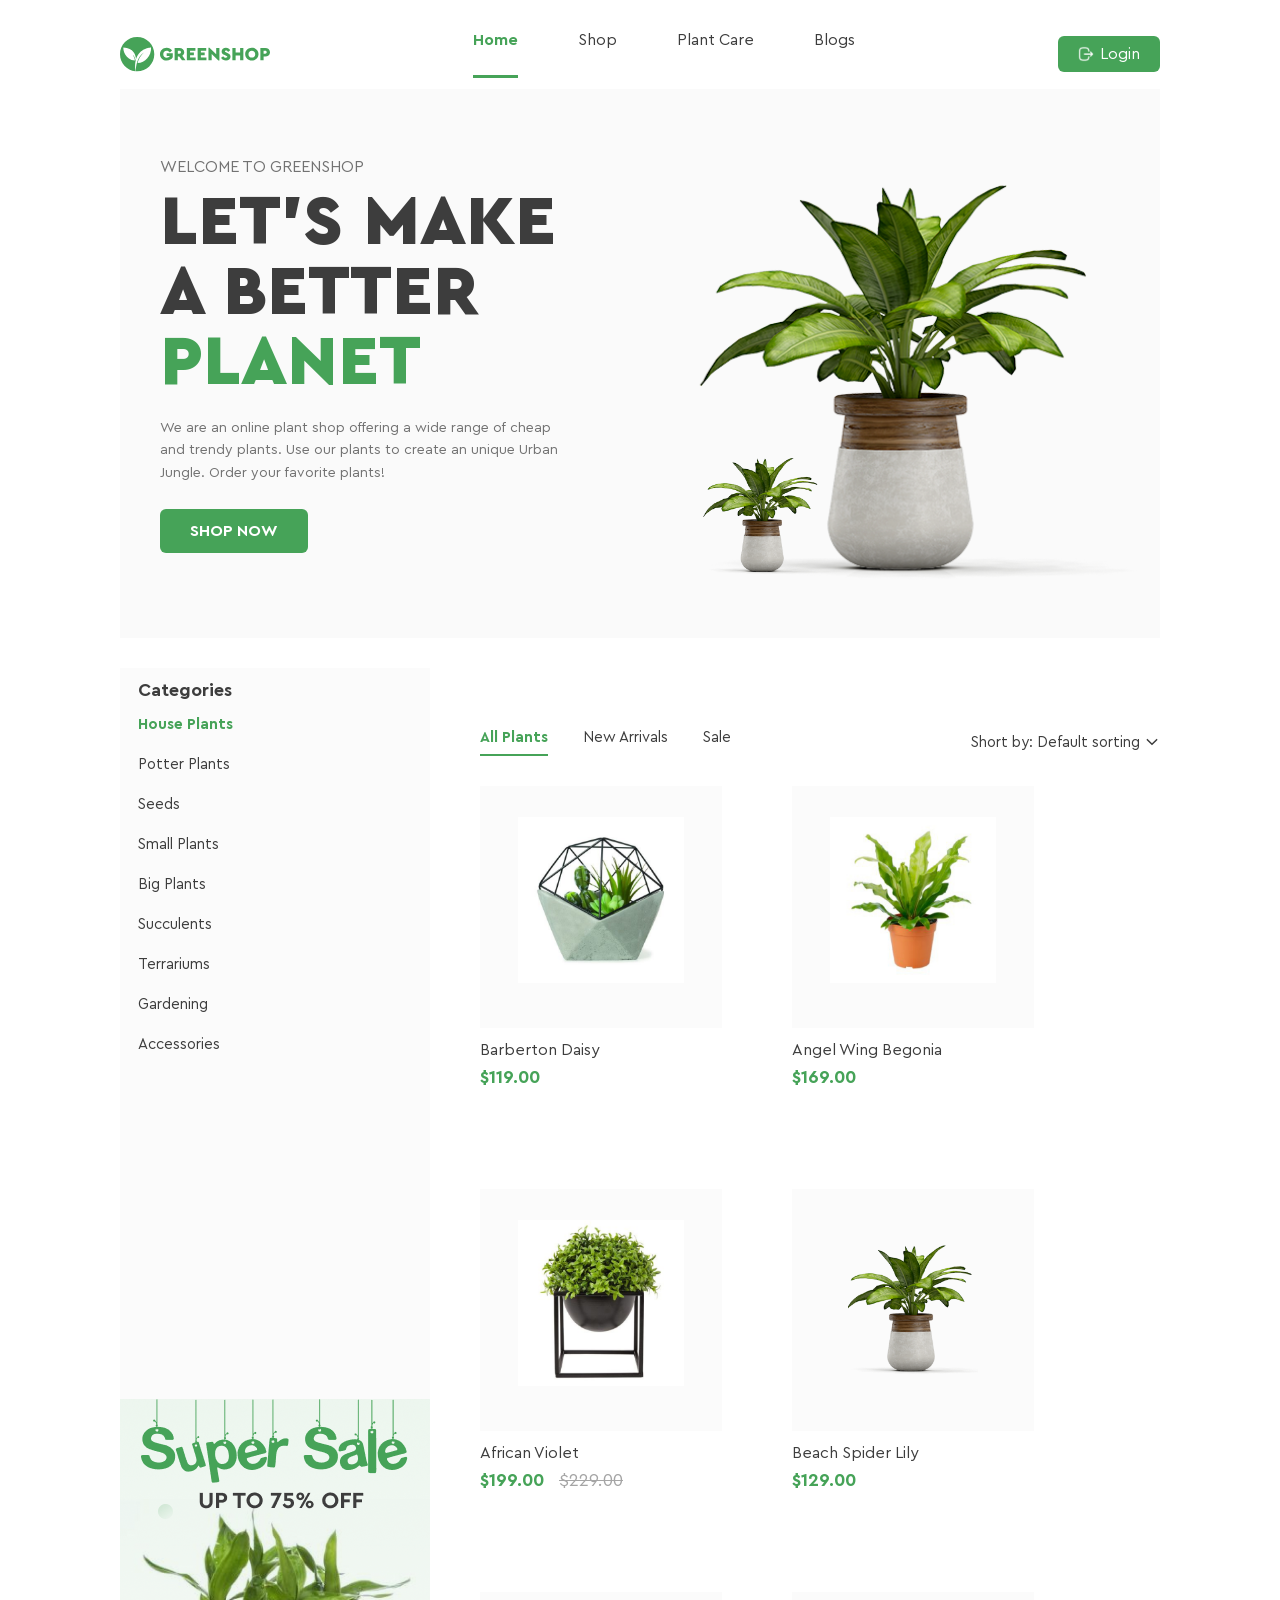
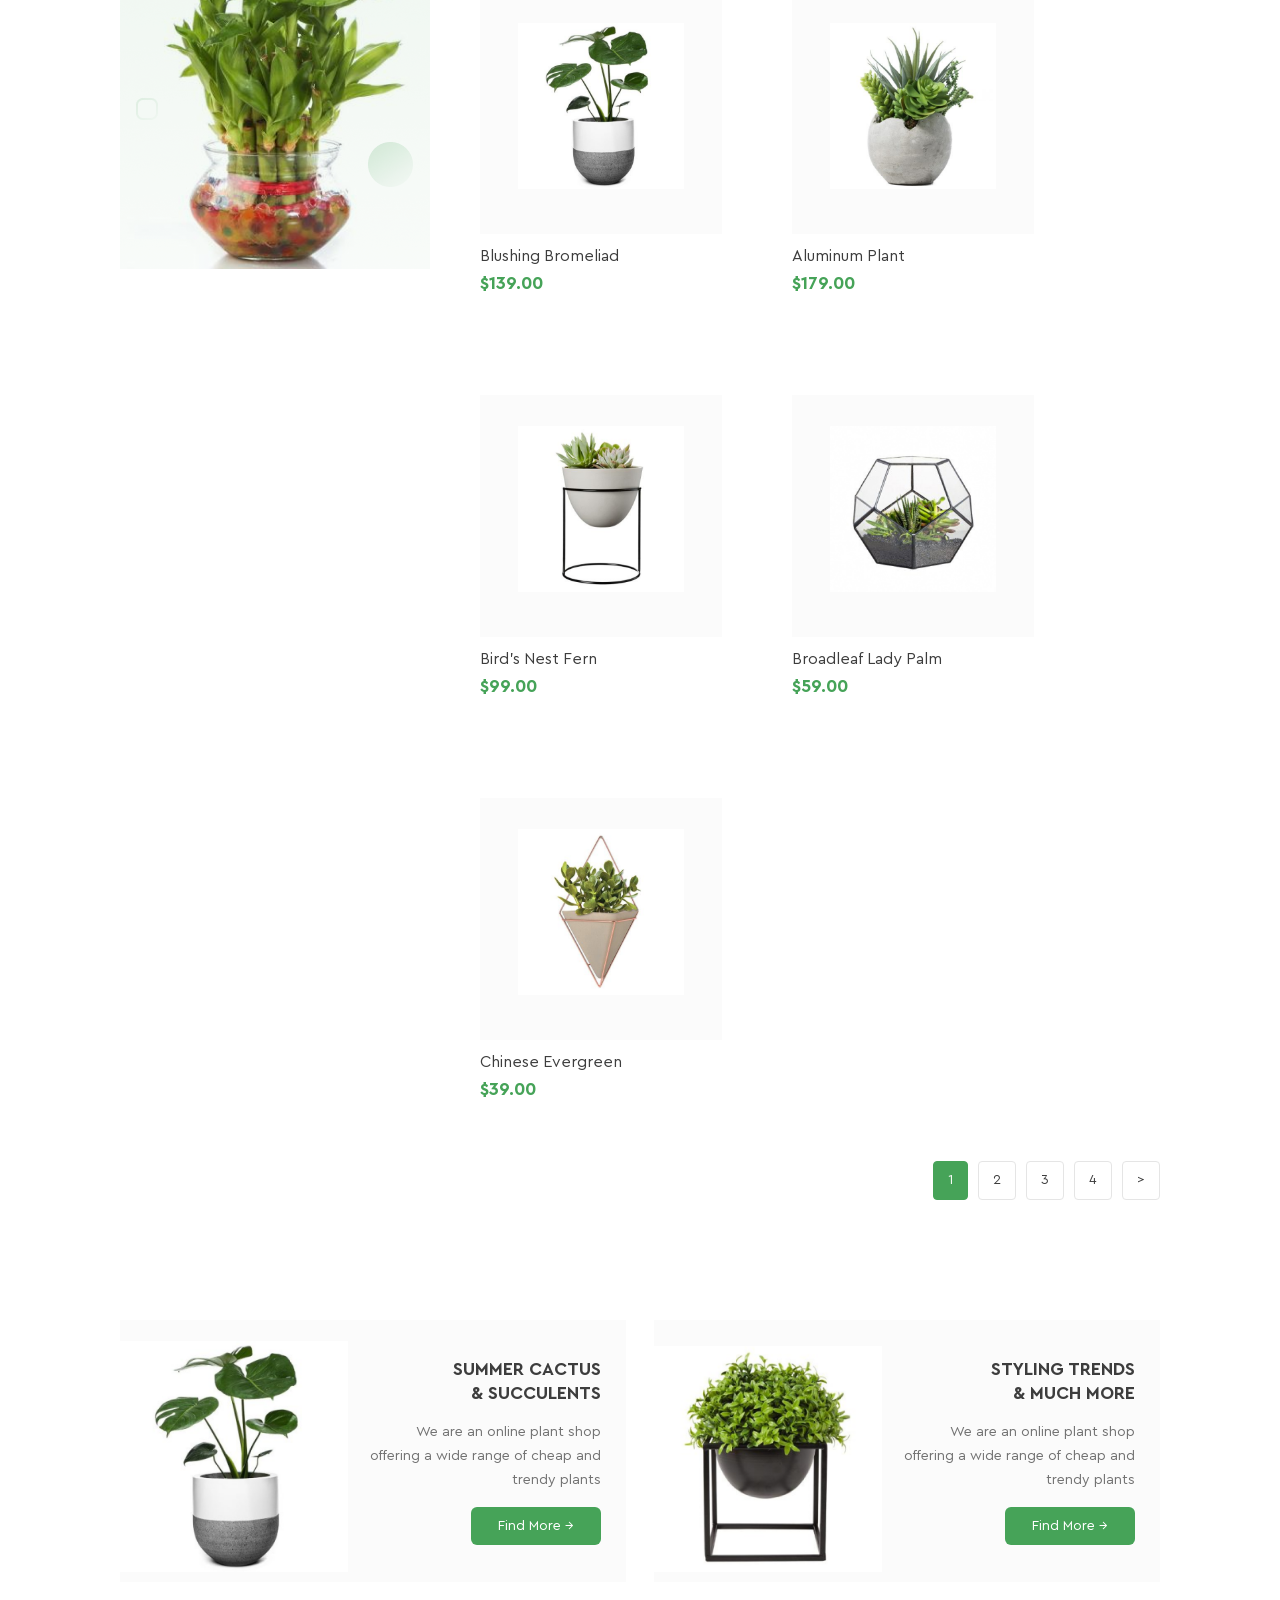
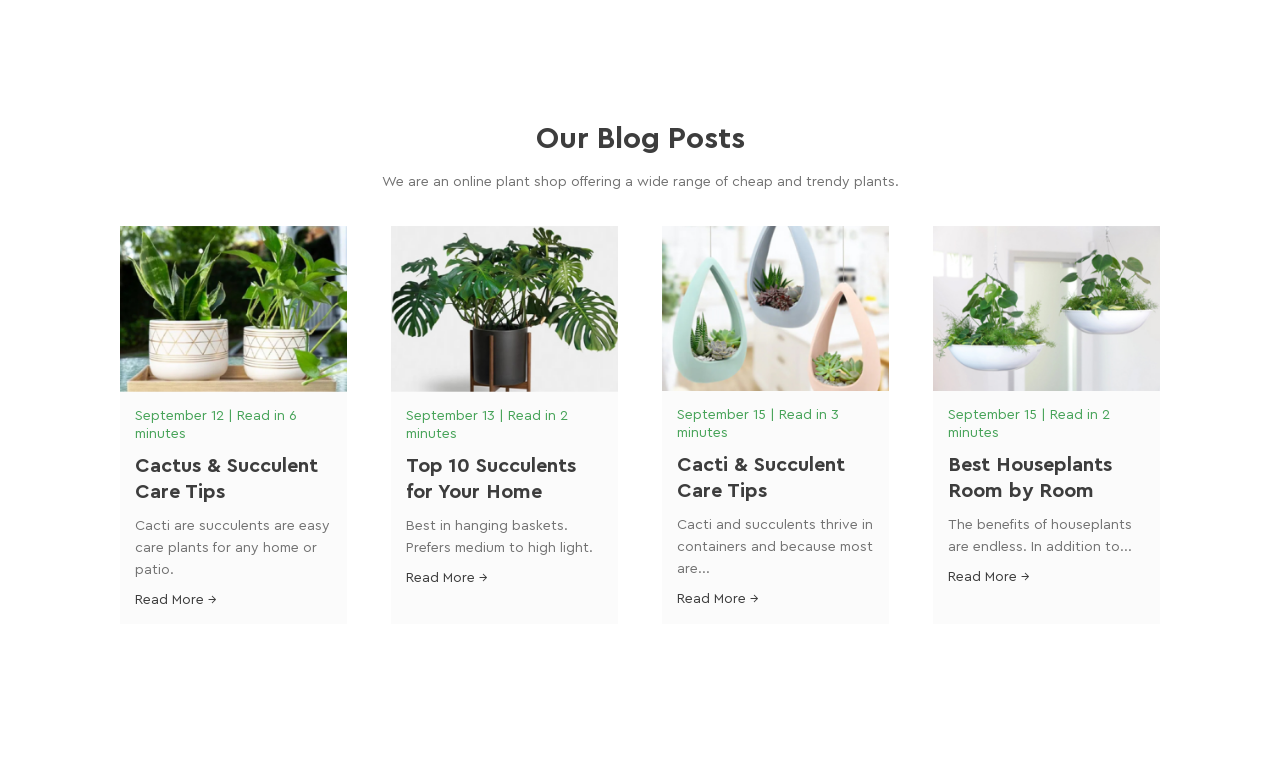
==== index.html @ 7b4923c2 "add dropdown menu homework" ====
<!DOCTYPE html>
<html lang="uk">
<head>
    <meta charset="UTF-8">
    <meta name="viewport" content="width=device-width, initial-scale=1.0">

    <title>GreenShop — Головна</title>


    <link rel="stylesheet" href="styles/style.css">
</head>

<body>

<div class="container">

    <header class="header">
        <div class="header-inner">

            <a href="index.html" class="logo">

    <svg width="150" height="35" viewBox="0 0 150 35" fill="none" xmlns="http://www.w3.org/2000/svg">

<path d="M17.15 0C7.67748 0 0 7.67746 0 17.15C0 26.0201 6.73548 33.3175 15.3711 34.207C14.8496 29.9134 15.0436 26.4001 15.7067 23.5135C15.3347 21.7225 14.4898 19.0703 12.5734 17.1864C12.5734 17.1864 13.8348 19.0784 14.5181 21.6214C14.5181 21.6255 14.5221 21.6295 14.5221 21.6335C14.5949 21.9044 14.6596 22.1793 14.7162 22.4623C14.7283 22.527 14.7404 22.5917 14.7526 22.6604C14.8051 22.9515 14.8536 23.2426 14.886 23.5418C5.19513 22.3532 3.12921 13.6569 3.35561 10.3781C13.665 10.9482 15.7754 17.8292 16.0827 22.0985C19.4585 11.0412 30.1843 10.4024 31.0697 10.3781C31.4538 18.8763 25.1509 25.5026 17.6149 26.0807C17.6635 25.8503 17.7201 25.6198 17.7767 25.3934C17.7928 25.3247 17.813 25.26 17.8333 25.1913C17.8777 25.0296 17.9222 24.8679 17.9748 24.7061C17.995 24.6374 18.0192 24.5646 18.0394 24.4959C18.096 24.318 18.1567 24.1442 18.2173 23.9663C18.2335 23.9259 18.2456 23.8854 18.2618 23.845C18.3386 23.6348 18.4195 23.4326 18.5003 23.2305C18.5084 23.2143 18.5125 23.1941 18.5205 23.1779C18.5205 23.1779 18.5205 23.1779 18.5246 23.1779C20.4571 18.5043 24.0229 15.4439 24.0229 15.4439C17.0247 19.4868 15.8441 29.9983 15.6582 34.2231C16.1514 34.2676 16.6446 34.2999 17.15 34.2999C26.6225 34.2999 34.3 26.6225 34.3 17.15C34.3 7.67746 26.6225 0 17.15 0Z" fill="#46A358"/>
<path d="M46.7037 10.7454C48.9718 10.7454 50.8235 11.7197 52.0242 13.4986L49.7764 15.4109C48.9718 14.287 47.9975 13.7048 46.6471 13.7048C44.5691 13.7048 43.2753 15.0713 43.2753 17.1534C43.2753 19.2719 44.6418 20.695 46.8372 20.695C48.0177 20.695 48.9556 20.2826 49.554 19.5912V19.0091H46.6673V16.2356H52.7762V20.133C52.194 21.1639 51.3693 21.9887 50.3019 22.6234C49.2346 23.242 48.0339 23.5614 46.7037 23.5614C42.9923 23.618 39.9237 20.7313 39.9763 17.1534C39.9197 13.5956 42.9923 10.6888 46.7037 10.7454Z" fill="#46A358"/>
<path d="M61.9576 23.3316L59.168 19.4908H57.8379V23.3316H54.6157V10.9684H59.4672C62.2204 10.9684 64.2459 12.6543 64.2459 15.2215C64.2459 16.7376 63.5141 17.995 62.2972 18.7429L65.5558 23.3316H61.9576ZM57.8338 16.681H59.4833C60.3809 16.681 60.963 16.0988 60.963 15.2215C60.963 14.3442 60.3809 13.7782 59.4833 13.7782H57.8338V16.681Z" fill="#46A358"/>
<path d="M66.8333 10.9684H75.4124V13.8712H70.0555V15.5773H73.876V18.2739H70.0555V20.4288H75.6388V23.3316H66.8333V10.9684Z" fill="#46A358"/>
<path d="M77.6441 10.9684H86.2231V13.8712H80.8663V15.5773H84.6868V18.2739H80.8663V20.4288H86.4495V23.3316H77.6441V10.9684Z" fill="#46A358"/>
<path d="M99.4192 10.9683V23.5579H98.3882L91.681 17.057V23.3315H88.4588V10.7419H89.4897L96.197 17.1499V10.9683H99.4192Z" fill="#46A358"/>
<path d="M103.264 19.135C103.996 20.1094 104.764 20.7279 106.017 20.7279C106.862 20.7279 107.291 20.4288 107.291 19.8264C107.291 19.2846 107.008 19.1148 106.033 18.6822L104.76 18.1203C102.718 17.2187 101.631 16.0584 101.631 14.3927C101.631 12.2014 103.43 10.7379 105.957 10.7379C107.998 10.7379 109.442 11.7123 110.19 13.2283L108.035 14.8778C107.436 13.9803 106.874 13.5679 105.993 13.5679C105.318 13.5679 104.889 13.8307 104.889 14.3563C104.889 14.8051 105.152 15.0517 105.957 15.367L107.38 15.9654C109.535 16.867 110.545 17.9505 110.545 19.6929C110.545 22.0904 108.576 23.5539 106.009 23.5539C103.782 23.5539 101.982 22.4866 101.081 20.7805L103.264 19.135Z" fill="#46A358"/>
<path d="M112.393 10.9684H115.615V15.4843H120.131V10.9684H123.353V23.3316H120.131V18.3871H115.615V23.3316H112.393V10.9684Z" fill="#46A358"/>
<path d="M131.843 10.7419C135.441 10.6651 138.607 13.6084 138.53 17.1499C138.603 20.7279 135.441 23.6145 131.843 23.5579C128.229 23.6145 125.116 20.7279 125.193 17.1499C125.116 13.6084 128.229 10.6692 131.843 10.7419ZM131.859 13.7014C129.874 13.7014 128.488 15.1083 128.488 17.1499C128.488 18.1809 128.807 19.0218 129.426 19.6606C130.044 20.2791 130.869 20.5985 131.859 20.5985C133.772 20.5985 135.231 19.2118 135.231 17.1499C135.235 15.1083 133.772 13.7014 131.859 13.7014Z" fill="#46A358"/>
<path d="M140.374 10.9684H145.226C147.979 10.9684 150.004 12.6543 150.004 15.2215C150.004 17.7524 147.926 19.4908 145.226 19.4908H143.596V23.3316H140.374V10.9684ZM145.242 16.681C146.139 16.681 146.721 16.0988 146.721 15.2215C146.721 14.3442 146.139 13.7782 145.242 13.7782H143.592V16.681H145.242Z" fill="#46A358"/>

    </svg>

</a>

            <nav class="nav">
                <a href="index.html" class="nav-link active">Home</a>
                <a href="#" class="nav-link">Shop</a>
                <div class="nav-item">

    <a href="#" class="nav-link">Plant Care</a>

    <ul class="dropdown-menu">

        <li>
            <a href="#">Drainage</a>
        </li>

        <li>
            <a href="#">Fungicides</a>
        </li>

        <li>
            <a href="#">Fertilizer</a>
        </li>

        <li class="dropdown-item">

            <a href="#">
                Priming
                <span>‹</span>
            </a>

                <ul class="submenu">

                <li><a href="#">Universal</a></li>
                <li><a href="#">For Ficus</a></li>
                <li><a href="#">For Cacti</a></li>
                <li><a href="#">For Citrus</a></li>
                <li><a href="#">For those in bloom</a></li>
                <li><a href="#">For Orchid's</a></li>

            </ul>

        </li>

    </ul>

</div>
                <a href="#" class="nav-link">Blogs</a>
            </nav>

            <div class="header-actions">
                <a href="registration.html" class="login-btn">
                    <img src="images/login-icon.png" class="login-icon" alt="Login">
                    Login
                </a>
            </div>

        </div>
    </header>

    <section class="hero">

            <div class="hero-content">
                <p class="hero-subtitle">Welcome to GreenShop</p>

                <h1 class="hero-title">
                    Let's Make a Better <span class="highlight">Planet</span>
                </h1>

                <p class="hero-description">
                    We are an online plant shop offering a wide range of cheap and trendy plants. Use our plants to create an unique Urban Jungle. Order your favorite plants!
                </p>

                <button class="shop-now-btn">SHOP NOW</button>
            </div>

            <div class="hero-image">
                <img src="images/hero-plant-small.png" class="p-small" alt="Small plant">
                <img src="images/hero-plant-big.png" class="p-big" alt="Big plant">
            </div>
    </section>
<section class="shop-section">

    <aside class="sidebar">

        <div class="categories">

            <div class="categories-inner">

                <h3>Categories</h3>

                <ul class="categories-list">

                    <li>
                        <a href="#" class="active">
                            House Plants
                        </a>
                    </li>

                    <li>
                        <a href="#">
                            Potter Plants
                        </a>
                    </li>

                    <li>
                        <a href="#">
                            Seeds
                        </a>
                    </li>

                    <li>
                        <a href="#">
                            Small Plants
                        </a>
                    </li>

                    <li>
                        <a href="#">
                            Big Plants
                        </a>
                    </li>

                    <li>
                        <a href="#">
                            Succulents
                        </a>
                    </li>

                    <li>
                        <a href="#">
                            Terrariums
                        </a>
                    </li>

                    <li>
                        <a href="#">
                            Gardening
                        </a>
                    </li>

                    <li>
                        <a href="#">
                            Accessories
                        </a>
                    </li>

                </ul>

            </div>

        </div>

        <div class="sale-banner">

            <img
                src="images/sale-banner.png"
                alt="Super Sale"
            >

        </div>

    </aside>

    <div class="shop-content">

            <div class="sort-by">

                <div class="shop-tabs">
                    <a href="#" class="active">All Plants</a>
                    <a href="#">New Arrivals</a>
                    <a href="#">Sale</a>
                </div>

                <div class="sorting">

                    <span>Short by:</span>

                    <span>Default sorting</span>

                <img
                    src="images/arrow-down.svg"
                    alt="arrow"
                    class="sort-arrow"
                >

            </div>

            </div>

        <div class="products">

            <div class="product-card">

                <div class="product-image">

                    <img
                        src="images/product-1.png"
                        alt="Barberton Daisy"
                    >
                    <div class="product-actions">

                        <button>
                            <img src="images/cart.svg" alt="cart">
                            </button>

                            <button>
                                <img src="images/heart.svg" alt="heart">
                            </button>

                            <button>
                                <img src="images/search.svg" alt="search">
                            </button>

                    </div>

                </div>

                <h3>Barberton Daisy</h3>

                <p>$119.00</p>

            </div>

            <div class="product-card">

                <div class="product-image">

                    <img
                        src="images/product-2.png"
                        alt="Angel Wing Begonia"
                    >
                    <div class="product-actions">

                        <button>
                            <img src="images/cart.svg" alt="cart">
                        </button>

                        <button>
                            <img src="images/heart.svg" alt="heart">
                        </button>

                        <button>
                            <img src="images/search.svg" alt="search">
                        </button>

                    </div>

                </div>

                <h3>Angel Wing Begonia</h3>

                <p>$169.00</p>

            </div>

            <div class="product-card">

                <div class="product-image">

                    <img
                        src="images/product-3.png"
                        alt="African Violet"
                    >
                    <div class="product-actions">

                        <button>
                            <img src="images/cart.svg" alt="cart">
                        </button>

                        <button>
                            <img src="images/heart.svg" alt="heart">
                        </button>

                        <button>
                            <img src="images/search.svg" alt="search">
                        </button>

                    </div>

                </div>

                <h3>African Violet</h3>

                <p>
                    $199.00
                    <span>$229.00</span>
                </p>

            </div>
            <div class="product-card">

    <div class="product-image">
        <img
            src="images/product-4.png"
            alt="Beach Spider Lily"
        >
        <div class="product-actions">

                        <button>
                            <img src="images/cart.svg" alt="cart">
                        </button>

                        <button>
                            <img src="images/heart.svg" alt="heart">
                        </button>

                        <button>
                            <img src="images/search.svg" alt="search">
                        </button>

                    </div>
    </div>

    <h3>Beach Spider Lily</h3>

    <p>$129.00</p>

</div>

<div class="product-card">

    <div class="product-image">
        <img
            src="images/product-5.png"
            alt="Blushing Bromeliad"
        >
        <div class="product-actions">

                        <button>
                            <img src="images/cart.svg" alt="cart">
                        </button>

                        <button>
                            <img src="images/heart.svg" alt="heart">
                        </button>

                        <button>
                            <img src="images/search.svg" alt="search">
                        </button>

                    </div>
    </div>

    <h3>Blushing Bromeliad</h3>

    <p>$139.00</p>

</div>

<div class="product-card">

    <div class="product-image">
        <img
            src="images/product-6.png"
            alt="Aluminum Plant"
        >
        <div class="product-actions">

                        <button>
                            <img src="images/cart.svg" alt="cart">
                        </button>

                        <button>
                            <img src="images/heart.svg" alt="heart">
                        </button>

                        <button>
                            <img src="images/search.svg" alt="search">
                        </button>

                    </div>
    </div>

    <h3>Aluminum Plant</h3>

    <p>$179.00</p>

</div>

<div class="product-card">

    <div class="product-image">
        <img
            src="images/product-7.png"
            alt="Bird's Nest Fern"
        >
        <div class="product-actions">

                        <button>
                            <img src="images/cart.svg" alt="cart">
                        </button>

                        <button>
                            <img src="images/heart.svg" alt="heart">
                        </button>

                        <button>
                            <img src="images/search.svg" alt="search">
                        </button>

                    </div>
    </div>

    <h3>Bird's Nest Fern</h3>

    <p>$99.00</p>

</div>

<div class="product-card">

    <div class="product-image">
        <img
            src="images/product-8.png"
            alt="Broadleaf Lady Palm"
        >
        <div class="product-actions">

                        <button>
                            <img src="images/cart.svg" alt="cart">
                        </button>

                        <button>
                            <img src="images/heart.svg" alt="heart">
                        </button>

                        <button>
                            <img src="images/search.svg" alt="search">
                        </button>

                    </div>
    </div>

    <h3>Broadleaf Lady Palm</h3>

    <p>$59.00</p>

</div>

<div class="product-card">

    <div class="product-image">
        <img
            src="images/product-9.png"
            alt="Chinese Evergreen"
        >
        <div class="product-actions">

                        <button>
                            <img src="images/cart.svg" alt="cart">
                        </button>

                        <button>
                            <img src="images/heart.svg" alt="heart">
                        </button>

                        <button>
                            <img src="images/search.svg" alt="search">
                        </button>

                    </div>
    </div>

    <h3>Chinese Evergreen</h3>

    <p>$39.00</p>

</div>

        </div>

        <ul class="pagination">

    <li>
        <button class="active">1</button>
    </li>

    <li>
        <button>2</button>
    </li>

    <li>
        <button>3</button>
    </li>

    <li>
        <button>4</button>
    </li>

    <li>
        <button>&gt;</button>
    </li>

</ul>

    </div>

</section>
<section class="blog-section">

    <div class="container">

        <div class="promo-list">

            <div class="promo-card">

                <img
                    src="images/banner-1.png"
                    alt="Summer cactus"
                >

                <div class="promo-content">

                    <h3>SUMMER CACTUS <br>& SUCCULENTS</h3>

                    <p>
                        We are an online plant shop offering
                        a wide range of cheap and trendy plants
                    </p>

                    <a href="#" class="promo-btn">
                        Find More →
                    </a>

                </div>

            </div>

            <div class="promo-card">

                <img
                    src="images/banner-2.png"
                    alt="Styling trends"
                >

                <div class="promo-content">

                    <h3>STYLING TRENDS <br>& MUCH MORE</h3>

                    <p>
                        We are an online plant shop offering
                        a wide range of cheap and trendy plants
                    </p>

                    <a href="#" class="promo-btn">
                        Find More →
                    </a>

                </div>

            </div>

        </div>

        <div class="blog-wrapper">

    <div class="blog-header">

        <h2>Our Blog Posts</h2>

        <p>
            We are an online plant shop offering a wide range of cheap and trendy plants.
        </p>

    </div>

        <div class="blog-cards">

            <div class="blog-card">

                <img src="images/blog-1.png" alt="Blog 1">

                <div class="blog-content">

                    <span>September 12 | Read in 6 minutes</span>

                    <h3>Cactus & Succulent Care Tips</h3>

                    <p>
                        Cacti are succulents are easy care plants for any home or patio.
                    </p>

                    <a href="#">Read More →</a>

                </div>

            </div>

            <div class="blog-card">

                <img src="images/blog-2.png" alt="Blog 2">

                <div class="blog-content">

                    <span>September 13 | Read in 2 minutes</span>

                    <h3>Top 10 Succulents for Your Home</h3>

                    <p>
                        Best in hanging baskets. Prefers medium to high light.
                    </p>

                    <a href="#">Read More →</a>

                </div>

            </div>

            <div class="blog-card">

                <img src="images/blog-3.png" alt="Blog 3">

                <div class="blog-content">

                    <span>September 15 | Read in 3 minutes</span>

                    <h3>Cacti & Succulent Care Tips</h3>

                    <p>
                        Cacti and succulents thrive in containers and because most are...
                    </p>

                    <a href="#">Read More →</a>

                </div>

            </div>

            <div class="blog-card">

                <img src="images/blog-4.png" alt="Blog 4">

                <div class="blog-content">

                    <span>September 15 | Read in 2 minutes</span>

                    <h3>Best Houseplants Room by Room</h3>

                    <p>
                        The benefits of houseplants are endless. In addition to...
                    </p>

                    <a href="#">Read More →</a>

                </div>

            </div>

        </div>

    </div>
    </div>

</section>
</div>
</body>
</html>
---- styles/style.css ----
@font-face {
    font-family: 'Cera Pro';
    src: url('../fonts/CeraPro-Regular.woff2') format('woff2');
    font-weight: 400;
    font-style: normal;
}

@font-face {
    font-family: 'Cera Pro';
    src: url('../fonts/CeraPro-Medium.woff') format('woff');
    font-weight: 500;
    font-style: normal;
}

@font-face {
    font-family: 'Cera Pro';
    src: url('../fonts/CeraPro-Bold.woff2') format('woff2');
    font-weight: 700;
    font-style: normal;
}

@font-face {
    font-family: 'Cera Pro';
    src: url('../fonts/CeraPro-Black.woff2') format('woff2');
    font-weight: 900;
    font-style: normal;
}
* {
    box-sizing: border-box;
    margin: 0;
    padding: 0;
}

body {
    font-family: 'Cera Pro', sans-serif;
}

button,
input {
    font-family: 'Cera Pro', sans-serif;
}

.container {
    padding: 30px 120px 52px;
}

.header {
     border-bottom: 1px solid #fff;;
}

.header-inner {
    display: flex;
    align-items: center;
    justify-content: space-between;
}

.logo {
    display: flex;
    align-items: center;
}

.nav {
    display: flex;
    gap: 60px;
}

.nav-link {
    text-decoration: none;
    color: #3D3D3D;
    font-size: 16px;
    border-bottom: 3px solid transparent;
    padding-bottom: 25px;
    display: inline-block;
}

.nav-link.active {
    border-bottom-color: #46A358;
    font-weight: 700;
}

.header-actions {
    display: flex;
    gap: 15px;
}

.login-btn {
    display: inline-flex;
    align-items: center;
    gap: 6px;
    background: #46A358;
    color: #fff;
    text-decoration: none;
    padding: 8px 20px;
    border-radius: 6px;
}

.hero {
    display: flex;
    align-items: center;
    justify-content: space-between;
    background: rgba(245, 245, 245, 0.5);
    margin-top: 10px;
}


.hero-content {
    padding: 68px 40px 85px;
}

.hero-subtitle {
    text-transform: uppercase;
    font-size: 16px;
    color: #727272;
    margin-bottom: 10px;
}

.hero-title {
    font-size: 70px;
    font-weight: 900;
    line-height: 70px;
    text-transform: uppercase;
    margin-bottom: 20px;
    color: #3D3D3D;
}

.highlight {
    color: #46A358;
}

.hero-description {
    font-size: 14px;
    color: #727272;
    line-height: 1.6;
    margin-bottom: 25px;
    width: 90%;
}

.shop-now-btn {
    background: #46A358;
    color: #fff;
    border: none;
    padding: 12px 30px;
    border-radius: 6px;
    text-transform: uppercase;
    cursor: pointer;
    font-size: 16px;
    font-weight: 700;
}
.hero-image {
    position: relative;
}

.p-big {
    width: 507px;
    /*height: 450px;*/
}

.p-small {
    position: absolute;
    width: 150px;
    bottom: 35px;
    left: 36px;
}

.modal {
    max-width: 420px;
    width: 100%;
    margin: 60px auto;
    padding: 40px;
    background: #fff;
    border-radius: 10px;
    box-sizing: border-box;
}
.tabs {
    display: flex;
    justify-content: center;
    gap: 15px;
    margin-bottom: 20px;
    font-weight: 400;
}

.tabs .active {
    color: #46A358;
    font-weight: 700;
}

.description {
    font-size: 14px;
    color: #777;
    margin-bottom: 25px;
    text-align: center;
}

.register-form input {
    width: 100%;
    box-sizing: border-box;
    height: 40px;
    margin-bottom: 15px;
    padding: 0 15px;
    border: 1px solid #ddd;
    border-radius: 5px;
}

.register-btn {
    width: 100%;
    height: 45px;
    background: #46A358;
    color: #fff;
    border: none;
    border-radius: 5px;
    font-weight: 700;
    text-transform: uppercase;
    cursor: pointer;
}

.divider {
    margin: 25px 0;
    border-top: 1px solid #eee;
    position: relative;
}

.divider span {
    position: absolute;
    top: -10px;
    left: 50%;
    transform: translateX(-50%);
    background: #fff;
    padding: 0 10px;
    font-size: 12px;
    color: #999;
}

.social-btn {
    width: 100%;
    height: 40px;
    display: flex;
    align-items: center;
    justify-content: center;
    gap: 10px;
    border: 1px solid #ddd;
    background: #fff;
    border-radius: 5px;
    font-size: 14px;
    box-sizing: border-box;
}
.social-btn span {
    display: inline-block;
}
.social-btn img {
    width: 18px;
    height: 18px;
    object-fit: contain;
}
.social-buttons {
    width: 100%;
    display: flex;
    flex-direction: column;
    gap: 10px;
}

.login-icon {
    width: 16px;
    height: 16px;
    object-fit: contain;
}

.sidebar {
    vertical-align: top;
}

.categories {
    background: #FBFBFB;
}

.categories-inner {
    padding: 14px 18px;
}

.categories h3 {
    font-size: 18px;
    font-weight: 700;
    line-height: 16px;
    color: #3D3D3D;
    margin-bottom: 7px;
}

.categories-list {
    list-style: none;
    padding-left: 0 12px;
    margin-bottom: 320px;
}


.categories-list a {
    display: inline-block;
    text-decoration: none;
    font-size: 15px;
    font-weight: 400;
    line-height: 40px;
    color: #3D3D3D;
}

.categories-list a.active {
    color: #46A358;
    font-weight: 700;
}

.sale-banner {
    width: 310px;
}

.sale-banner img {
    width: 310px;
    display: block;
}

.shop-content {
    vertical-align: top;
    margin-top: 60px;
}

.shop-header {
    display: flex;
    justify-content: space-between;
}

.shop-tabs {
    display: flex;
    gap: 35px;
}

.shop-tabs a {
    font-size: 15px;
    color: #3D3D3D;
    text-decoration: none;
}

.shop-tabs a.active {
    color: #46A358;
    font-weight: 700;
    border-bottom: 2px solid #46A358;
    padding-bottom: 7px;
}

.sorting {
    float: right;
    font-size: 15px;
    color: #3D3D3D;
}

.products {
    display: flex;
    flex-wrap: wrap;
    gap: 100px 70px;
}

.product-card {
    font-size: 14px;
}

.product-card:nth-child(3n) {
    margin-right: 0;
}

.product-image {
    background: #FBFBFB;
}

.product-image img {
    Width: 242px;
    object-fit: contain;
    display: block;
    padding: 31px 4px 19px;
    max-height: 242px;
    max-width: 280px;
}
.product-card h3 {
    font-size: 16px;
    font-weight: 400;
    color: #3D3D3D;
    margin-top: 12px;
}

.product-card p {
    font-size: 18px;
    font-weight: 700;
    color: #46A358;
    margin-top: 6px;
}

.pagination {
    display: flex;
    justify-content: end;
    gap: 10px;
    list-style: none;
    margin-top: 60px;
}
.pagination button {
    border: 1px solid #E5E5E5;
    background: #fff;
    border-radius: 4px;
    padding: 10px 14px;
    cursor: pointer;
    color: #3D3D3D;
}
.pagination .active {
    background: #46A358;
    color: #fff;
    border-color: #46A358;
}


.shop-section {
    display: flex;
    margin-top: 30px;
    gap: 50px;
}
.sort-by {
    display : flex;
    justify-content: space-between;
    margin-bottom: 30px;
}

.active {
    color: #46A358;

}
.sort-arrow {
    width: 16px;
    height: 16px;
}
.sorting {
    display: flex;
    align-items: center;
    gap: 4px;
}
.blog-section {
    padding: 120px 0 100px;
}

.blog-section .container {
    display: flex;
    flex-direction: column;
    gap: 138px;
    padding: 0;
}

.promo-list {
    display: flex;
    gap: 28px;
}
.promo-card {
    flex: 1;
    position: relative;
    display: flex;
    justify-content: flex-end;
    align-items: center;
    padding: 37px 25px 37px 250px;
    background: #FBFBFB;
}

.promo-card img {
    position: absolute;
    left: 0;
    bottom: 10px;
    max-width: 45%;
}

.promo-content {
    display: flex;
    flex-direction: column;
    align-items: flex-end;
    gap: 15px;
    text-align: right;
}

.promo-content h3 {
    font-size: 18px;
    line-height: 24px;
    color: #3D3D3D;
}

.promo-content p {
    font-size: 14px;
    line-height: 24px;
    color: #727272;
}

.promo-btn {
    padding: 10px 27px;

    background: #46A358;
    border-radius: 6px;

    color: #fff;
    text-decoration: none;
    font-size: 14px;
}

.blog-header {
    display: flex;
    flex-direction: column;
    align-items: center;
    gap: 15px;
    text-align: center;
}

.blog-header h2 {
    font-size: 30px;
    color: #3D3D3D;
}

.blog-header p {
    font-size: 14px;
    color: #727272;
}

.blog-cards {
    display: flex;
    gap: 44px;
}

.blog-card {
    flex: 1;

    display: flex;
    flex-direction: column;

    background: #FBFBFB;
}

.blog-card img {
    width: 100%;
}

.blog-content {
    display: flex;
    flex-direction: column;

    gap: 10px;

    padding: 15px;
}

.blog-content span {
    font-size: 14px;
    color: #46A358;
}

.blog-content h3 {
    font-size: 20px;
    line-height: 26px;
    color: #3D3D3D;
}

.blog-content p {
    font-size: 14px;
    line-height: 22px;
    color: #727272;
}

.blog-content a {
    color: #3D3D3D;
    text-decoration: none;
    font-size: 14px;
}
.blog-wrapper {
    display: flex;
    flex-direction: column;
    align-items: center;
    gap: 35px;
}

.product-actions {
    position: absolute;
    left: 50%;
    bottom: 12px;
    transform: translateX(-50%);
    display: flex;
    align-items: center;
    gap: 10px;
    opacity: 0;
}

.product-card:hover .product-actions {
    opacity: 1;
}

.product-actions button {
    border: none;
    background: #fff;
    border-radius: 4px;
    padding: 8px;
    display: flex;
    align-items: center;
    justify-content: center;
    cursor: pointer;
}

.product-actions button img {
    width: 16px;
    height: 16px;
    padding: 0;
    object-fit: contain;
    display: block;
}

.product-image {
    position: relative;
    background: #FBFBFB;
}
.product-image > img {
    width: 242px;
    object-fit: contain;
    display: block;
    padding: 31px 4px 45px;
    max-height: 242px;
    max-width: 280px;
}
.product-card p span {
    color: #A5A5A5;
    text-decoration: line-through;
    font-weight: 400;
    margin-left: 10px;
}
.nav-item {
    position: relative;
}

.dropdown-menu {
    position: absolute;
    top: 100%;
    left: 0;
    display: none;
    background: #EDF6EE;
    list-style: none;
    z-index: 20;
}

.nav-item:hover .dropdown-menu {
    display: block;
}

.dropdown-menu a {
    display: flex;
    justify-content: space-between;
    align-items: center;
    padding: 10px 14px;
    text-decoration: none;
    color: #3D3D3D;
    font-size: 16px;
    white-space: nowrap;
}

.dropdown-item {
    position: relative;
}

.dropdown-item:hover > a {
    background: #1A712A;
    color: #fff;
    font-weight: 700;
}

.submenu {
    position: absolute;
    top: -118px;
    left: 100%;
    display: none;
    background: #EDF6EE;
    list-style: none;
}
.dropdown-item:hover .submenu {
    display: block;
}
.nav-item:hover .nav-link {
    border-bottom-color: #46A358;
    font-weight: 700;
}
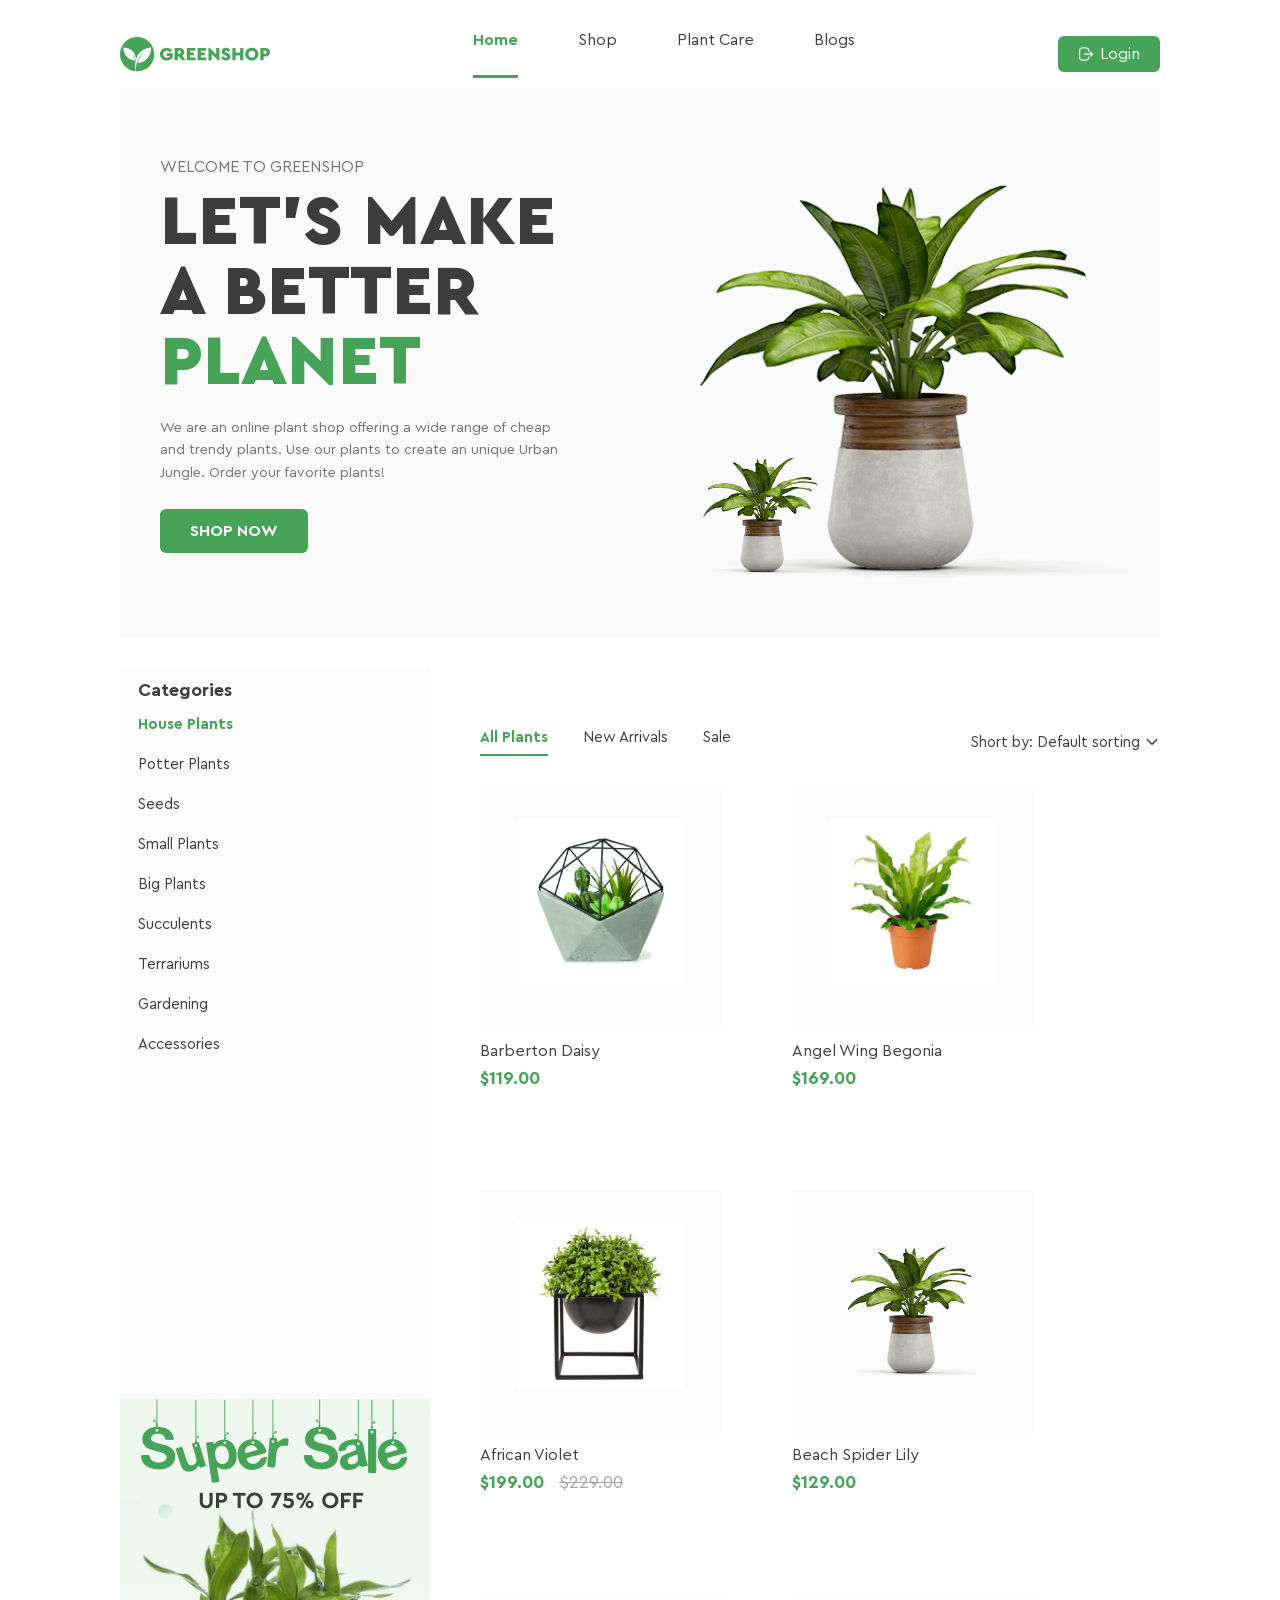
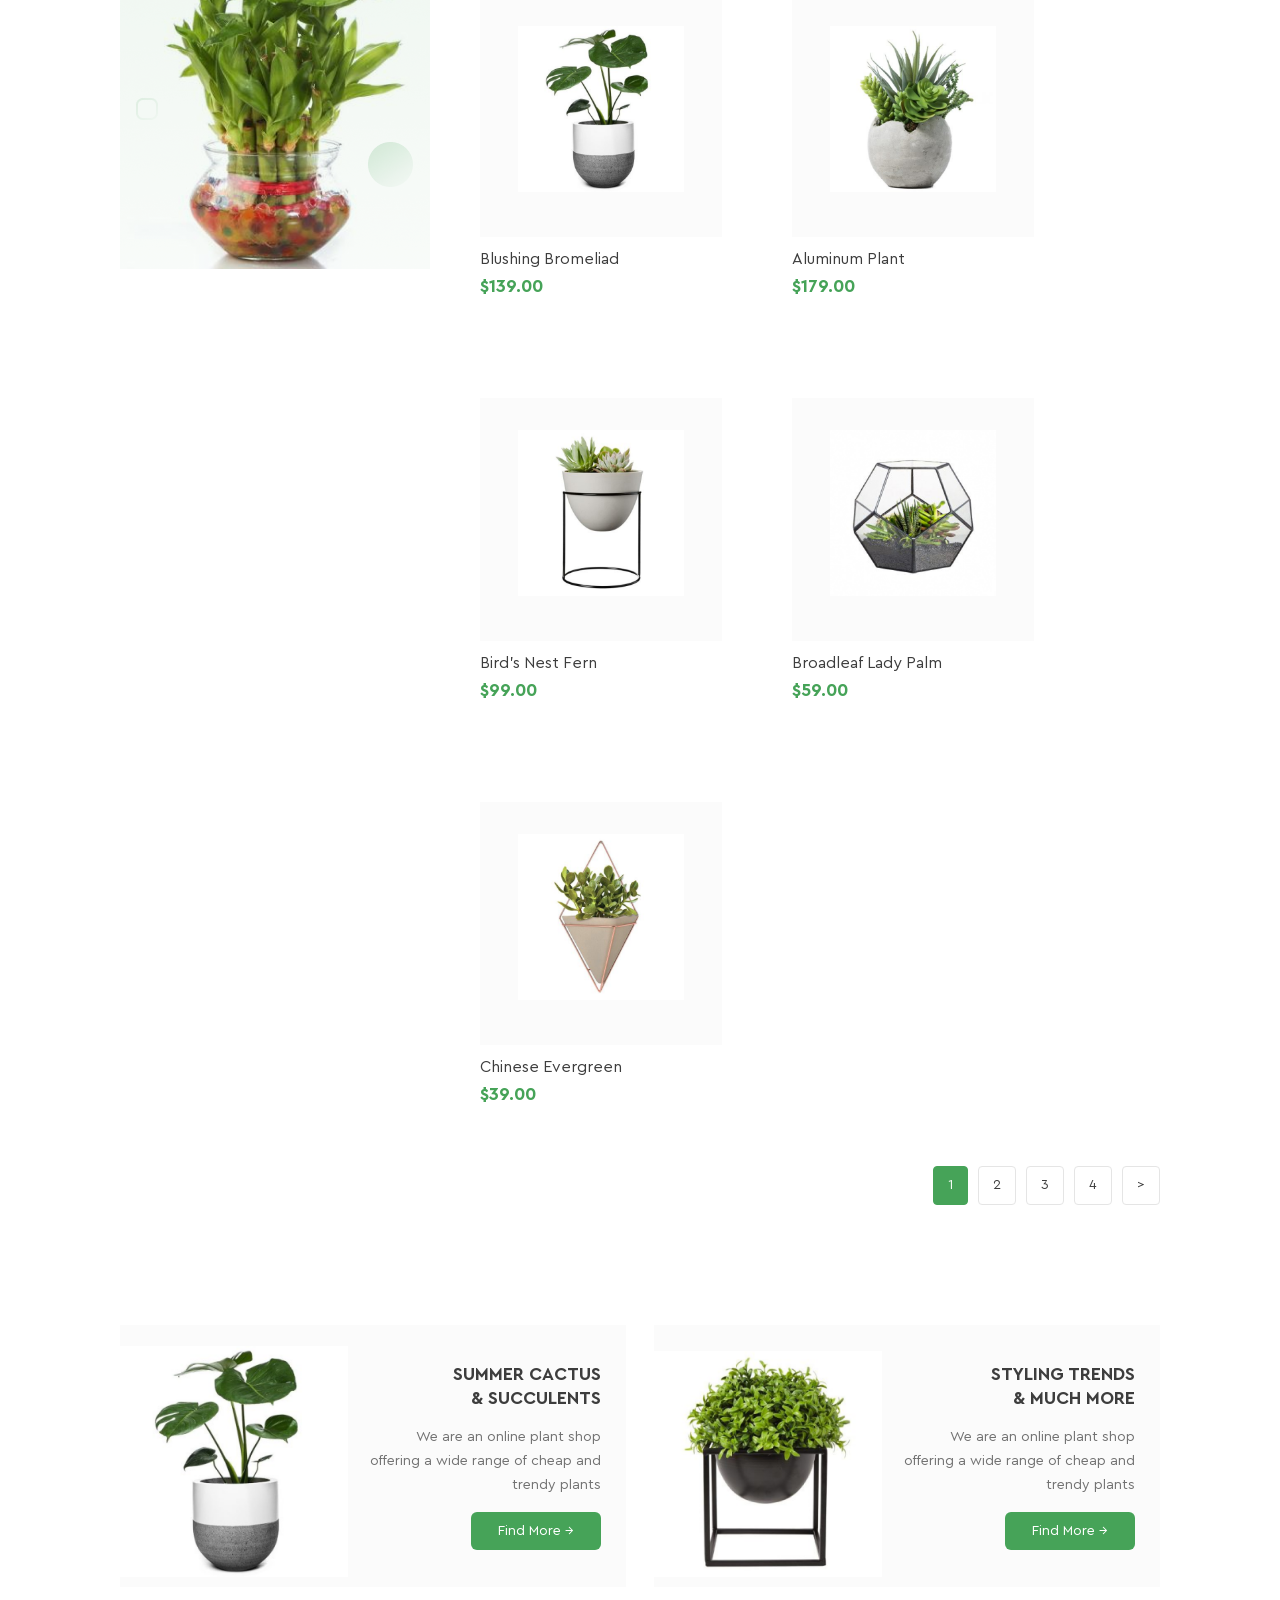
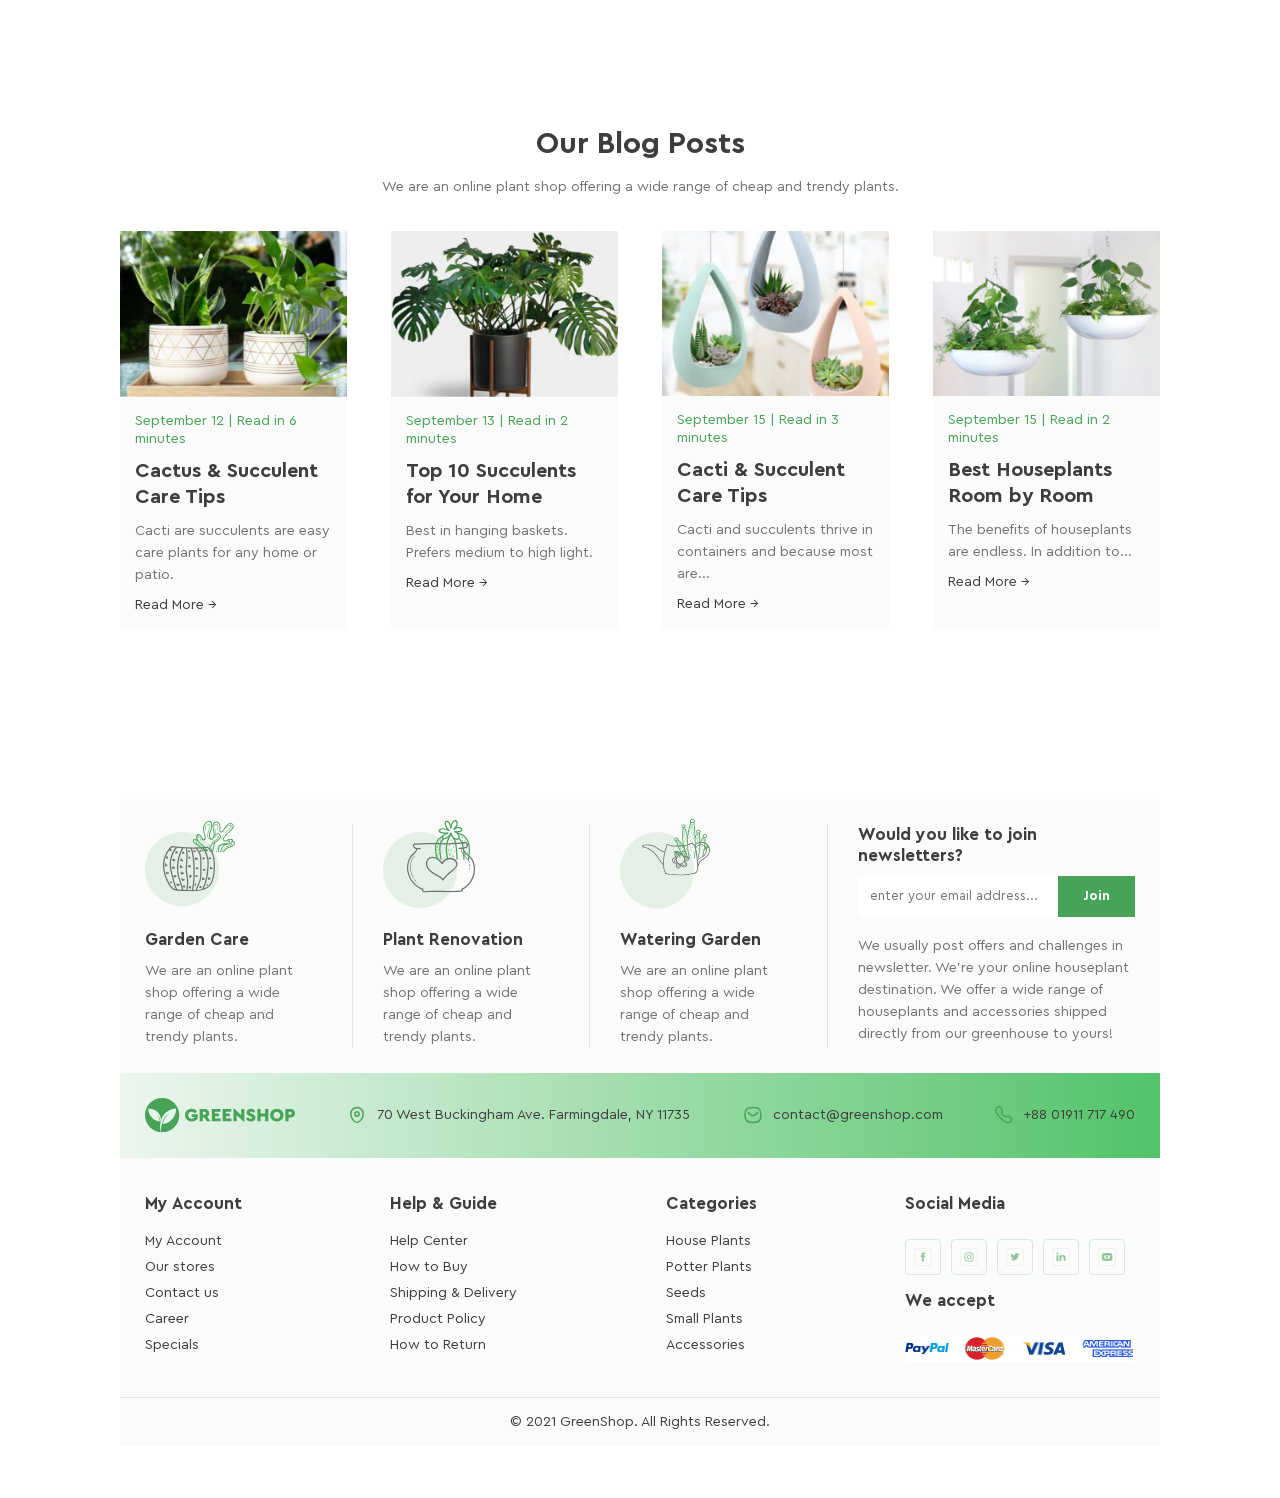
==== commit 0b17fd34: "WIP HW9" ====
--- a/index.html
+++ b/index.html
@@ -61,7 +61,7 @@
 
             <a href="#">
                 Priming
-                <span>‹</span>
+                <span class="submenu-arrow">‹</span>
             </a>
 
                 <ul class="submenu">
@@ -688,6 +688,136 @@
     </div>
 
 </section>
+<section class="footer-top">
+    <div class="footer-features">
+
+        <div class="feature-card">
+            <div class="feature-icon">
+                <img src="images/garden-circle.svg" class="garden-circle" alt="Garden Circle">
+                <img src="images/garden-pot.svg" class="garden-pot" alt="Garden Pot">
+                <img src="images/garden-plant.svg" class="garden-plant" alt="Garden Plant">
+            </div>
+
+            <h3>Garden Care</h3>
+
+            <p>
+                We are an online plant shop offering a wide range of cheap and trendy plants.
+            </p>
+        </div>
+
+        <div class="feature-card">
+            <div class="feature-icon">
+                <img src="images/renovation-circle.svg" class="renovation-circle" alt="Renovation Circle">
+                <img src="images/renovation-pot.svg" class="renovation-pot" alt="Renovation Pot">
+                <img src="images/renovation-cactus.svg" class="renovation-cactus" alt="Plant Renovation">
+            </div>
+
+            <h3>Plant Renovation</h3>
+
+            <p>
+                We are an online plant shop offering a wide range of cheap and trendy plants.
+            </p>
+        </div>
+
+        <div class="feature-card">
+            <div class="feature-icon">
+                <img src="images/watering-circle.svg" class="watering-circle" alt="Watering Circle">
+                <img src="images/watering-cup.svg" class="watering-cup" alt="Watering Cup">
+                <img src="images/watering-plant.svg" class="watering-plant" alt="Watering Garden">
+            </div>
+
+            <h3>Watering Garden</h3>
+
+            <p>
+                We are an online plant shop offering a wide range of cheap and trendy plants.
+            </p>
+        </div>
+
+        <div class="newsletter">
+            <h3>Would you like to join newsletters?</h3>
+
+            <form class="newsletter-form">
+                <input type="email" placeholder="enter your email address...">
+                <button type="submit">Join</button>
+            </form>
+
+            <p>
+                We usually post offers and challenges in newsletter. We’re your online houseplant destination. We offer a wide range of houseplants and accessories shipped directly from our greenhouse to yours!
+            </p>
+        </div>
+
+    </div>
+
+    <div class="footer-contacts">
+        <img src="images/greenshop-logo.svg" alt="GreenShop" class="footer-logo">
+
+        <div class="footer-contact">
+            <img src="images/location.svg" alt="">
+            <p>70 West Buckingham Ave. Farmingdale, NY 11735</p>
+        </div>
+
+        <div class="footer-contact">
+            <img src="images/email.svg" alt="">
+            <p>contact@greenshop.com</p>
+        </div>
+
+        <div class="footer-contact">
+            <img src="images/phone.svg" alt="">
+            <p>+88 01911 717 490</p>
+        </div>
+    </div>
+
+    <div class="footer-main">
+
+        <div class="footer-column">
+            <h3>My Account</h3>
+            <a href="#">My Account</a>
+            <a href="#">Our stores</a>
+            <a href="#">Contact us</a>
+            <a href="#">Career</a>
+            <a href="#">Specials</a>
+        </div>
+
+        <div class="footer-column">
+            <h3>Help & Guide</h3>
+            <a href="#">Help Center</a>
+            <a href="#">How to Buy</a>
+            <a href="#">Shipping & Delivery</a>
+            <a href="#">Product Policy</a>
+            <a href="#">How to Return</a>
+        </div>
+
+        <div class="footer-column">
+            <h3>Categories</h3>
+            <a href="#">House Plants</a>
+            <a href="#">Potter Plants</a>
+            <a href="#">Seeds</a>
+            <a href="#">Small Plants</a>
+            <a href="#">Accessories</a>
+        </div>
+
+        <div class="footer-social">
+            <h3>Social Media</h3>
+
+            <div class="social-list">
+                <a href="#"><img src="images/facebook-footer.svg" alt=""></a>
+                <a href="#"><img src="images/instagram.svg" alt=""></a>
+                <a href="#"><img src="images/twitter.svg" alt=""></a>
+                <a href="#"><img src="images/linkedin.svg" alt=""></a>
+                <a href="#"><img src="images/youtube.svg" alt=""></a>
+            </div>
+
+            <h3>We accept</h3>
+
+            <img src="images/payment-methods.png" alt="Payment Methods" class="payment-img">
+        </div>
+
+    </div>
+
+    <p class="copyright">
+        © 2021 GreenShop. All Rights Reserved.
+    </p>
+</section>
 </div>
 </body>
 </html>
--- a/styles/style.css
+++ b/styles/style.css
@@ -603,11 +603,16 @@
     padding: 0;
     object-fit: contain;
     display: block;
+    filter: brightness(0);
+}
+.product-actions button:hover img {
+    filter: brightness(0) saturate(100%) invert(45%) sepia(70%) saturate(500%) hue-rotate(80deg);
 }
 
 .product-image {
     position: relative;
     background: #FBFBFB;
+    border-top: 1px solid transparent;
 }
 .product-image > img {
     width: 242px;
@@ -617,6 +622,9 @@
     max-height: 242px;
     max-width: 280px;
 }
+.product-card:hover .product-image {
+    border-top-color: #46A358;
+}
 .product-card p span {
     color: #A5A5A5;
     text-decoration: line-through;
@@ -627,53 +635,295 @@
     position: relative;
 }
 
+.dropdown-menu,
+.submenu {
+    position: absolute;
+    display: none;
+    list-style: none;
+    background: #EDF6EE;
+    z-index: 20;
+}
+
 .dropdown-menu {
-    position: absolute;
     top: 100%;
-    left: 0;
-    display: none;
-    background: #EDF6EE;
-    list-style: none;
-    z-index: 20;
+    left: 50%;
+    transform: translateX(-50%);
+    width: 188px;
+}
+
+.submenu {
+    top: 0;
+    left: 100%;
+    width: 178px;
 }
 
 .nav-item:hover .dropdown-menu {
     display: block;
 }
 
-.dropdown-menu a {
-    display: flex;
+.dropdown-item:hover .submenu {
+    display: block;
+}
+
+.dropdown-menu a,
+.submenu a {
+    display: flex;
+    align-items: center;
     justify-content: space-between;
-    align-items: center;
     padding: 10px 14px;
+    color: #3D3D3D;
     text-decoration: none;
-    color: #3D3D3D;
     font-size: 16px;
     white-space: nowrap;
 }
 
-.dropdown-item {
-    position: relative;
-}
-
-.dropdown-item:hover > a {
+.dropdown-menu li:hover > a,
+.submenu li:hover > a {
     background: #1A712A;
     color: #fff;
     font-weight: 700;
 }
 
-.submenu {
+.nav-item:hover > .nav-link {
+    border-bottom-color: #46A358;
+    font-weight: 700;
+}
+.footer-top {
+    background: #FBFBFB;
+    margin-top: 70px;
+}
+
+.footer-features {
+    display: flex;
+    padding: 25px;
+}
+
+.feature-card {
+    flex: 1;
+    padding-right: 30px;
+    border-right: 1px solid #E5E5E5;
+}
+
+.feature-card + .feature-card {
+    padding-left: 30px;
+}
+
+.feature-icon {
+    position: relative;
+    margin-bottom: 15px;
+}
+
+.feature-icon img {
+    max-width: 74px;
+}
+
+.feature-card h3,
+.newsletter h3,
+.footer-column h3,
+.footer-social h3 {
+    font-size: 17px;
+    color: #3D3D3D;
+    margin-bottom: 10px;
+}
+
+.feature-card p,
+.newsletter p {
+    font-size: 14px;
+    line-height: 22px;
+    color: #727272;
+}
+
+.newsletter {
+    flex: 1.4;
+    padding-left: 30px;
+}
+
+.newsletter-form {
+    display: flex;
+    margin-bottom: 18px;
+}
+
+.newsletter-form input {
+    flex: 1;
+    border: none;
+    padding: 12px;
+    background: #fff;
+}
+
+.newsletter-form button {
+    border: none;
+    background: #46A358;
+    color: #fff;
+    padding: 12px 25px;
+    font-weight: 700;
+    cursor: pointer;
+}
+
+.footer-contacts {
+    display: flex;
+    align-items: center;
+    justify-content: space-between;
+    padding: 25px;
+
+    background: linear-gradient(90deg, #EDF6EF 0%, #52C368 100%);
+}
+
+.footer-logo {
+    max-width: 150px;
+}
+
+.footer-contact {
+    display: flex;
+    align-items: center;
+    gap: 10px;
+}
+
+.footer-contact img {
+    max-width: 20px;
+}
+
+.footer-contact p {
+    font-size: 14px;
+    color: #3D3D3D;
+}
+
+.footer-main {
+    display: flex;
+    justify-content: space-between;
+    padding: 35px 25px;
+}
+
+.footer-column {
+    display: flex;
+    flex-direction: column;
+    gap: 8px;
+}
+
+.footer-column a {
+    color: #3D3D3D;
+    text-decoration: none;
+    font-size: 14px;
+}
+
+.footer-social {
+    display: flex;
+    flex-direction: column;
+    gap: 15px;
+}
+
+.social-list {
+    display: flex;
+    gap: 10px;
+}
+
+.social-list a {
+    display: flex;
+    align-items: center;
+    justify-content: center;
+    padding: 8px;
+    border: 1px solid #46A35833;
+    border-radius: 4px;
+}
+
+.social-list img {
+    max-width: 18px;
+}
+
+.payment-img {
+    max-width: 230px;
+}
+
+.copyright {
+    text-align: center;
+    padding: 15px 0;
+    border-top: 1px solid #E5E5E5;
+    font-size: 14px;
+    color: #3D3D3D;
+}
+.feature-icon {
+    position: relative;
+    min-height: 75px;
+    margin-bottom: 15px;
+}
+
+.feature-icon img {
     position: absolute;
-    top: -118px;
-    left: 100%;
-    display: none;
-    background: #EDF6EE;
-    list-style: none;
-}
-.dropdown-item:hover .submenu {
-    display: block;
-}
-.nav-item:hover .nav-link {
-    border-bottom-color: #46A358;
-    font-weight: 700;
-}
+    max-width: 74px;
+}
+
+.feature-icon {
+    position: relative;
+    min-height: 90px;
+    margin-bottom: 15px;
+}
+
+.feature-icon img {
+    position: absolute;
+}
+
+
+.garden-circle {
+    width: 74px;
+    left: 0;
+    top: 8px;
+}
+
+.garden-pot {
+    width: 52px;
+    left: 18px;
+    top: 22px;
+}
+
+.garden-plant {
+    width: 42px;
+    left: 48px;
+    top: -3px;
+}
+
+
+.renovation-circle {
+    width: 74px;
+    left: 0;
+    top: 8px;
+}
+
+.renovation-pot {
+    width: 68px;
+    left: 24px;
+    top: 18px;
+}
+
+.renovation-cactus {
+    width: 35px;
+    left: 52px;
+    top: -4px;
+}
+
+/* Watering Garden */
+
+.watering-circle {
+    width: 74px;
+    left: 0;
+    top: 8px;
+}
+
+.watering-cup {
+    width: 68px;
+    left: 22px;
+    top: 18px;
+}
+
+.watering-plant {
+    width: 35px;
+    left: 54px;
+    top: -5px;
+}
+
+.submenu-arrow {
+    display: inline-block;
+    transition: transform 0.3s;
+}
+
+.dropdown-item:hover .submenu-arrow {
+    transform: rotate(180deg);
+}
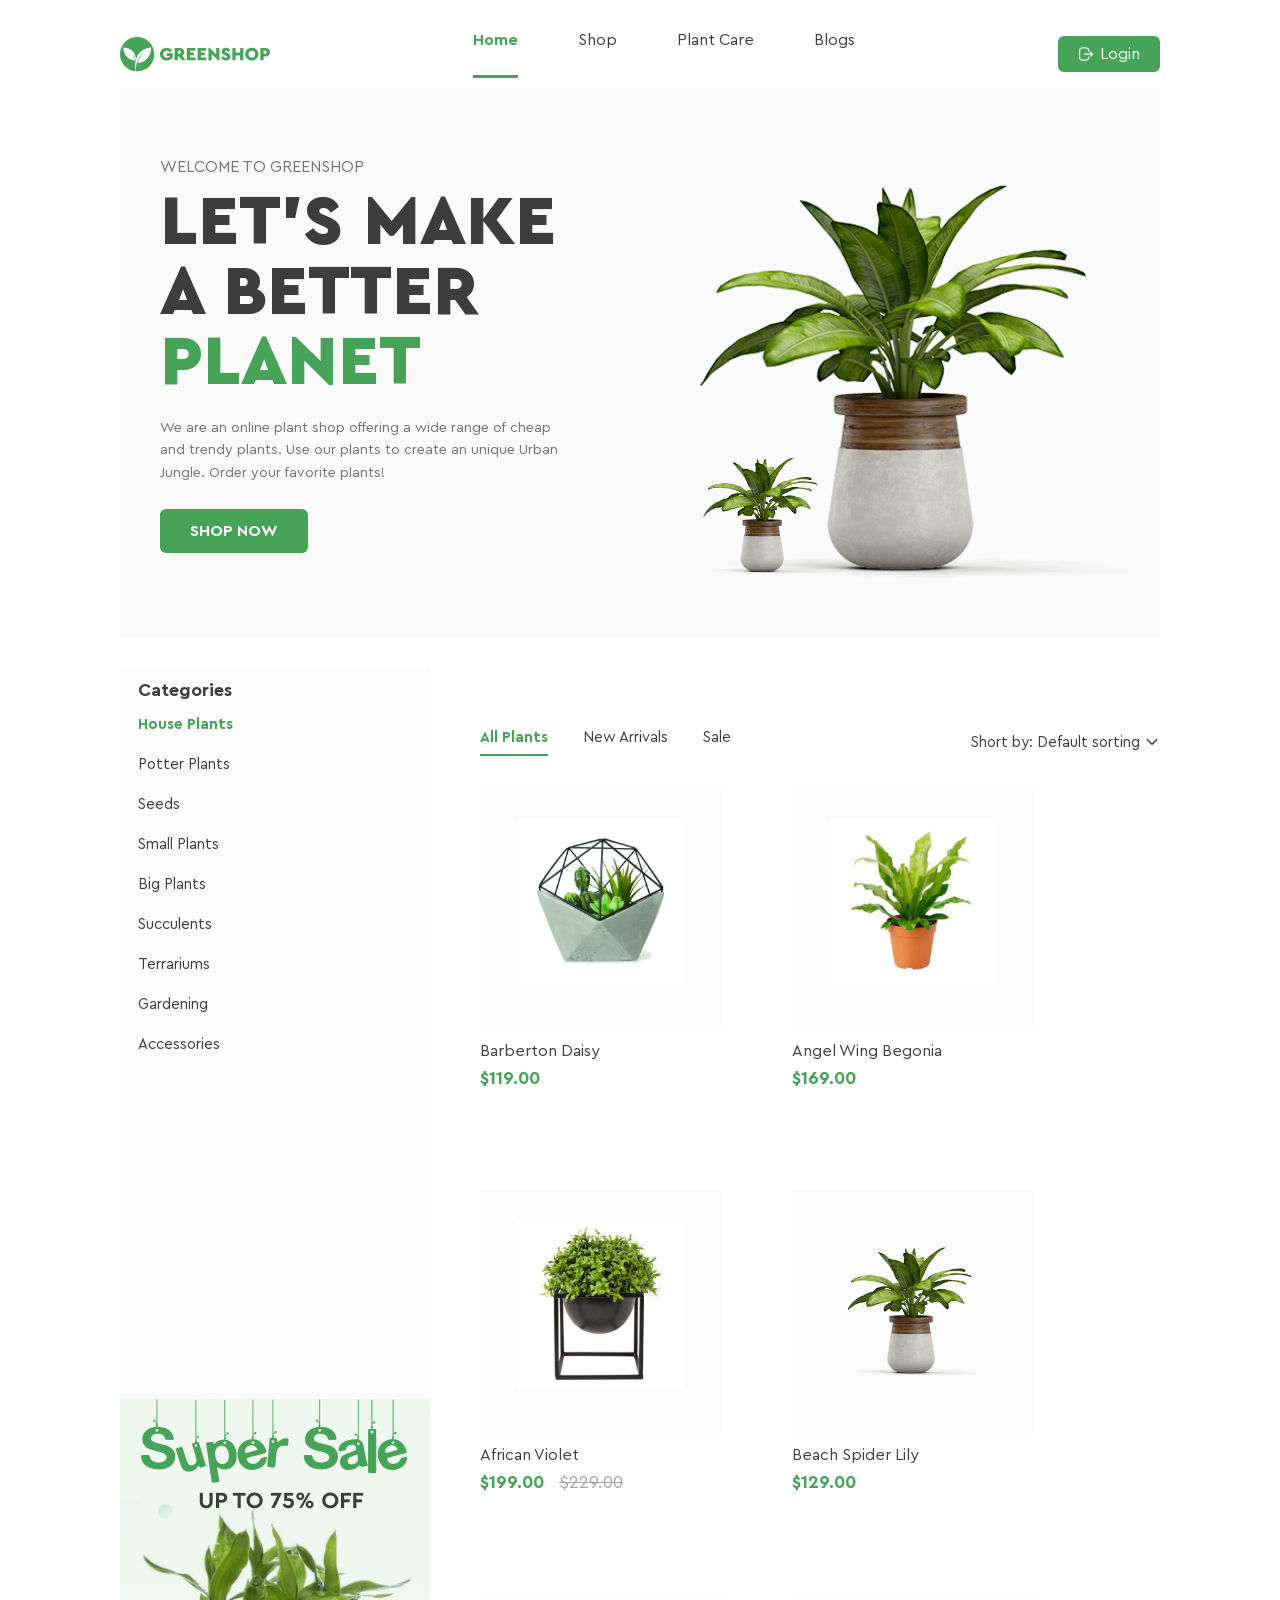
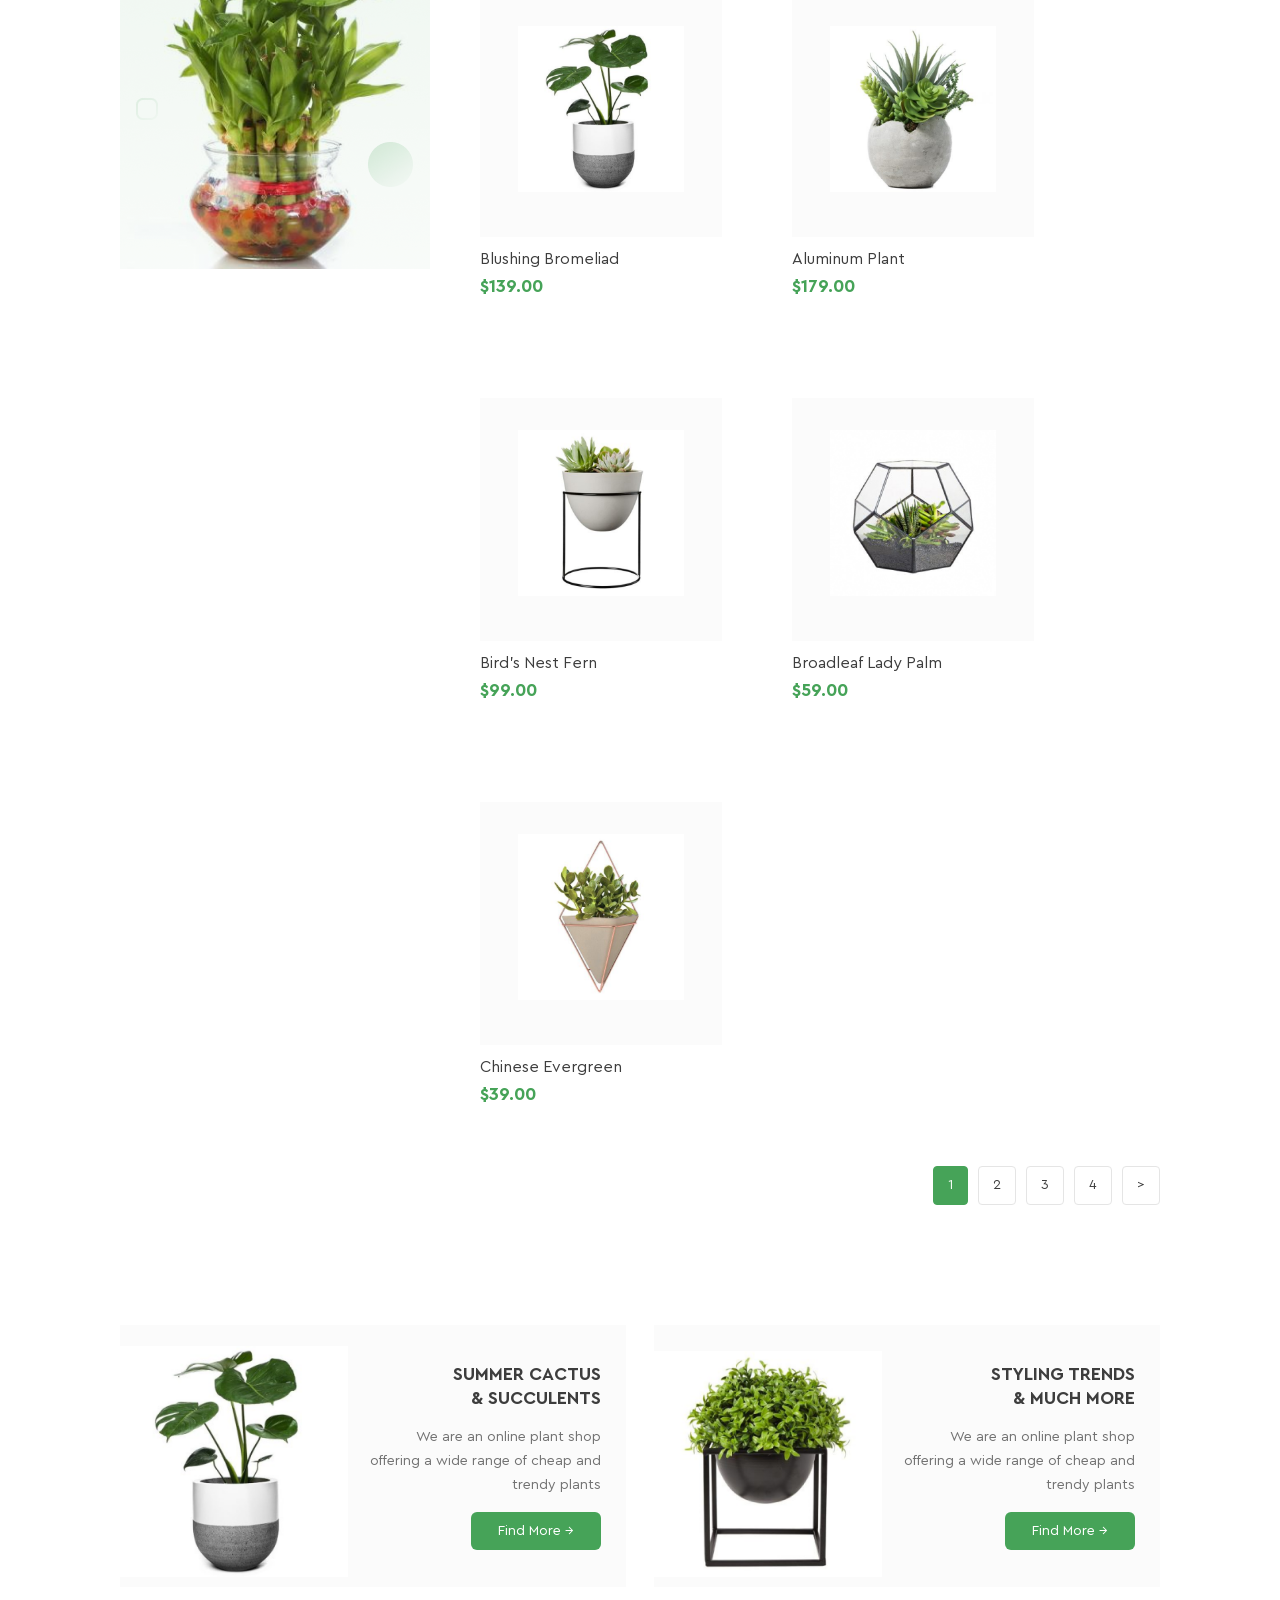
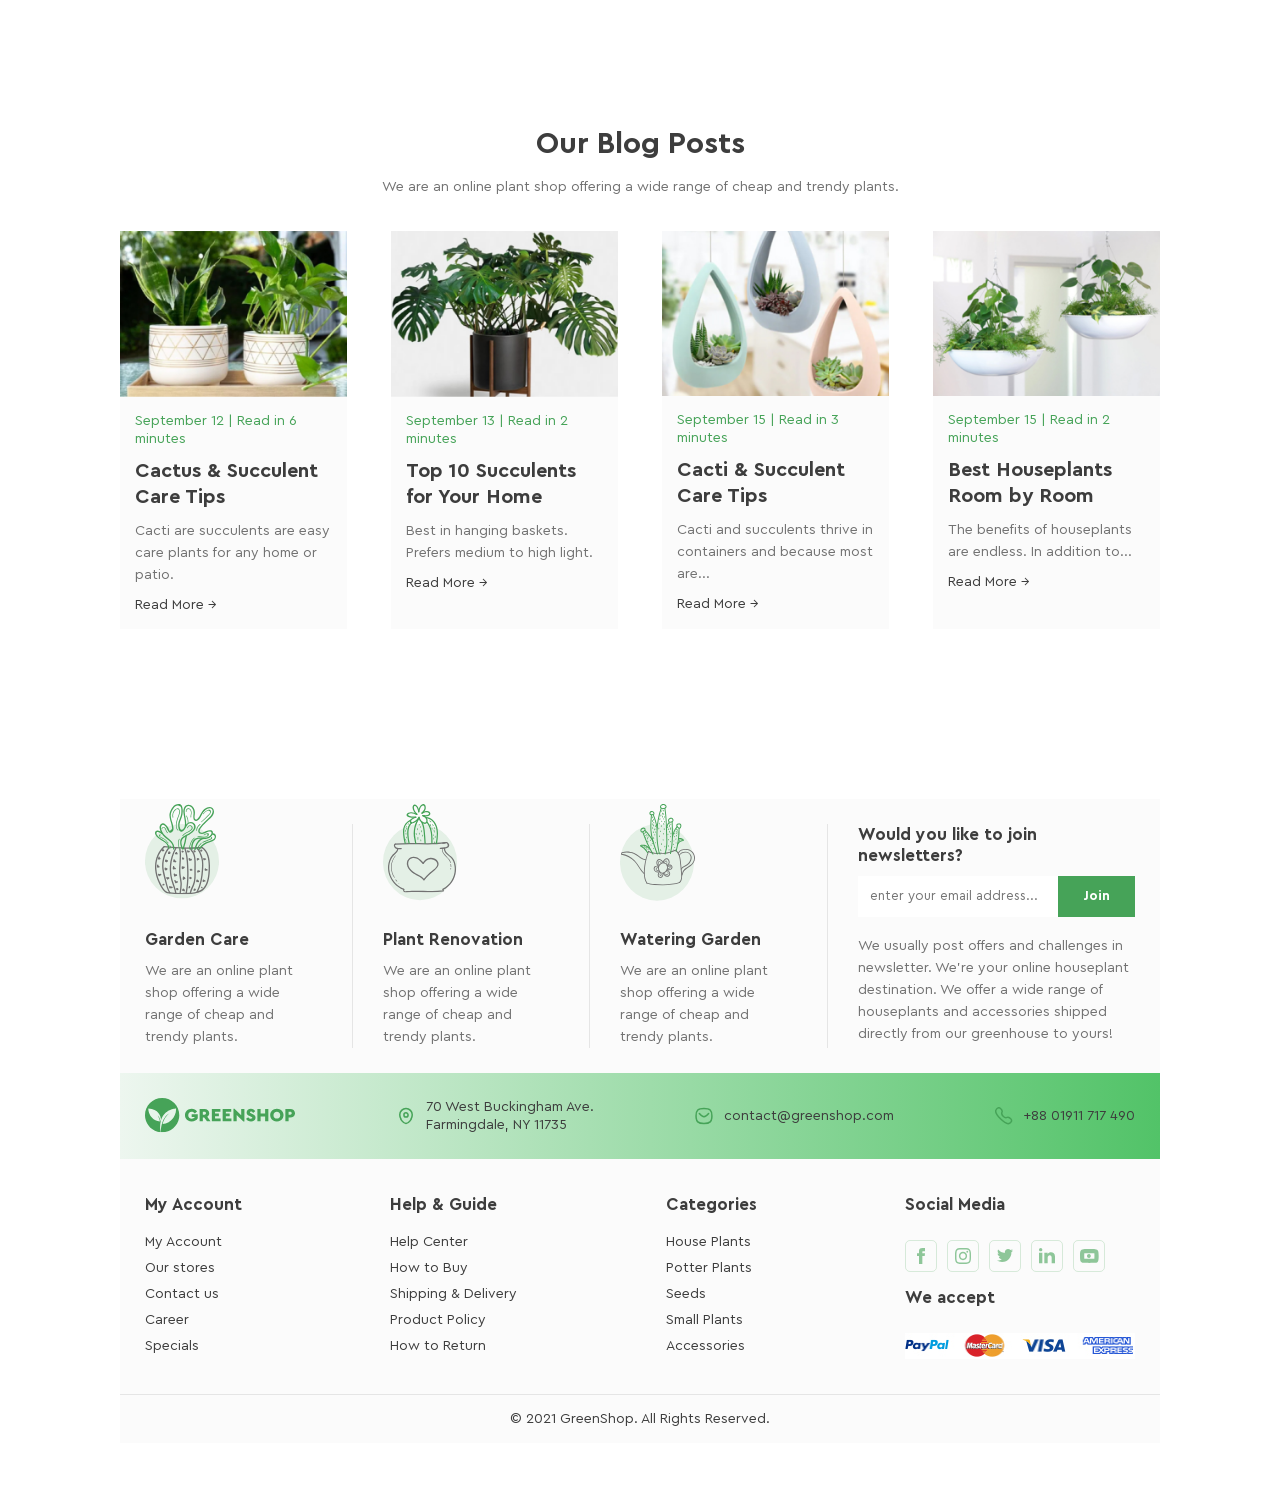
==== commit 98b6a9cc: "Complete HW9" ====
--- a/index.html
+++ b/index.html
@@ -753,7 +753,10 @@
 
         <div class="footer-contact">
             <img src="images/location.svg" alt="">
-            <p>70 West Buckingham Ave. Farmingdale, NY 11735</p>
+            <p>
+                70 West Buckingham Ave.
+                <span>Farmingdale, NY 11735</span>
+            </p>
         </div>
 
         <div class="footer-contact">
--- a/styles/style.css
+++ b/styles/style.css
@@ -820,13 +820,12 @@
     display: flex;
     align-items: center;
     justify-content: center;
-    padding: 8px;
-    border: 1px solid #46A35833;
-    border-radius: 4px;
+    text-decoration: none;
 }
 
 .social-list img {
-    max-width: 18px;
+    display: block;
+    max-width: 100%;
 }
 
 .payment-img {
@@ -861,62 +860,51 @@
     position: absolute;
 }
 
-
-.garden-circle {
-    width: 74px;
+.feature-icon {
+    position: relative;
+    min-height: 90px;
+    margin-bottom: 15px;
+}
+
+.feature-icon img {
+    position: absolute;
     left: 0;
-    top: 8px;
+    top: 0;
+    display: block;
+}
+
+.feature-icon img:first-child {
+    z-index: 1;
 }
 
 .garden-pot {
-    width: 52px;
-    left: 18px;
-    top: 22px;
+    z-index: 2;
+    transform: translate(10px, 22px);
 }
 
 .garden-plant {
-    width: 42px;
-    left: 48px;
-    top: -3px;
-}
-
-
-.renovation-circle {
-    width: 74px;
-    left: 0;
-    top: 8px;
+    z-index: 3;
+    transform: translate(10px, -20px);
 }
 
 .renovation-pot {
-    width: 68px;
-    left: 24px;
-    top: 18px;
+    z-index: 2;
+    transform: translate(5px, 18px);
 }
 
 .renovation-cactus {
-    width: 35px;
-    left: 52px;
-    top: -4px;
-}
-
-/* Watering Garden */
-
-.watering-circle {
-    width: 74px;
-    left: 0;
-    top: 8px;
+    z-index: 3;
+    transform: translate(20px, -20px);
 }
 
 .watering-cup {
-    width: 68px;
-    left: 22px;
-    top: 18px;
+    z-index: 2;
+    transform: translate(1px, 25px);
 }
 
 .watering-plant {
-    width: 35px;
-    left: 54px;
-    top: -5px;
+    z-index: 3;
+    transform: translate(20px, -20px);
 }
 
 .submenu-arrow {
@@ -926,4 +914,7 @@
 
 .dropdown-item:hover .submenu-arrow {
     transform: rotate(180deg);
+}
+.footer-contact p span {
+    display: block;
 }
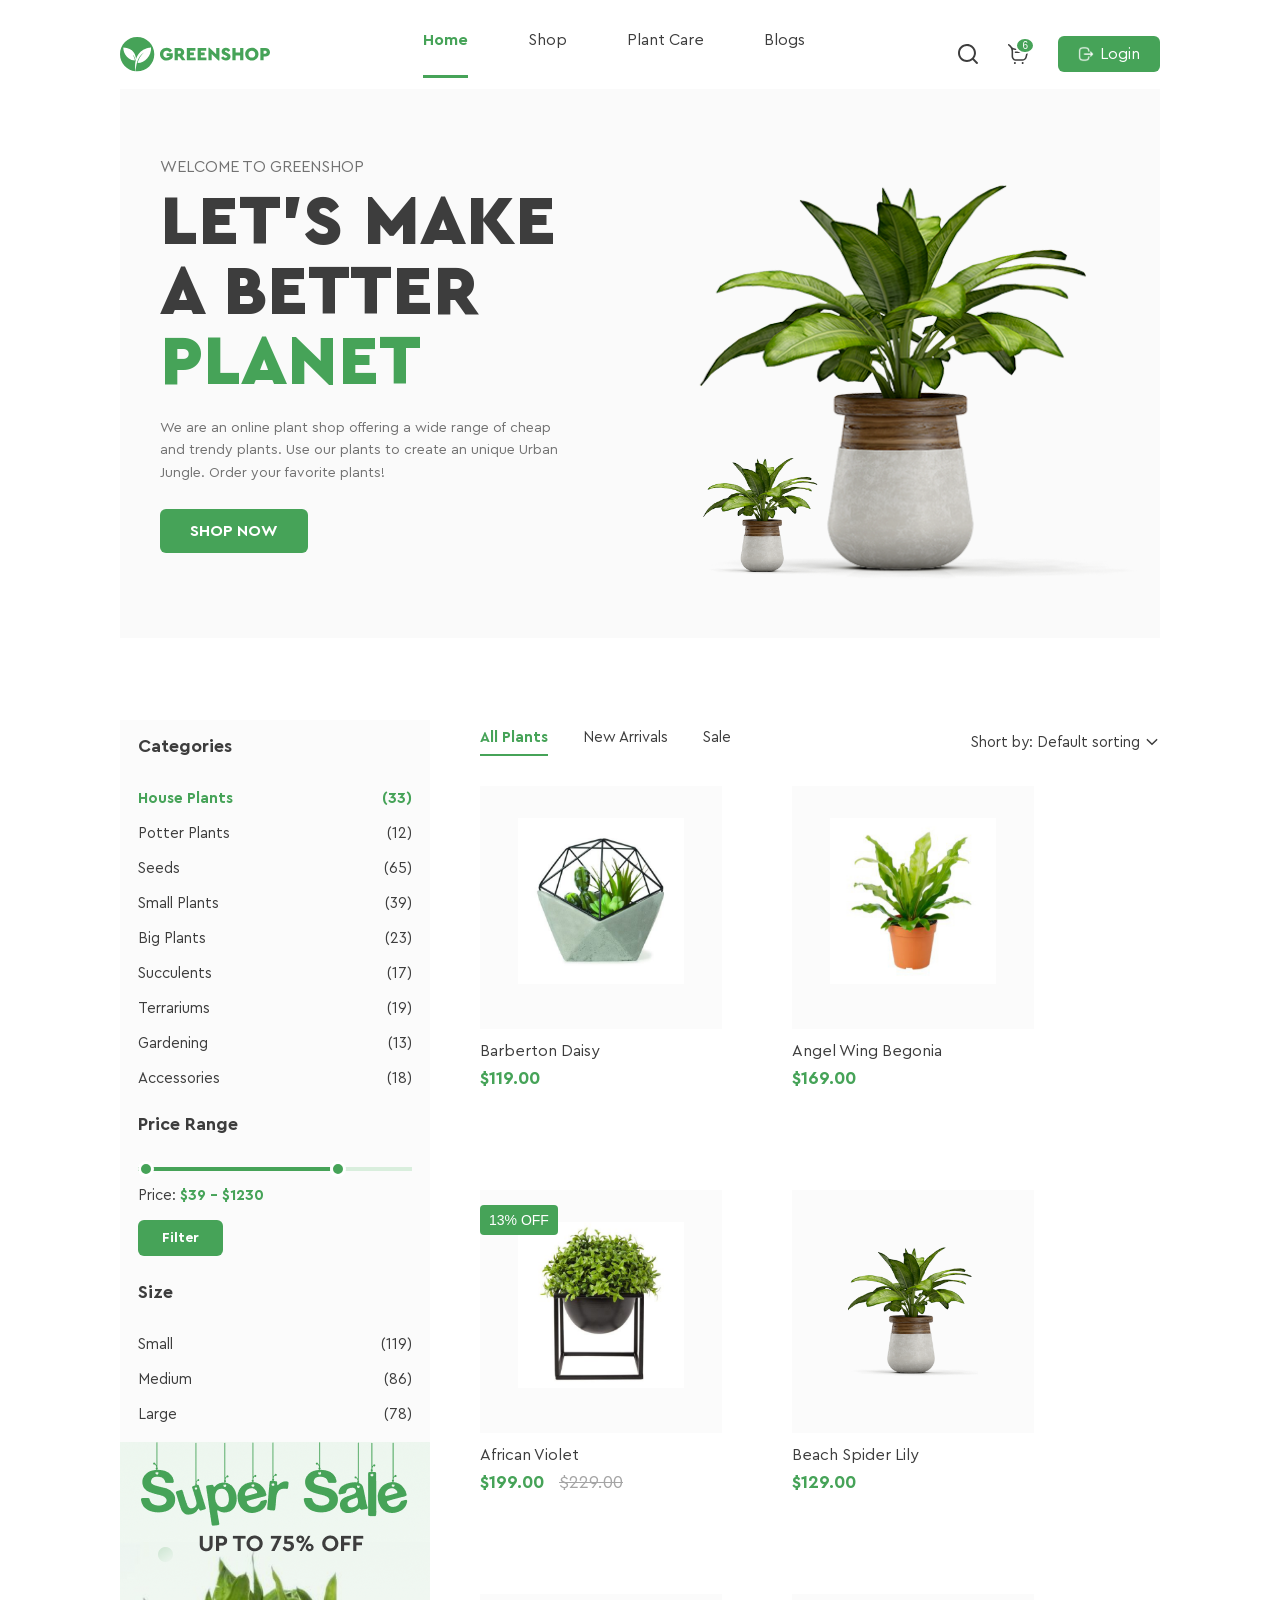
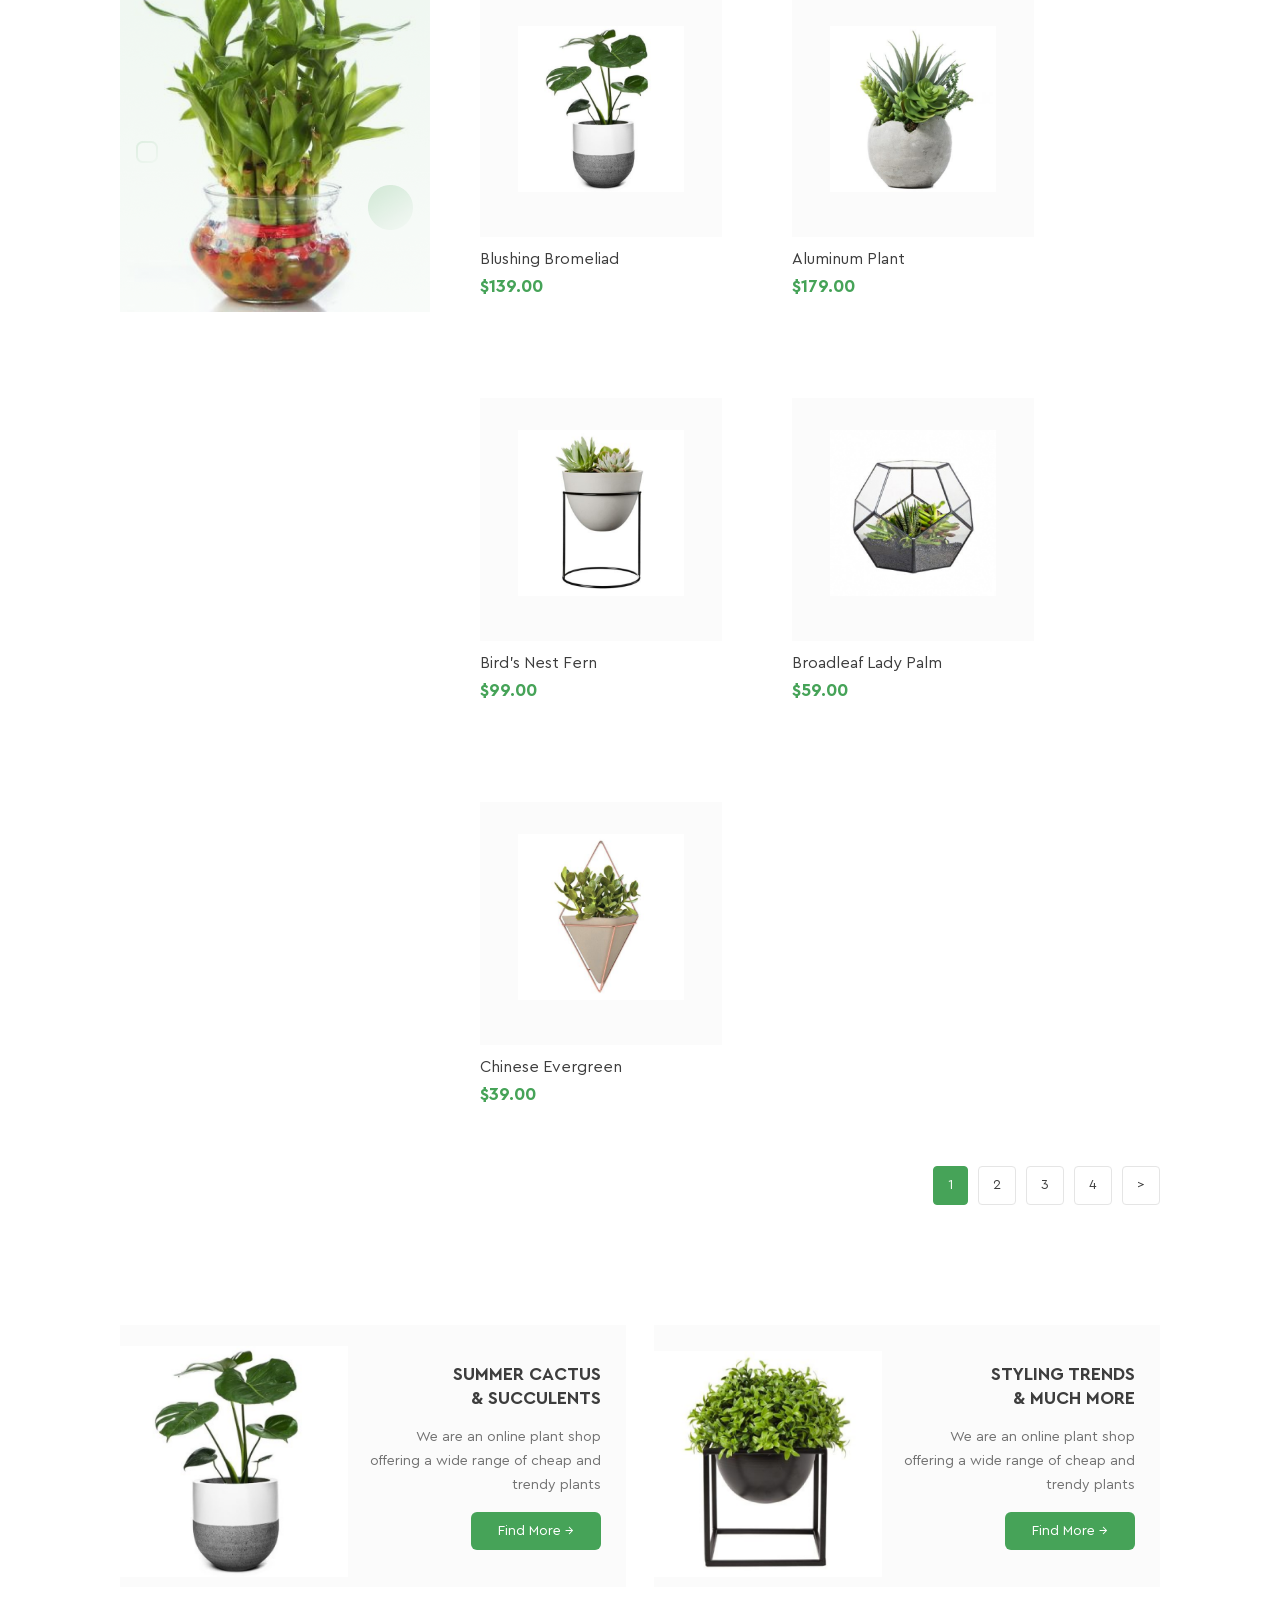
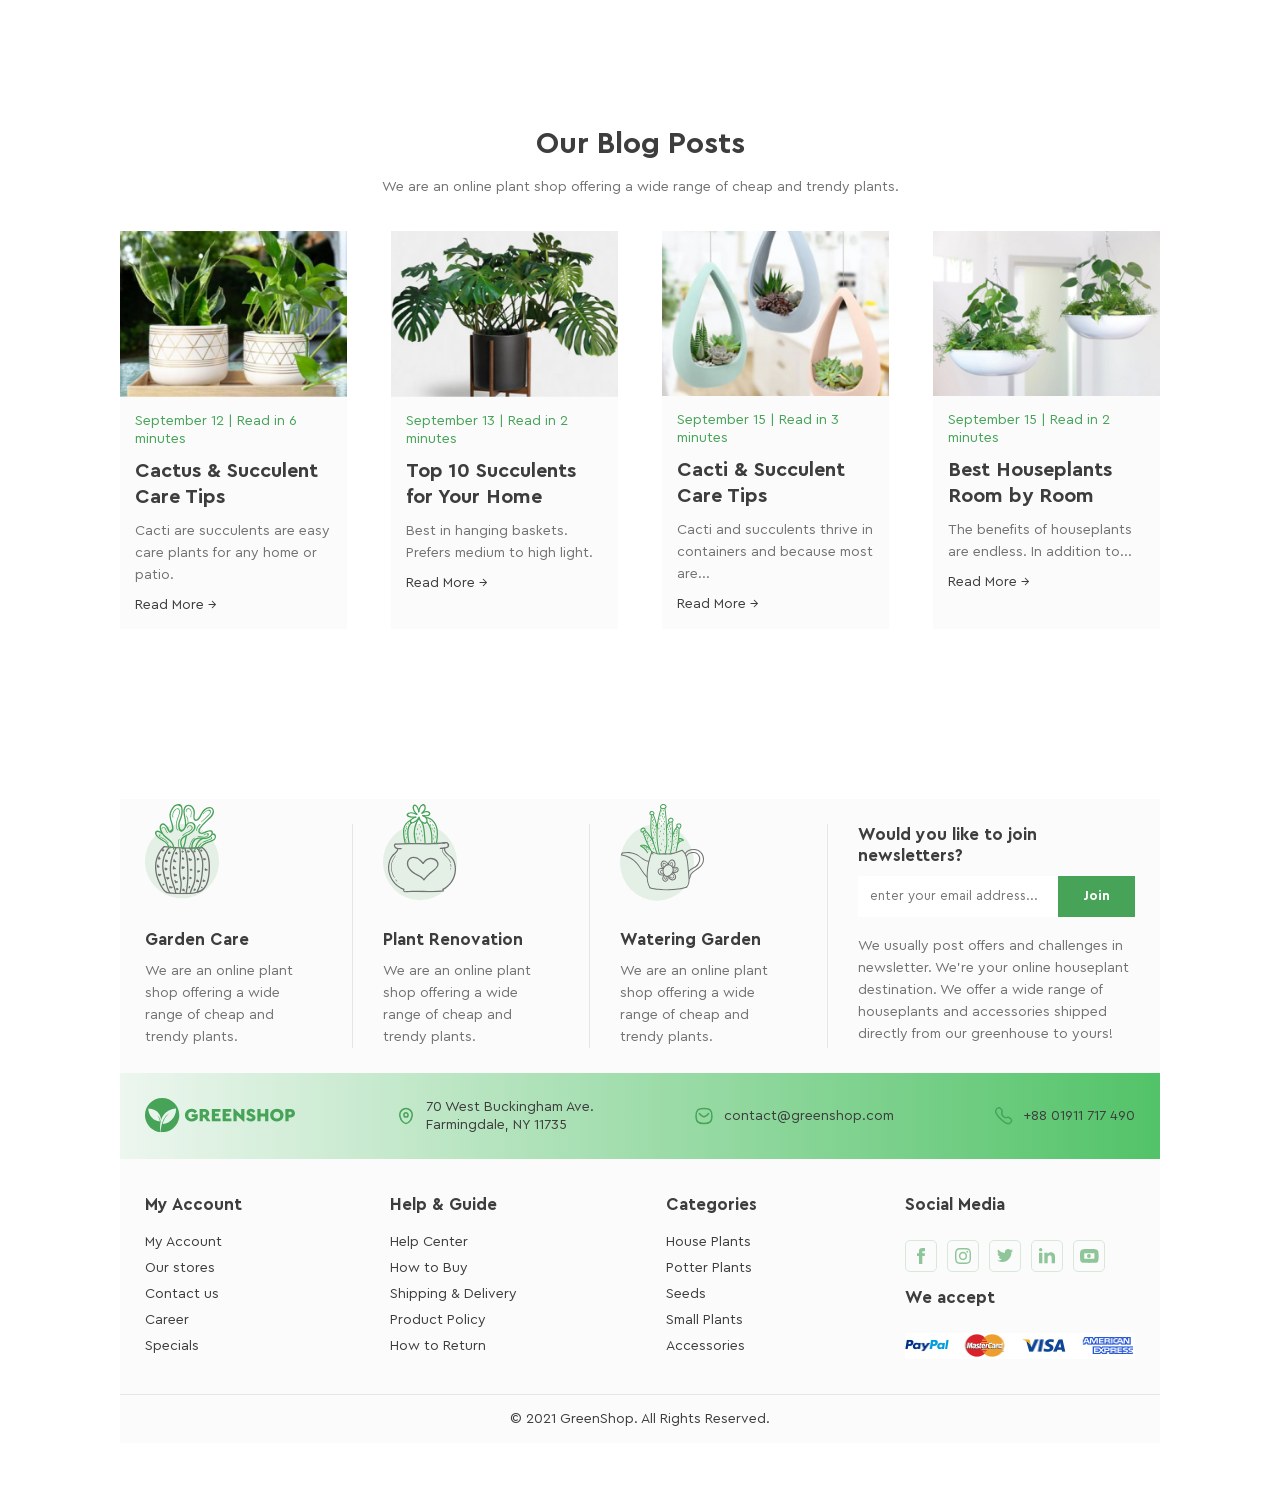
==== commit 4db0c2f9: "Finish hw9" ====
--- a/index.html
+++ b/index.html
@@ -84,6 +84,18 @@
             </nav>
 
             <div class="header-actions">
+                <div class="header-icons">
+
+                    <button class="header-icon-btn">
+                        <img src="images/search.svg" alt="Search">
+                    </button>
+
+                    <button class="header-icon-btn cart-header-btn">
+                        <img src="images/cart.svg" alt="Cart">
+                        <span>6</span>
+                    </button>
+
+                </div>
                 <a href="registration.html" class="login-btn">
                     <img src="images/login-icon.png" class="login-icon" alt="Login">
                     Login
@@ -126,61 +138,110 @@
 
                 <ul class="categories-list">
 
-                    <li>
-                        <a href="#" class="active">
-                            House Plants
-                        </a>
-                    </li>
-
-                    <li>
-                        <a href="#">
-                            Potter Plants
-                        </a>
-                    </li>
-
-                    <li>
-                        <a href="#">
-                            Seeds
-                        </a>
-                    </li>
-
-                    <li>
-                        <a href="#">
-                            Small Plants
-                        </a>
-                    </li>
-
-                    <li>
-                        <a href="#">
-                            Big Plants
-                        </a>
-                    </li>
-
-                    <li>
-                        <a href="#">
-                            Succulents
-                        </a>
-                    </li>
-
-                    <li>
-                        <a href="#">
-                            Terrariums
-                        </a>
-                    </li>
-
-                    <li>
-                        <a href="#">
-                            Gardening
-                        </a>
-                    </li>
-
-                    <li>
-                        <a href="#">
-                            Accessories
-                        </a>
-                    </li>
-
-                </ul>
+    <li>
+        <a href="#" class="active">
+            <span>House Plants</span>
+            <span>(33)</span>
+        </a>
+    </li>
+
+    <li>
+        <a href="#">
+            <span>Potter Plants</span>
+            <span>(12)</span>
+        </a>
+    </li>
+
+    <li>
+        <a href="#">
+            <span>Seeds</span>
+            <span>(65)</span>
+        </a>
+    </li>
+
+    <li>
+        <a href="#">
+            <span>Small Plants</span>
+            <span>(39)</span>
+        </a>
+    </li>
+
+    <li>
+        <a href="#">
+            <span>Big Plants</span>
+            <span>(23)</span>
+        </a>
+    </li>
+
+    <li>
+        <a href="#">
+            <span>Succulents</span>
+            <span>(17)</span>
+        </a>
+    </li>
+
+    <li>
+        <a href="#">
+            <span>Terrariums</span>
+            <span>(19)</span>
+        </a>
+    </li>
+
+    <li>
+        <a href="#">
+            <span>Gardening</span>
+            <span>(13)</span>
+        </a>
+    </li>
+
+    <li>
+        <a href="#">
+            <span>Accessories</span>
+            <span>(18)</span>
+        </a>
+    </li>
+
+</ul>
+        <div class="price-range">
+
+    <h3>Price Range</h3>
+
+    <div class="range-line">
+        <span></span>
+        <span></span>
+    </div>
+
+    <p>
+        Price:
+        <strong>$39 - $1230</strong>
+    </p>
+
+    <button class="filter-btn">Filter</button>
+
+</div>
+
+<div class="size-filter">
+
+    <h3>Size</h3>
+
+    <ul>
+        <li>
+            <span>Small</span>
+            <span>(119)</span>
+        </li>
+
+        <li>
+            <span>Medium</span>
+            <span>(86)</span>
+        </li>
+
+        <li>
+            <span>Large</span>
+            <span>(78)</span>
+        </li>
+    </ul>
+
+        </div>
 
             </div>
 
@@ -297,6 +358,8 @@
                         src="images/product-3.png"
                         alt="African Violet"
                     >
+                    <span class="sale-label">13% OFF</span>
+                    
                     <div class="product-actions">
 
                         <button>
@@ -330,6 +393,7 @@
             src="images/product-4.png"
             alt="Beach Spider Lily"
         >
+
         <div class="product-actions">
 
                         <button>
--- a/styles/style.css
+++ b/styles/style.css
@@ -71,16 +71,15 @@
     border-bottom: 3px solid transparent;
     padding-bottom: 25px;
     display: inline-block;
+    transition: 0.3s;
+}
+.nav-link:hover {
+    color: #46A358;
 }
 
 .nav-link.active {
     border-bottom-color: #46A358;
     font-weight: 700;
-}
-
-.header-actions {
-    display: flex;
-    gap: 15px;
 }
 
 .login-btn {
@@ -92,6 +91,10 @@
     text-decoration: none;
     padding: 8px 20px;
     border-radius: 6px;
+    transition: 0.3s;
+}
+.login-btn:hover {
+    opacity: 0.8;
 }
 
 .hero {
@@ -145,14 +148,18 @@
     cursor: pointer;
     font-size: 16px;
     font-weight: 700;
-}
+    transition: 0.3s;
+}
+.shop-now-btn:hover {
+    opacity: 0.8;
+}
+
 .hero-image {
     position: relative;
 }
 
 .p-big {
     width: 507px;
-    /*height: 450px;*/
 }
 
 .p-small {
@@ -270,10 +277,14 @@
 
 .categories {
     background: #FBFBFB;
+    margin-top: 52px;
 }
 
 .categories-inner {
-    padding: 14px 18px;
+    display: flex;
+    flex-direction: column;
+    gap: 28px;
+    padding: 18px;
 }
 
 .categories h3 {
@@ -285,18 +296,19 @@
 }
 
 .categories-list {
+    display: flex;
+    flex-direction: column;
+    gap: 16px;
     list-style: none;
-    padding-left: 0 12px;
-    margin-bottom: 320px;
-}
-
+}
 
 .categories-list a {
-    display: inline-block;
+    display: flex;
+    justify-content: space-between;
+    align-items: center;
     text-decoration: none;
     font-size: 15px;
     font-weight: 400;
-    line-height: 40px;
     color: #3D3D3D;
 }
 
@@ -333,6 +345,11 @@
     font-size: 15px;
     color: #3D3D3D;
     text-decoration: none;
+    transition: transform 0.3s ease;
+    display: inline-block;
+}
+.shop-tabs a:hover {
+    transform: scale(1.03);
 }
 
 .shop-tabs a.active {
@@ -367,7 +384,7 @@
 }
 
 .product-image img {
-    Width: 242px;
+    width: 242px;
     object-fit: contain;
     display: block;
     padding: 31px 4px 19px;
@@ -488,13 +505,15 @@
 
 .promo-btn {
     padding: 10px 27px;
-
     background: #46A358;
     border-radius: 6px;
-
     color: #fff;
     text-decoration: none;
     font-size: 14px;
+    transition: 0.3s;
+}
+.promo-btn:hover {
+    opacity: 0.8;
 }
 
 .blog-header {
@@ -595,6 +614,10 @@
     align-items: center;
     justify-content: center;
     cursor: pointer;
+    transition: 0.3s;
+}
+.product-actions button:hover {
+    transform: scale(1.1);
 }
 
 .product-actions button img {
@@ -708,14 +731,6 @@
     padding-left: 30px;
 }
 
-.feature-icon {
-    position: relative;
-    margin-bottom: 15px;
-}
-
-.feature-icon img {
-    max-width: 74px;
-}
 
 .feature-card h3,
 .newsletter h3,
@@ -757,6 +772,10 @@
     padding: 12px 25px;
     font-weight: 700;
     cursor: pointer;
+    transition: transform 0.3s ease;
+}
+.newsletter-form button:hover {
+    transform: scale(1.05);
 }
 
 .footer-contacts {
@@ -839,26 +858,7 @@
     font-size: 14px;
     color: #3D3D3D;
 }
-.feature-icon {
-    position: relative;
-    min-height: 75px;
-    margin-bottom: 15px;
-}
-
-.feature-icon img {
-    position: absolute;
-    max-width: 74px;
-}
-
-.feature-icon {
-    position: relative;
-    min-height: 90px;
-    margin-bottom: 15px;
-}
-
-.feature-icon img {
-    position: absolute;
-}
+
 
 .feature-icon {
     position: relative;
@@ -917,4 +917,210 @@
 }
 .footer-contact p span {
     display: block;
+}
+.header-icons {
+    display: flex;
+    align-items: center;
+    gap: 30px;
+}
+
+.header-icon-btn {
+    position: relative;
+    border: none;
+    background: transparent;
+    cursor: pointer;
+}
+
+.header-icon-btn img {
+    display: block;
+}
+
+.cart-header-btn span {
+    position: absolute;
+    right: -7px;
+    top: -7px;
+    background: #46A358;
+    color: #fff;
+    border: 2px solid #fff;
+    border-radius: 50%;
+    padding: 1px 5px;
+    font-size: 10px;
+    font-weight: 500;
+}
+.header-actions {
+    display: flex;
+    align-items: center;
+    gap: 30px;
+}
+
+
+.price-range h3,
+.size-filter h3 {
+    font-size: 18px;
+    color: #3D3D3D;
+    margin-bottom: 20px;
+}
+
+.categories-list a.active {
+    color: #46A358;
+    font-weight: 700;
+}
+
+.price-range {
+    display: flex;
+    flex-direction: column;
+    gap: 15px;
+}
+
+.range-line {
+    position: relative;
+    height: 4px;
+    background: #D9EEDD;
+}
+
+.range-line::before {
+    content: "";
+    position: absolute;
+    left: 0;
+    top: 0;
+    width: 70%;
+    height: 4px;
+    background: #46A358;
+}
+
+.range-line span {
+    position: absolute;
+    top: -6px;
+    background: #46A358;
+    border: 3px solid #fff;
+    border-radius: 50%;
+    padding: 5px;
+}
+.range-line span:first-child {
+    left: 0;
+}
+
+.range-line span:last-child {
+    left: 70%;
+}
+
+.price-range p {
+    font-size: 15px;
+    color: #3D3D3D;
+}
+
+.price-range strong {
+    color: #46A358;
+}
+
+.filter-btn {
+    align-self: flex-start;
+    border: none;
+    background: #46A358;
+    color: #fff;
+    border-radius: 6px;
+    padding: 9px 24px;
+    font-weight: 700;
+    cursor: pointer;
+    font-size: 14px;
+    transition: 0.3s;
+}
+.filter-btn:hover {
+    opacity: 0.8;
+}
+
+.size-filter {
+    display: flex;
+    flex-direction: column;
+    gap: 15px;
+}
+
+.size-filter ul {
+    display: flex;
+    flex-direction: column;
+    gap: 16px;
+    list-style: none;
+}
+
+.size-filter li {
+    display: flex;
+    justify-content: space-between;
+    font-size: 15px;
+    color: #3D3D3D;
+}
+.categories h3,
+.price-range h3,
+.size-filter h3 {
+    font-size: 18px;
+    font-weight: 700;
+    color: #3D3D3D;
+}
+
+.sale-label {
+    position: absolute;
+    left: 0;
+    top: 14px;
+    background: #46A358;
+    color: #fff;
+    font-size: 14px;
+    font-weight: 500;
+    padding: 7px 9px;
+    border-radius: 4px 4px 4px 4px;
+}
+
+.shop-tabs a,
+.categories-list a,
+.size-filter li {
+    transition: 0.3s;
+}
+
+.shop-tabs a:hover,
+.categories-list a:hover,
+.size-filter li:hover {
+    color: #46A358;
+}
+.shop-tabs a,
+.categories-list a {
+    transition: color 0.3s;
+}
+
+.header-icon-btn {
+    position: relative;
+    border: none;
+    background: transparent;
+    cursor: pointer;
+    transition: 0.3s;
+}
+.header-icon-btn img {
+    transition: 0.3s;
+}
+.header-icon-btn:hover img {
+    transform: scale(1.1);
+}
+.login-btn,
+.shop-now-btn,
+.filter-btn,
+.promo-btn {
+    transition: transform 0.3s ease;
+}
+
+.login-btn:hover,
+.shop-now-btn:hover,
+.filter-btn:hover,
+.promo-btn:hover {
+    transform: scale(1.05);
+}
+.nav-link {
+    transition: transform 0.3s ease;
+}
+
+.nav-link:hover {
+    transform: scale(1.05);
+}
+.categories-list a {
+    transition: transform 0.3s ease;
+}
+
+.categories-list a:hover {
+    transform: scale(1.03);
 }
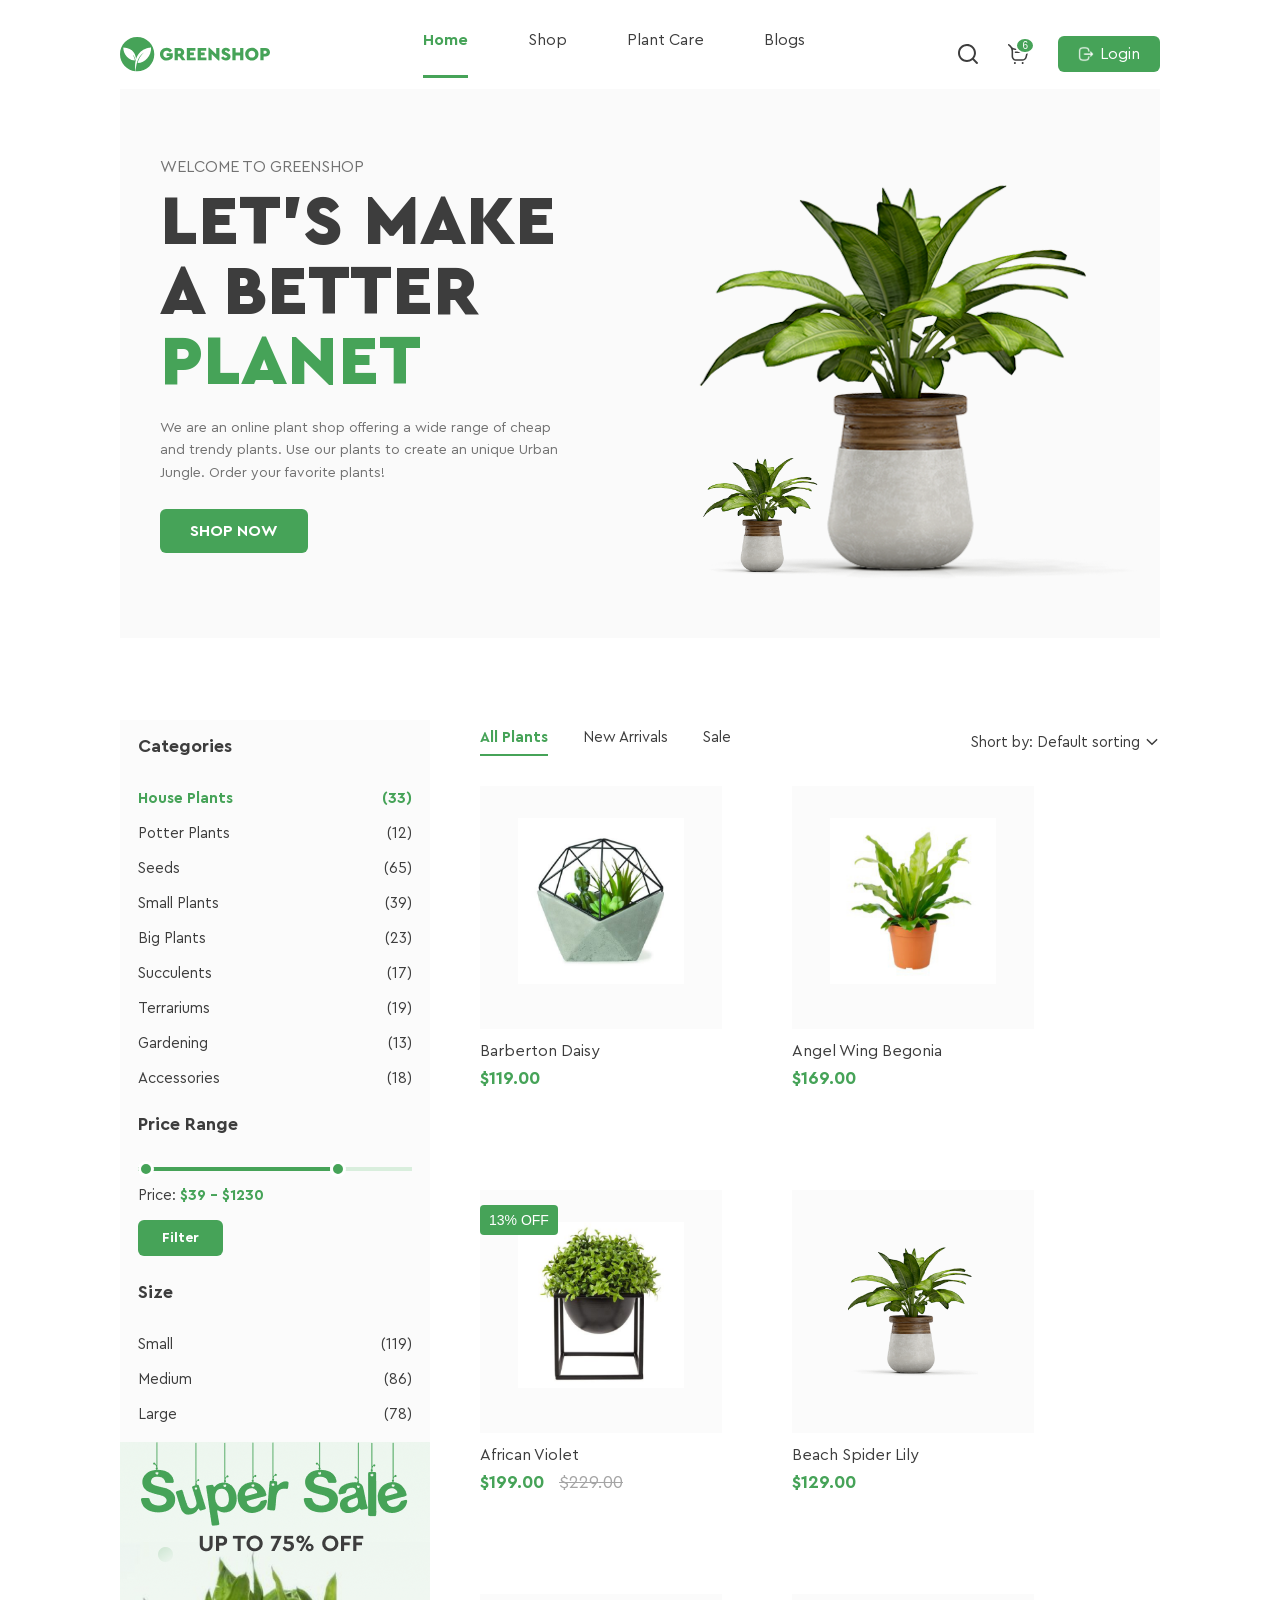
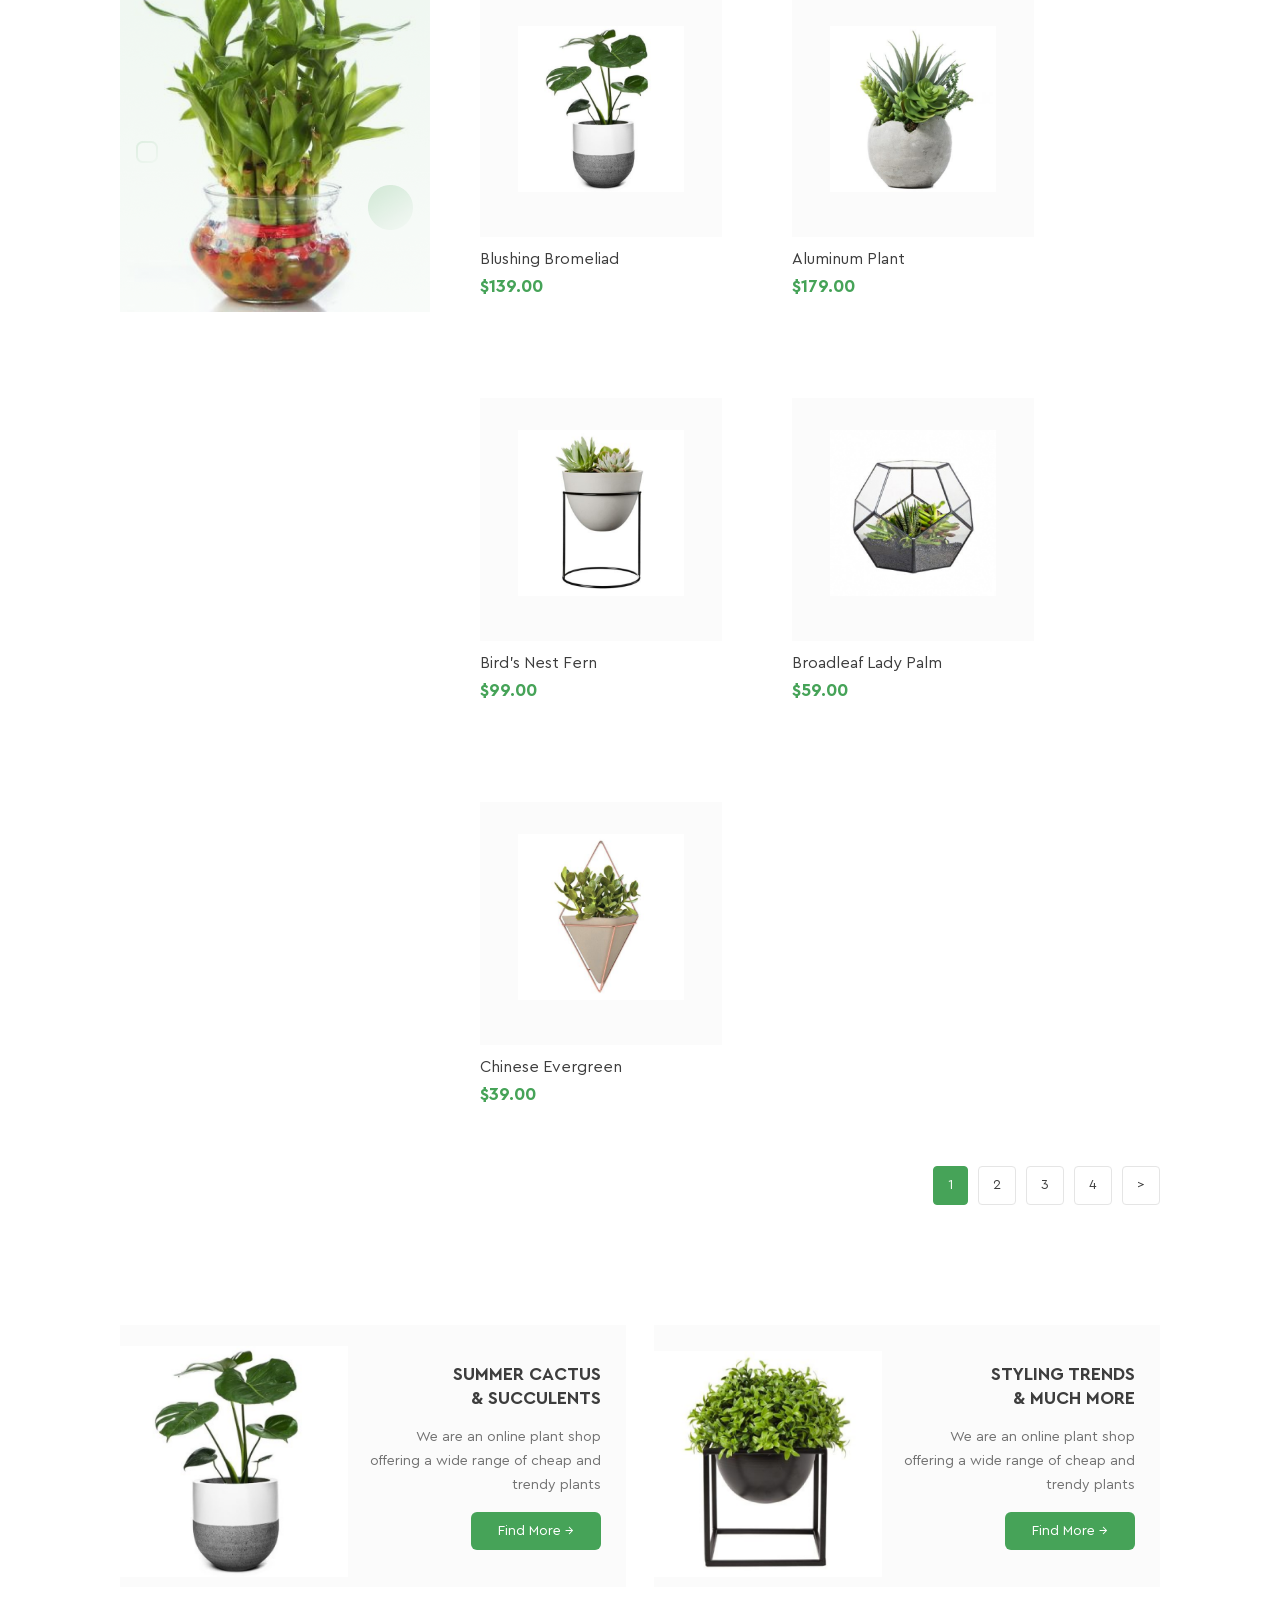
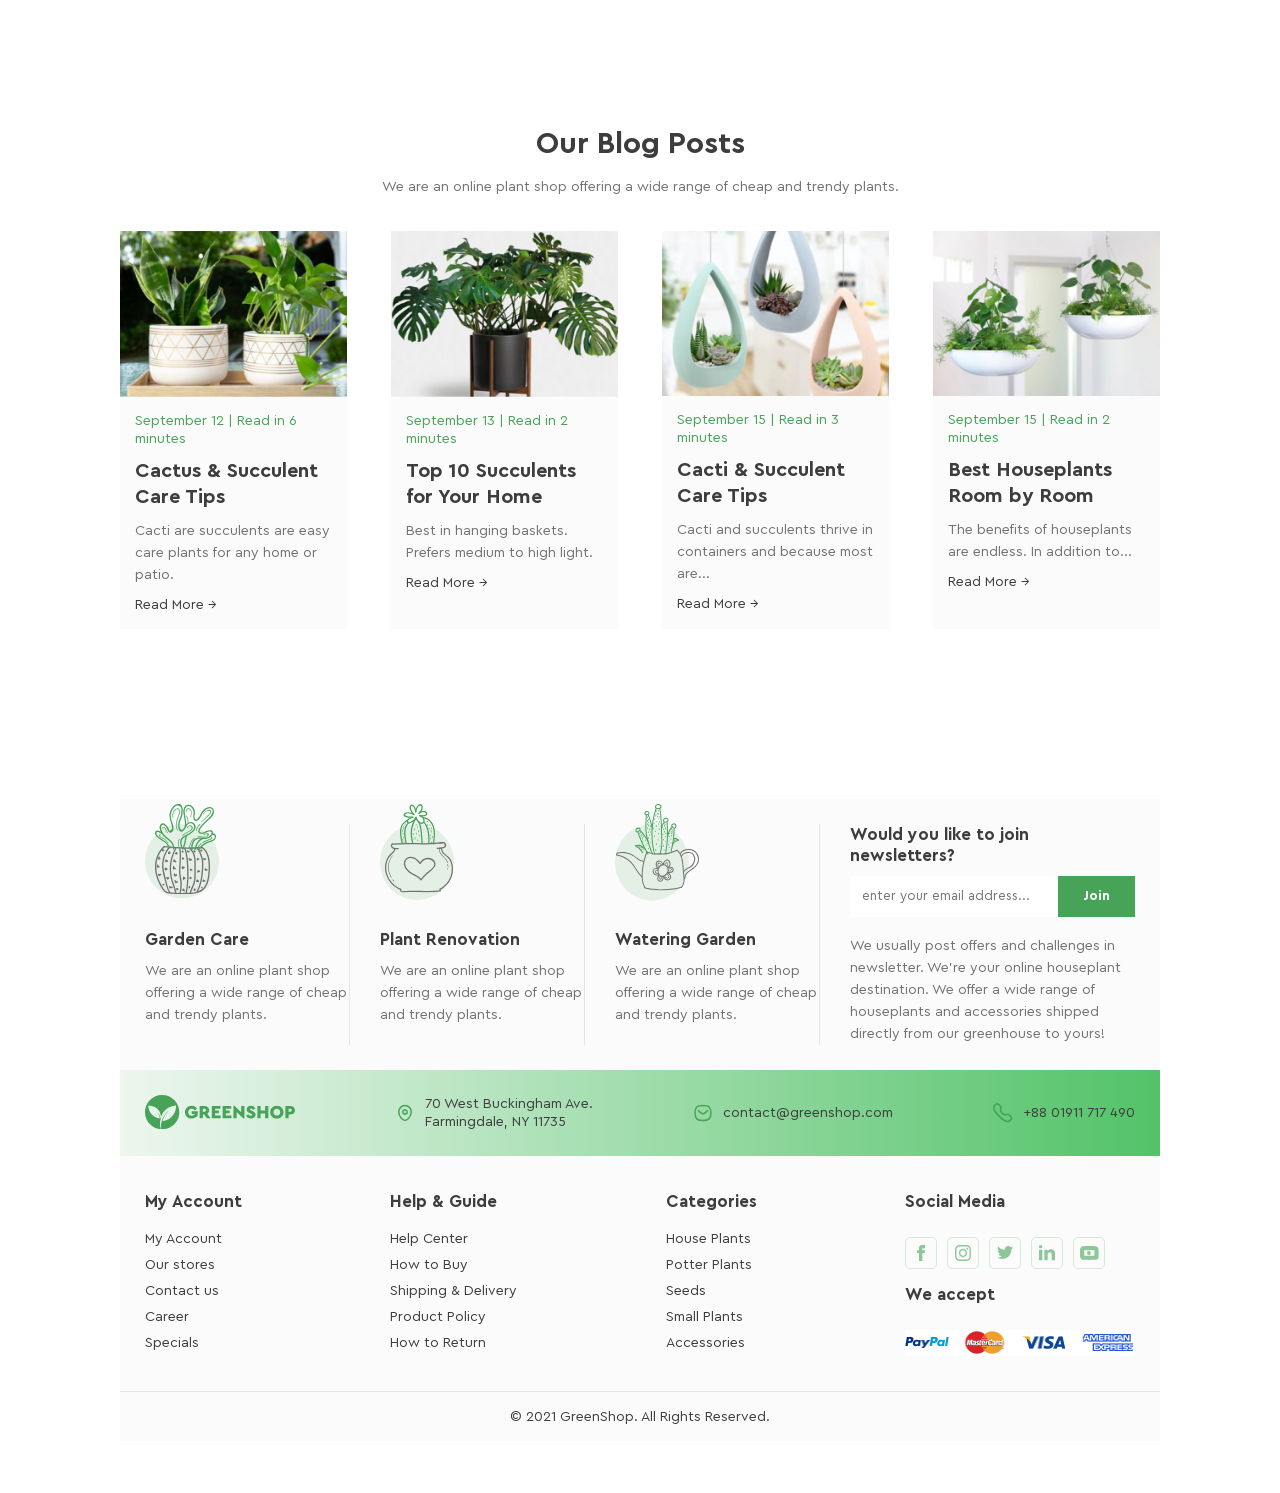
==== commit aeaea229: "Finish HW10" ====
--- a/index.html
+++ b/index.html
@@ -11,6 +11,79 @@
 </head>
 
 <body>
+
+<svg class="svg-sprite" xmlns="http://www.w3.org/2000/svg" aria-hidden="true">
+
+<symbol id="arrow-down" viewBox="0 0 16 16">
+<path d="M12.6667 5.66669L8.00004 10.3334L3.33337 5.66669" stroke="#3D3D3D" stroke-width="1.5" stroke-linecap="round" stroke-linejoin="round"/>
+</symbol>
+
+<symbol id="cart" viewBox="0 0 20 20">
+<g clip-path="url(#cart-clip0_2_1949)">
+<path d="M14.294 16.8745H8.24077C5.65655 16.8745 3.55412 14.7721 3.55412 12.1879V7.38405C3.55412 4.98175 2.35676 2.75813 0.351225 1.4358C-0.00894369 1.19834 -0.108379 0.713895 0.129078 0.353726C0.366535 -0.00648163 0.850939 -0.105956 1.21119 0.131579C2.35606 0.886442 3.28487 1.88204 3.94905 3.02832C4.09258 3.18911 5.24995 4.41584 7.14726 4.41584H16.142C18.596 4.36995 20.5168 6.83267 19.8752 9.20138L18.8397 13.3284C18.3159 15.4163 16.4466 16.8745 14.294 16.8745ZM4.91926 5.53677C5.04912 6.1367 5.11634 6.7553 5.11634 7.38405V12.1879C5.11634 13.9107 6.51796 15.3123 8.24077 15.3123H14.294C15.7291 15.3123 16.9752 14.3401 17.3245 12.9482L18.3599 8.82121C18.7412 7.41373 17.5997 5.95084 16.142 5.97806H7.14722C6.28913 5.97806 5.54224 5.79305 4.91926 5.53677ZM7.85021 19.0226C7.85021 18.4833 7.41307 18.0462 6.87383 18.0462C5.57828 18.0978 5.57942 19.9479 6.87383 19.999C7.41307 19.999 7.85021 19.5618 7.85021 19.0226ZM15.6222 19.0226C15.6222 18.4833 15.1851 18.0462 14.6459 18.0462C13.3503 18.0978 13.3514 19.9479 14.6459 19.999C15.1851 19.999 15.6222 19.5618 15.6222 19.0226ZM16.9231 8.32138C16.9231 7.88998 16.5734 7.54027 16.142 7.54027H7.45966C6.42329 7.58152 6.42407 9.0616 7.45966 9.10249H16.142C16.5734 9.10249 16.9231 8.75279 16.9231 8.32138Z" fill="#3D3D3D"/>
+</g>
+<defs>
+<clipPath id="cart-clip0_2_1949">
+<rect width="20" height="20" fill="white"/>
+</clipPath>
+</defs>
+</symbol>
+
+<symbol id="email" viewBox="0 0 20 20">
+<path d="M14.6208 7.51582C14.6208 7.51582 11.9457 10.7263 9.98917 10.7263C8.03345 10.7263 5.32835 7.51582 5.32835 7.51582" stroke="#46A358" stroke-width="1.5" stroke-linecap="round" stroke-linejoin="round"/>
+  <path fill-rule="evenodd" clip-rule="evenodd" d="M2.0434 9.97397C2.0434 4.27556 4.02752 2.37665 9.9799 2.37665C15.9323 2.37665 17.9164 4.27556 17.9164 9.97397C17.9164 15.6716 15.9323 17.5713 9.9799 17.5713C4.02752 17.5713 2.0434 15.6716 2.0434 9.97397Z" stroke="#46A358" stroke-width="1.5" stroke-linecap="round" stroke-linejoin="round"/>
+</symbol>
+
+<symbol id="facebook-footer" viewBox="0 0 32 32">
+<rect x="0.5" y="0.5" width="31" height="31" rx="4.5" stroke="#46A358" stroke-opacity="0.2"/>
+  <path d="M14 13.3333H12V16H14V24H17.3333V16H19.7333L20 13.3333H17.3333V12.2C17.3333 11.6 17.4667 11.3333 18.0667 11.3333H20V8H17.4667C15.0667 8 14 9.06667 14 11.0667V13.3333Z" fill="#46A358" fill-opacity="0.6"/>
+</symbol>
+
+<symbol id="heart" viewBox="0 0 20 20">
+<path d="M10 18.8873C9.71527 18.8873 9.44077 18.7842 9.22684 18.5968C8.41888 17.8903 7.63992 17.2264 6.95267 16.6408L6.94916 16.6377C4.93423 14.9207 3.19427 13.4378 1.98364 11.9771C0.630341 10.3441 0 8.79578 0 7.10434C0 5.46097 0.563507 3.94485 1.58661 2.83508C2.62192 1.71219 4.04251 1.09375 5.58716 1.09375C6.74164 1.09375 7.79892 1.45874 8.72955 2.1785C9.19922 2.54181 9.62494 2.98645 10 3.5051C10.3752 2.98645 10.8008 2.54181 11.2706 2.1785C12.2012 1.45874 13.2585 1.09375 14.413 1.09375C15.9575 1.09375 17.3782 1.71219 18.4135 2.83508C19.4366 3.94485 20 5.46097 20 7.10434C20 8.79578 19.3698 10.3441 18.0165 11.9769C16.8059 13.4378 15.0661 14.9205 13.0515 16.6374C12.363 17.224 11.5828 17.8889 10.773 18.5971C10.5592 18.7842 10.2846 18.8873 10 18.8873ZM5.58716 2.26532C4.37363 2.26532 3.25882 2.74963 2.44781 3.62915C1.62476 4.52194 1.17142 5.75607 1.17142 7.10434C1.17142 8.52692 1.70013 9.79919 2.88559 11.2296C4.03137 12.6122 5.73563 14.0645 7.70889 15.7462L7.71255 15.7492C8.4024 16.3371 9.18442 17.0036 9.99832 17.7153C10.8171 17.0023 11.6003 16.3347 12.2916 15.7458C14.2647 14.0642 15.9688 12.6122 17.1146 11.2296C18.2999 9.79919 18.8286 8.52692 18.8286 7.10434C18.8286 5.75607 18.3752 4.52194 17.5522 3.62915C16.7413 2.74963 15.6264 2.26532 14.413 2.26532C13.524 2.26532 12.7078 2.54791 11.9872 3.10516C11.3449 3.60199 10.8975 4.23004 10.6352 4.66949C10.5003 4.89548 10.2629 5.03036 10 5.03036C9.73709 5.03036 9.49966 4.89548 9.36478 4.66949C9.10263 4.23004 8.65524 3.60199 8.01285 3.10516C7.29218 2.54791 6.47598 2.26532 5.58716 2.26532Z" fill="#3D3D3D"/>
+</symbol>
+
+<symbol id="instagram" viewBox="0 0 32 32">
+<rect x="0.5" y="0.5" width="31" height="31" rx="4.5" stroke="#46A358" stroke-opacity="0.2"/>
+  <path d="M16 9.46667C18.1333 9.46667 18.4 9.46667 19.2667 9.53333C21.4667 9.6 22.4667 10.6667 22.5333 12.8C22.6 13.6667 22.6 13.8667 22.6 16C22.6 18.1333 22.6 18.4 22.5333 19.2C22.4667 21.3333 21.4 22.4 19.2667 22.4667C18.4 22.5333 18.2 22.5333 16 22.5333C13.8667 22.5333 13.6 22.5333 12.8 22.4667C10.6 22.4 9.6 21.3333 9.53333 19.2C9.46667 18.3333 9.46667 18.1333 9.46667 16C9.46667 13.8667 9.46667 13.6 9.53333 12.8C9.6 10.6667 10.6667 9.6 12.8 9.53333C13.6 9.46667 13.8667 9.46667 16 9.46667ZM16 8C13.8 8 13.5333 8 12.7333 8.06667C9.8 8.2 8.2 9.8 8.06667 12.7333C8 13.5333 8 13.8 8 16C8 18.2 8 18.4667 8.06667 19.2667C8.2 22.2 9.8 23.8 12.7333 23.9333C13.5333 24 13.8 24 16 24C18.2 24 18.4667 24 19.2667 23.9333C22.2 23.8 23.8 22.2 23.9333 19.2667C24 18.4667 24 18.2 24 16C24 13.8 24 13.5333 23.9333 12.7333C23.8 9.8 22.2 8.2 19.2667 8.06667C18.4667 8 18.2 8 16 8ZM16 11.8667C13.7333 11.8667 11.8667 13.7333 11.8667 16C11.8667 18.2667 13.7333 20.1333 16 20.1333C18.2667 20.1333 20.1333 18.2667 20.1333 16C20.1333 13.7333 18.2667 11.8667 16 11.8667ZM16 18.6667C14.5333 18.6667 13.3333 17.4667 13.3333 16C13.3333 14.5333 14.5333 13.3333 16 13.3333C17.4667 13.3333 18.6667 14.5333 18.6667 16C18.6667 17.4667 17.4667 18.6667 16 18.6667ZM20.2667 10.8C19.7333 10.8 19.3333 11.2 19.3333 11.7333C19.3333 12.2667 19.7333 12.6667 20.2667 12.6667C20.8 12.6667 21.2 12.2667 21.2 11.7333C21.2 11.2 20.8 10.8 20.2667 10.8Z" fill="#46A358" fill-opacity="0.6"/>
+</symbol>
+
+<symbol id="linkedin" viewBox="0 0 32 32">
+<rect x="0.5" y="0.5" width="31" height="31" rx="4.5" stroke="#46A358" stroke-opacity="0.2"/>
+  <path d="M11.3333 9.66667C11.3333 10.6 10.6 11.3333 9.66667 11.3333C8.73333 11.3333 8 10.6 8 9.66667C8 8.73333 8.73333 8 9.66667 8C10.6 8 11.3333 8.73333 11.3333 9.66667ZM11.3333 12.6667H8V23.3333H11.3333V12.6667ZM16.6667 12.6667H13.3333V23.3333H16.6667V17.7333C16.6667 14.6 20.6667 14.3333 20.6667 17.7333V23.3333H24V16.6C24 11.3333 18.0667 11.5333 16.6667 14.1333V12.6667Z" fill="#46A358" fill-opacity="0.6"/>
+</symbol>
+
+<symbol id="location" viewBox="0 0 20 20">
+<path fill-rule="evenodd" clip-rule="evenodd" d="M12.0918 8.92542C12.0918 7.77436 11.1591 6.84166 10.0081 6.84166C8.85787 6.84166 7.92517 7.77436 7.92517 8.92542C7.92517 10.0756 8.85787 11.0083 10.0081 11.0083C11.1591 11.0083 12.0918 10.0756 12.0918 8.92542Z" stroke="#46A358" stroke-width="1.5" stroke-linecap="round" stroke-linejoin="round"/>
+  <path fill-rule="evenodd" clip-rule="evenodd" d="M9.99959 17.5C7.58457 17.5 3.75 13.2989 3.75 8.8322C3.75 5.33539 6.54758 2.5 9.99959 2.5C13.4516 2.5 16.25 5.33539 16.25 8.8322C16.25 13.2989 12.4154 17.5 9.99959 17.5Z" stroke="#46A358" stroke-width="1.5" stroke-linecap="round" stroke-linejoin="round"/>
+</symbol>
+
+<symbol id="phone" viewBox="0 0 18 18">
+<path fill-rule="evenodd" clip-rule="evenodd" d="M5.50028 11.8325C-0.248036 6.08353 0.569362 3.45097 1.17533 2.60265C1.25318 2.46553 3.17194 -0.406752 5.2287 1.27841C10.3339 5.48289 3.8708 4.88844 8.15771 9.17608C12.4455 13.4628 11.8501 6.99998 16.0548 12.1041C17.74 14.1617 14.8676 16.0804 14.7314 16.1573C13.883 16.7642 11.2495 17.5815 5.50028 11.8325Z" stroke="#46A358" stroke-width="1.5" stroke-linecap="round" stroke-linejoin="round"/>
+</symbol>
+
+<symbol id="search" viewBox="0 0 20 20">
+<g clip-path="url(#search-clip0_2_1953)">
+<path d="M14.5656 16.0023C10.5704 19.1859 4.98549 18.3049 2.02729 14.6536C-0.827886 11.1285 -0.64932 6.04314 2.44811 2.82458C5.64856 -0.50074 10.6802 -0.944658 14.3277 1.78316C15.6345 2.76027 16.6104 4.00337 17.246 5.50807C17.8853 7.02151 18.0795 8.59614 17.8578 10.2201C17.6368 11.8365 16.9918 13.2769 15.9423 14.6212C16.0272 14.6767 16.1178 14.7167 16.1827 14.7816C17.3365 15.9305 18.4859 17.0836 19.6397 18.2325C19.9132 18.5047 20.0493 18.8218 19.9682 19.204C19.8071 19.9644 18.9018 20.2579 18.3211 19.7359C18.0489 19.4918 17.7985 19.2227 17.54 18.9642C16.5923 18.0171 15.6451 17.0693 14.6973 16.1221C14.658 16.0847 14.6168 16.0497 14.5656 16.0023ZM15.9529 8.98636C15.9629 5.12659 12.8468 2.00605 8.97825 2.00043C5.12035 1.99481 2.00669 5.09037 1.98983 8.94765C1.97297 12.8168 5.08289 15.9461 8.96326 15.9642C12.8055 15.9823 15.9429 12.8499 15.9529 8.98636Z" fill="#3D3D3D"/>
+</g>
+<defs>
+<clipPath id="search-clip0_2_1953">
+<rect width="19.9913" height="20" fill="white"/>
+</clipPath>
+</defs>
+</symbol>
+
+<symbol id="twitter" viewBox="0 0 32 32">
+<rect x="0.5" y="0.5" width="31" height="31" rx="4.5" stroke="#46A358" stroke-opacity="0.2"/>
+  <path d="M13.0319 22.0036C19.0699 22.0036 22.3718 17.0012 22.3718 12.6636C22.3718 12.5214 22.3689 12.38 22.3624 12.2392C23.0033 11.7759 23.5605 11.1976 24 10.5395C23.4118 10.8008 22.7789 10.9768 22.1149 11.0562C22.7926 10.6498 23.313 10.0067 23.5585 9.24021C22.9241 9.61636 22.2217 9.88969 21.4742 10.0371C20.8749 9.39908 20.0218 9 19.0779 9C17.2648 9 15.7946 10.4702 15.7946 12.2823C15.7946 12.54 15.8236 12.7904 15.8796 13.0308C13.1516 12.8938 10.7324 11.5874 9.11352 9.60125C8.83127 10.0862 8.66877 10.65 8.66877 11.2511C8.66877 12.3899 9.24837 13.3953 10.1297 13.9836C9.59121 13.9671 9.08531 13.8189 8.64293 13.5729C8.6422 13.5866 8.6422 13.6004 8.6422 13.6148C8.6422 15.2047 9.77392 16.532 11.2758 16.8329C11.0001 16.908 10.71 16.9484 10.4105 16.9484C10.199 16.9484 9.99338 16.9273 9.79339 16.8893C10.2112 18.1933 11.4232 19.1425 12.8601 19.1693C11.7364 20.0499 10.3209 20.5745 8.78305 20.5745C8.51827 20.5745 8.25695 20.5594 8 20.529C9.45273 21.46 11.1777 22.0036 13.0319 22.0036Z" fill="#46A358" fill-opacity="0.6"/>
+</symbol>
+
+<symbol id="youtube" viewBox="0 0 32 32">
+<rect x="0.5" y="0.5" width="31" height="31" rx="4.5" stroke="#46A358" stroke-opacity="0.2"/>
+  <path fill-rule="evenodd" clip-rule="evenodd" d="M22.1653 13.4299L22.168 13.4306C22.168 13.4306 22.1676 13.4305 22.1667 13.4303C22.1663 13.4302 22.1658 13.4301 22.1653 13.4299ZM11.3244 13.3569C13.9176 13.1957 18.7483 13.1957 21.3415 13.3569L21.3422 13.3644C21.4047 13.9972 21.4299 14.8414 21.4299 16.0192C21.4299 17.1824 21.4053 18.0269 21.3441 18.665C18.6962 18.7703 13.9713 18.7703 11.3228 18.665C11.261 18.0332 11.236 17.1914 11.236 16.0192C11.236 14.8414 11.2612 13.9972 11.3237 13.3644L11.3244 13.3569ZM22.2422 18.6111C22.2422 18.6111 22.2405 18.6115 22.237 18.6122L22.2422 18.6111ZM10.4979 18.6077L10.5006 18.6084C10.4988 18.6079 10.4979 18.6077 10.4979 18.6077ZM7 16.0192C7 20.8412 7.38887 22.63 10.4221 22.8633C13.222 23.0189 19.4439 23.0189 22.2438 22.8633C25.277 22.7078 25.6659 20.8412 25.6659 16.0192C25.6659 11.1971 25.277 9.40832 22.2438 9.17499C19.4439 8.94167 13.222 8.94167 10.4221 9.17499C7.38887 9.40832 7 11.1971 7 16.0192ZM10.4979 13.4306C10.4979 13.4306 10.4988 13.4304 10.5007 13.4299L10.4979 13.4306ZM16.7823 17.7389C15.5039 18.3781 13.9997 17.4484 13.9997 16.0192C13.9997 14.5899 15.5039 13.6602 16.7823 14.2994C18.1994 15.008 18.1994 17.0303 16.7823 17.7389Z" fill="#46A358" fill-opacity="0.6"/>
+</symbol>
+
+</svg>
 
 <div class="container">
 
@@ -87,11 +160,15 @@
                 <div class="header-icons">
 
                     <button class="header-icon-btn">
-                        <img src="images/search.svg" alt="Search">
+                        <svg class="icon header-icon" aria-label="Search">
+                            <use href="#search"></use>
+                        </svg>
                     </button>
 
                     <button class="header-icon-btn cart-header-btn">
-                        <img src="images/cart.svg" alt="Cart">
+                        <svg class="icon header-icon" aria-label="Cart">
+                            <use href="#cart"></use>
+                        </svg>
                         <span>6</span>
                     </button>
 
@@ -274,11 +351,9 @@
 
                     <span>Default sorting</span>
 
-                <img
-                    src="images/arrow-down.svg"
-                    alt="arrow"
-                    class="sort-arrow"
-                >
+                <svg class="icon sort-arrow" aria-label="arrow">
+                    <use href="#arrow-down"></use>
+                </svg>
 
             </div>
 
@@ -297,15 +372,15 @@
                     <div class="product-actions">
 
                         <button>
-                            <img src="images/cart.svg" alt="cart">
+                            <svg class="icon product-action-icon" aria-label="cart"><use href="#cart"></use></svg>
                             </button>
 
                             <button>
-                                <img src="images/heart.svg" alt="heart">
+                                <svg class="icon product-action-icon" aria-label="heart"><use href="#heart"></use></svg>
                             </button>
 
                             <button>
-                                <img src="images/search.svg" alt="search">
+                                <svg class="icon product-action-icon" aria-label="search"><use href="#search"></use></svg>
                             </button>
 
                     </div>
@@ -329,15 +404,15 @@
                     <div class="product-actions">
 
                         <button>
-                            <img src="images/cart.svg" alt="cart">
-                        </button>
-
-                        <button>
-                            <img src="images/heart.svg" alt="heart">
-                        </button>
-
-                        <button>
-                            <img src="images/search.svg" alt="search">
+                            <svg class="icon product-action-icon" aria-label="cart"><use href="#cart"></use></svg>
+                        </button>
+
+                        <button>
+                            <svg class="icon product-action-icon" aria-label="heart"><use href="#heart"></use></svg>
+                        </button>
+
+                        <button>
+                            <svg class="icon product-action-icon" aria-label="search"><use href="#search"></use></svg>
                         </button>
 
                     </div>
@@ -363,15 +438,15 @@
                     <div class="product-actions">
 
                         <button>
-                            <img src="images/cart.svg" alt="cart">
-                        </button>
-
-                        <button>
-                            <img src="images/heart.svg" alt="heart">
-                        </button>
-
-                        <button>
-                            <img src="images/search.svg" alt="search">
+                            <svg class="icon product-action-icon" aria-label="cart"><use href="#cart"></use></svg>
+                        </button>
+
+                        <button>
+                            <svg class="icon product-action-icon" aria-label="heart"><use href="#heart"></use></svg>
+                        </button>
+
+                        <button>
+                            <svg class="icon product-action-icon" aria-label="search"><use href="#search"></use></svg>
                         </button>
 
                     </div>
@@ -397,15 +472,15 @@
         <div class="product-actions">
 
                         <button>
-                            <img src="images/cart.svg" alt="cart">
-                        </button>
-
-                        <button>
-                            <img src="images/heart.svg" alt="heart">
-                        </button>
-
-                        <button>
-                            <img src="images/search.svg" alt="search">
+                            <svg class="icon product-action-icon" aria-label="cart"><use href="#cart"></use></svg>
+                        </button>
+
+                        <button>
+                            <svg class="icon product-action-icon" aria-label="heart"><use href="#heart"></use></svg>
+                        </button>
+
+                        <button>
+                            <svg class="icon product-action-icon" aria-label="search"><use href="#search"></use></svg>
                         </button>
 
                     </div>
@@ -427,15 +502,15 @@
         <div class="product-actions">
 
                         <button>
-                            <img src="images/cart.svg" alt="cart">
-                        </button>
-
-                        <button>
-                            <img src="images/heart.svg" alt="heart">
-                        </button>
-
-                        <button>
-                            <img src="images/search.svg" alt="search">
+                            <svg class="icon product-action-icon" aria-label="cart"><use href="#cart"></use></svg>
+                        </button>
+
+                        <button>
+                            <svg class="icon product-action-icon" aria-label="heart"><use href="#heart"></use></svg>
+                        </button>
+
+                        <button>
+                            <svg class="icon product-action-icon" aria-label="search"><use href="#search"></use></svg>
                         </button>
 
                     </div>
@@ -457,15 +532,15 @@
         <div class="product-actions">
 
                         <button>
-                            <img src="images/cart.svg" alt="cart">
-                        </button>
-
-                        <button>
-                            <img src="images/heart.svg" alt="heart">
-                        </button>
-
-                        <button>
-                            <img src="images/search.svg" alt="search">
+                            <svg class="icon product-action-icon" aria-label="cart"><use href="#cart"></use></svg>
+                        </button>
+
+                        <button>
+                            <svg class="icon product-action-icon" aria-label="heart"><use href="#heart"></use></svg>
+                        </button>
+
+                        <button>
+                            <svg class="icon product-action-icon" aria-label="search"><use href="#search"></use></svg>
                         </button>
 
                     </div>
@@ -487,15 +562,15 @@
         <div class="product-actions">
 
                         <button>
-                            <img src="images/cart.svg" alt="cart">
-                        </button>
-
-                        <button>
-                            <img src="images/heart.svg" alt="heart">
-                        </button>
-
-                        <button>
-                            <img src="images/search.svg" alt="search">
+                            <svg class="icon product-action-icon" aria-label="cart"><use href="#cart"></use></svg>
+                        </button>
+
+                        <button>
+                            <svg class="icon product-action-icon" aria-label="heart"><use href="#heart"></use></svg>
+                        </button>
+
+                        <button>
+                            <svg class="icon product-action-icon" aria-label="search"><use href="#search"></use></svg>
                         </button>
 
                     </div>
@@ -517,15 +592,15 @@
         <div class="product-actions">
 
                         <button>
-                            <img src="images/cart.svg" alt="cart">
-                        </button>
-
-                        <button>
-                            <img src="images/heart.svg" alt="heart">
-                        </button>
-
-                        <button>
-                            <img src="images/search.svg" alt="search">
+                            <svg class="icon product-action-icon" aria-label="cart"><use href="#cart"></use></svg>
+                        </button>
+
+                        <button>
+                            <svg class="icon product-action-icon" aria-label="heart"><use href="#heart"></use></svg>
+                        </button>
+
+                        <button>
+                            <svg class="icon product-action-icon" aria-label="search"><use href="#search"></use></svg>
                         </button>
 
                     </div>
@@ -547,15 +622,15 @@
         <div class="product-actions">
 
                         <button>
-                            <img src="images/cart.svg" alt="cart">
-                        </button>
-
-                        <button>
-                            <img src="images/heart.svg" alt="heart">
-                        </button>
-
-                        <button>
-                            <img src="images/search.svg" alt="search">
+                            <svg class="icon product-action-icon" aria-label="cart"><use href="#cart"></use></svg>
+                        </button>
+
+                        <button>
+                            <svg class="icon product-action-icon" aria-label="heart"><use href="#heart"></use></svg>
+                        </button>
+
+                        <button>
+                            <svg class="icon product-action-icon" aria-label="search"><use href="#search"></use></svg>
                         </button>
 
                     </div>
@@ -816,7 +891,9 @@
         <img src="images/greenshop-logo.svg" alt="GreenShop" class="footer-logo">
 
         <div class="footer-contact">
-            <img src="images/location.svg" alt="">
+            <svg class="icon footer-contact-icon" aria-label="Location">
+                <use href="#location"></use>
+            </svg>
             <p>
                 70 West Buckingham Ave.
                 <span>Farmingdale, NY 11735</span>
@@ -824,12 +901,16 @@
         </div>
 
         <div class="footer-contact">
-            <img src="images/email.svg" alt="">
+            <svg class="icon footer-contact-icon" aria-label="Email">
+                <use href="#email"></use>
+            </svg>
             <p>contact@greenshop.com</p>
         </div>
 
         <div class="footer-contact">
-            <img src="images/phone.svg" alt="">
+            <svg class="icon footer-contact-icon" aria-label="Phone">
+                <use href="#phone"></use>
+            </svg>
             <p>+88 01911 717 490</p>
         </div>
     </div>
--- a/styles/style.css
+++ b/styles/style.css
@@ -718,19 +718,19 @@
 
 .footer-features {
     display: flex;
+     gap: 30px;
     padding: 25px;
+
 }
 
 .feature-card {
     flex: 1;
-    padding-right: 30px;
     border-right: 1px solid #E5E5E5;
 }
 
-.feature-card + .feature-card {
-    padding-left: 30px;
-}
-
+.feature-card:last-of-type {
+    border-right: none;
+}
 
 .feature-card h3,
 .newsletter h3,
@@ -750,7 +750,6 @@
 
 .newsletter {
     flex: 1.4;
-    padding-left: 30px;
 }
 
 .newsletter-form {
@@ -852,13 +851,15 @@
 }
 
 .copyright {
-    text-align: center;
-    padding: 15px 0;
+    display: flex;
+    justify-content: center;
+    align-items: center;
     border-top: 1px solid #E5E5E5;
     font-size: 14px;
     color: #3D3D3D;
-}
-
+    background: #FBFBFB;
+    min-height: 50px;
+}
 
 .feature-icon {
     position: relative;
@@ -931,7 +932,8 @@
     cursor: pointer;
 }
 
-.header-icon-btn img {
+.header-icon-btn img,
+.header-icon-btn .icon {
     display: block;
 }
 
@@ -1075,10 +1077,19 @@
 }
 
 .shop-tabs a:hover,
-.categories-list a:hover,
+.categories-list a:hover {
+    color: #46A358;
+}
+
+.size-filter li {
+    transition: color 0.3s ease, transform 0.3s ease;
+}
+
 .size-filter li:hover {
     color: #46A358;
-}
+    transform: translateX(4px);
+}
+
 .shop-tabs a,
 .categories-list a {
     transition: color 0.3s;
@@ -1091,10 +1102,12 @@
     cursor: pointer;
     transition: 0.3s;
 }
-.header-icon-btn img {
+.header-icon-btn img,
+.header-icon-btn .icon {
     transition: 0.3s;
 }
-.header-icon-btn:hover img {
+.header-icon-btn:hover img,
+.header-icon-btn:hover .icon {
     transform: scale(1.1);
 }
 .login-btn,
@@ -1123,4 +1136,100 @@
 
 .categories-list a:hover {
     transform: scale(1.03);
+}
+
+
+.icon {
+    display: block;
+    flex-shrink: 0;
+    width: 20px;
+    height: 20px;
+}
+
+.header-icon {
+    width: 20px;
+    height: 20px;
+}
+
+.product-action-icon {
+    width: 16px;
+    height: 16px;
+    filter: brightness(0);
+}
+
+.product-actions button:hover .product-action-icon {
+    filter: brightness(0) saturate(100%) invert(45%) sepia(70%) saturate(500%) hue-rotate(80deg);
+}
+
+.footer-contact-icon {
+    width: 20px;
+    height: 20px;
+}
+
+.social-icon {
+    width: 32px;
+    height: 32px;
+}
+
+.svg-sprite {
+    display: none;
+}
+.footer-contact-icon,
+.sort-arrow {
+    fill: none;
+}
+
+.footer-contact-icon {
+    color: #46A358;
+}
+
+.sort-arrow {
+    color: #3D3D3D;
+}
+.sort-arrow {
+    width: 16px;
+    height: 16px;
+}
+.social-list a {
+    display: flex;
+    align-items: center;
+    justify-content: center;
+    transition: transform 0.3s ease, border-color 0.3s ease;
+}
+
+.social-list a:hover {
+    transform: scale(1.1);
+    border-color: #46A358;
+}
+.social-list a {
+    transition: transform 0.25s ease;
+}
+
+.social-list a:hover {
+    transform: translateY(-3px);
+}
+.pagination button {
+    border: 1px solid #E5E5E5;
+    background: #fff;
+    border-radius: 4px;
+    padding: 10px 14px;
+    cursor: pointer;
+    color: #3D3D3D;
+    transition: background-color 0.3s ease,
+                color 0.3s ease,
+                border-color 0.3s ease,
+                transform 0.3s ease;
+}
+
+.pagination button:hover {
+    background: #46A358;
+    color: #fff;
+    border-color: #46A358;
+    transform: scale(1.08);
+}
+
+.pagination .active {
+    background: #46A358;
+    color: #fff;
+    border-color: #46A358;
 }
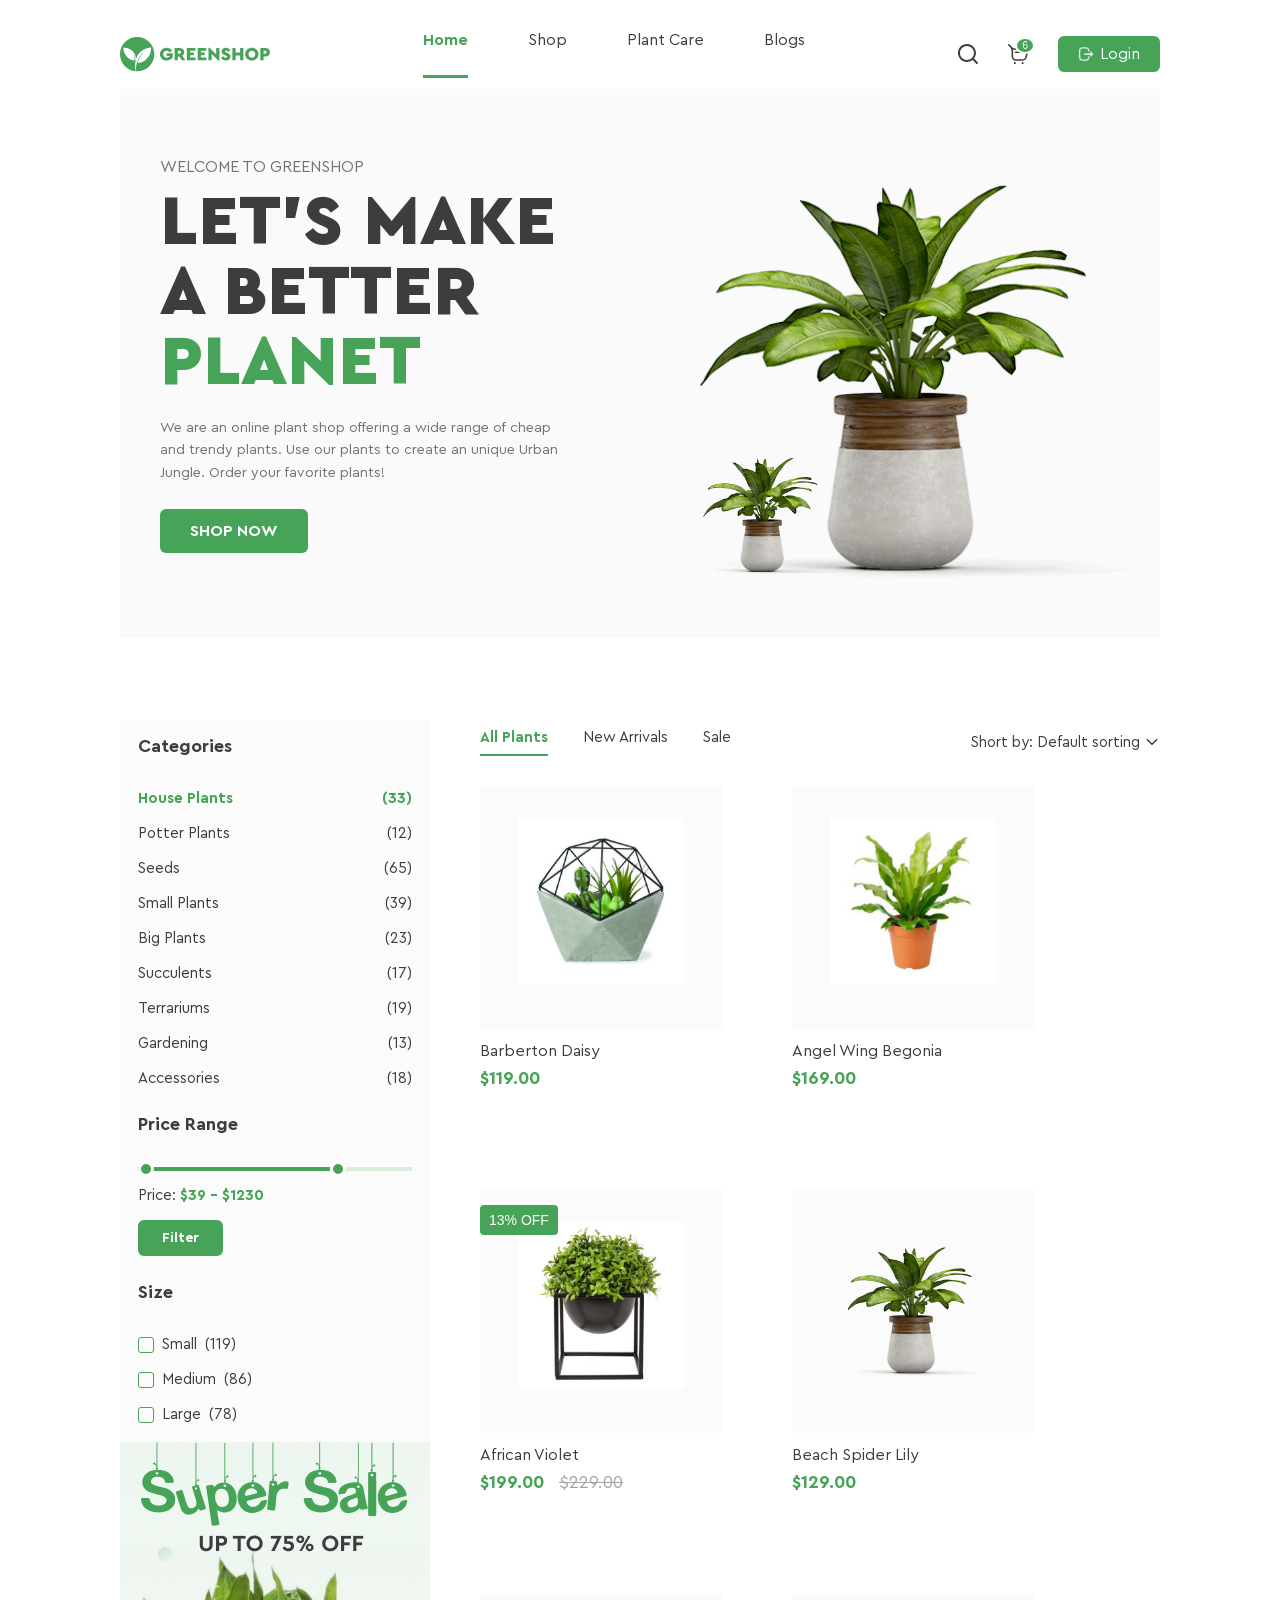
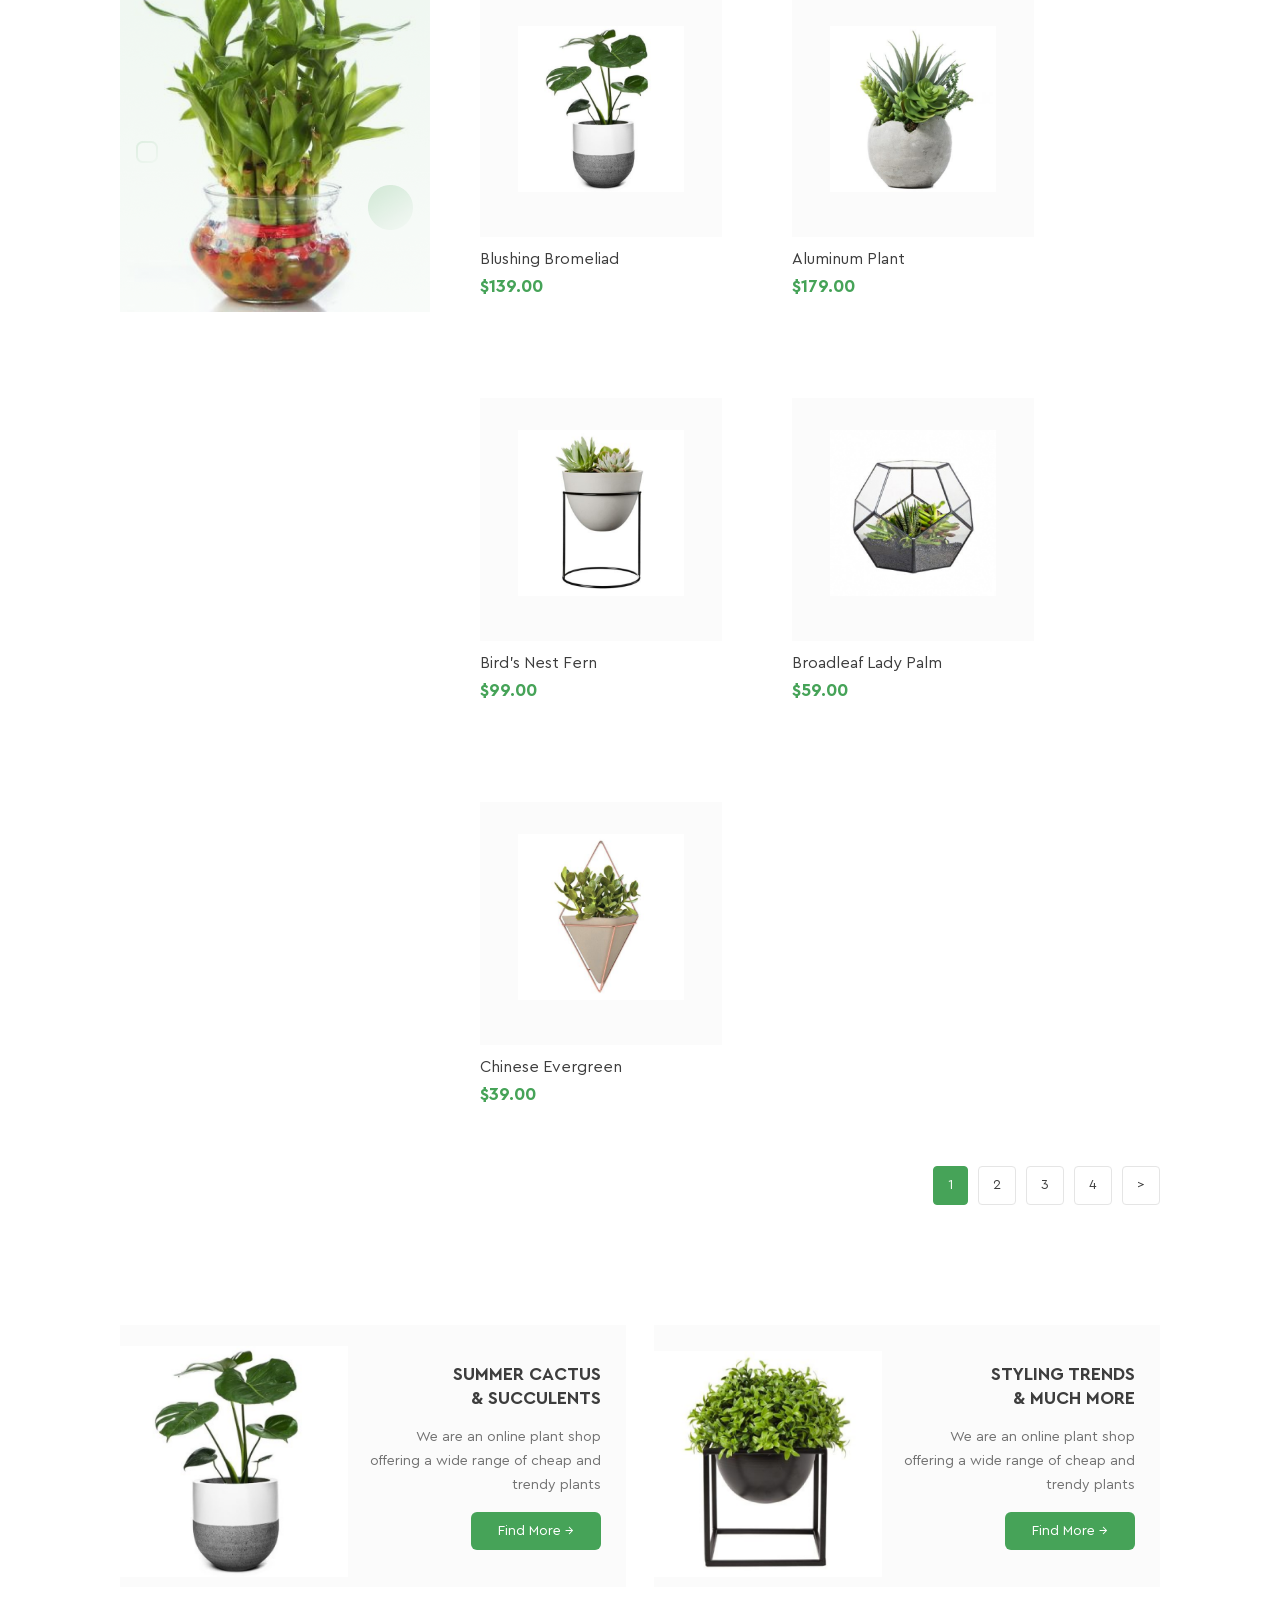
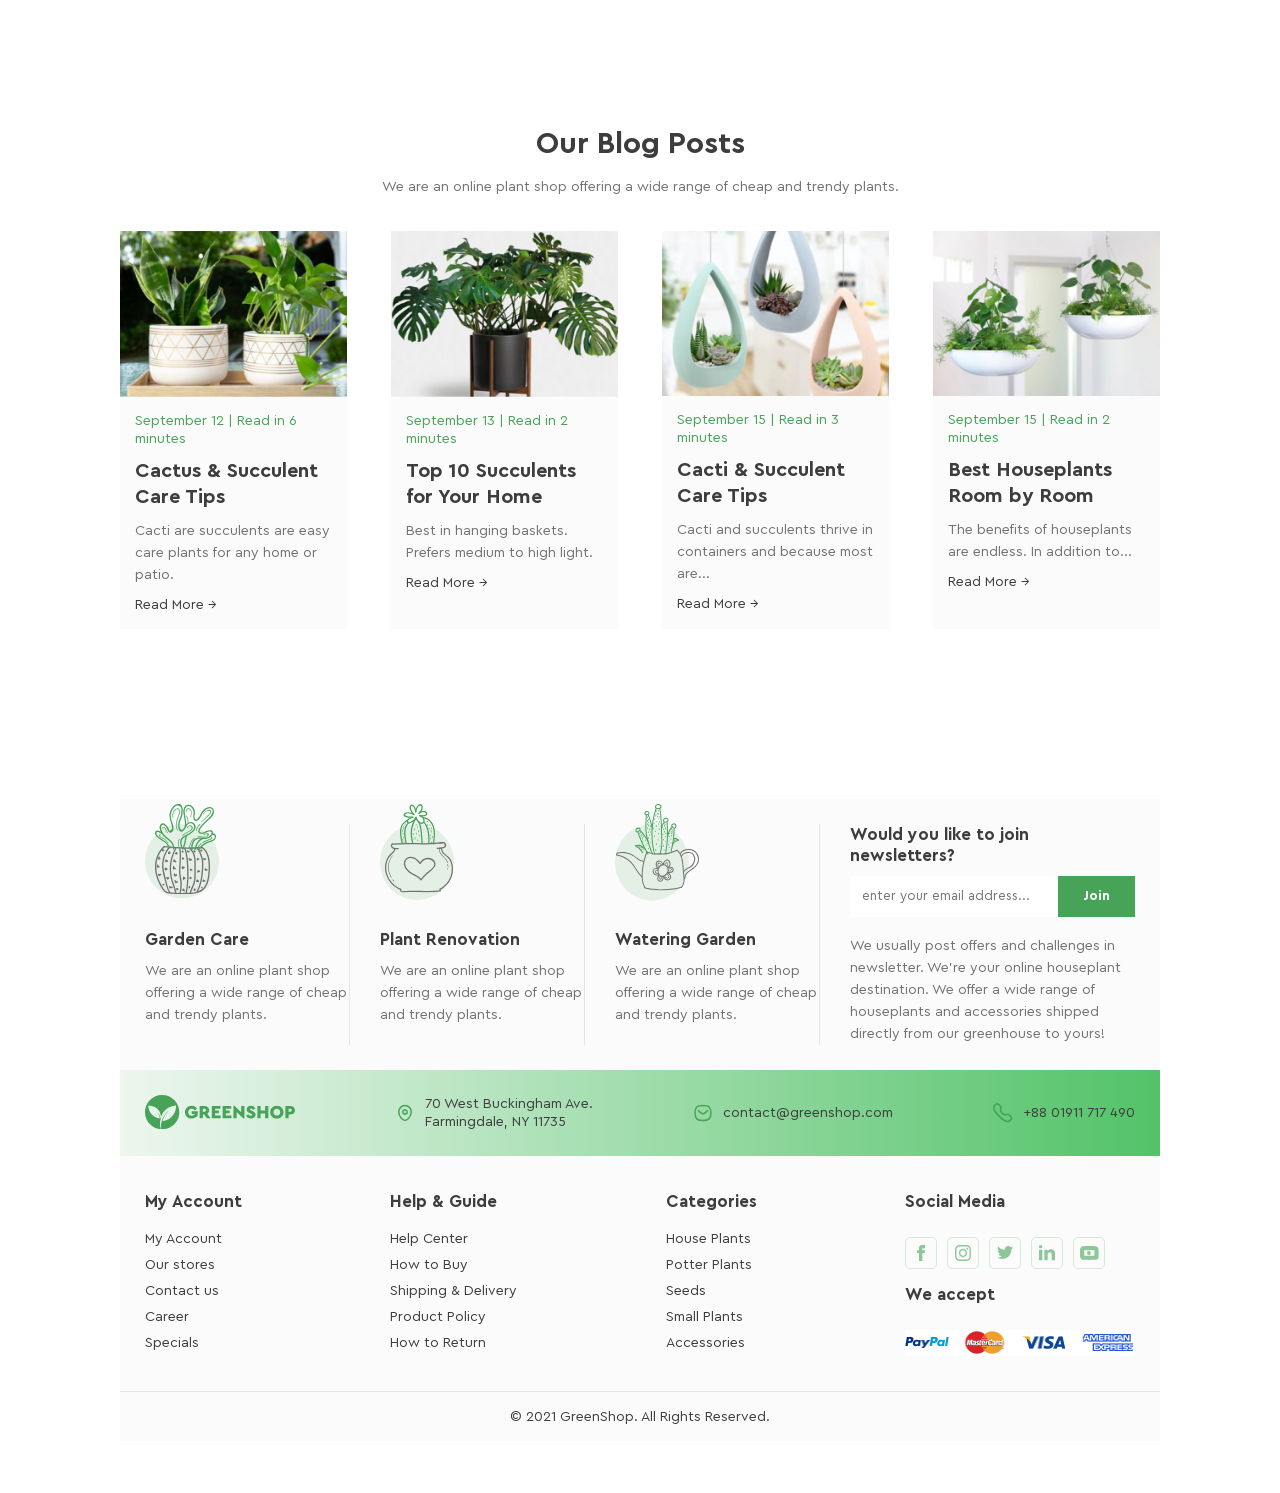
==== commit 3bde59ec: "Complete HW11" ====
--- a/index.html
+++ b/index.html
@@ -173,7 +173,7 @@
                     </button>
 
                 </div>
-                <a href="registration.html" class="login-btn">
+                <a class="login-btn" id="loginBtn" href="registration.html">
                     <img src="images/login-icon.png" class="login-icon" alt="Login">
                     Login
                 </a>
@@ -303,18 +303,30 @@
 
     <ul>
         <li>
-            <span>Small</span>
-            <span>(119)</span>
+            <label class="custom-checkbox">
+                <input type="checkbox">
+                <span class="checkbox-box"></span>
+                <span>Small</span>
+                <span>(119)</span>
+            </label>
         </li>
 
         <li>
-            <span>Medium</span>
-            <span>(86)</span>
+            <label class="custom-checkbox">
+                <input type="checkbox">
+                <span class="checkbox-box"></span>
+                <span>Medium</span>
+                <span>(86)</span>
+            </label>
         </li>
 
         <li>
-            <span>Large</span>
-            <span>(78)</span>
+            <label class="custom-checkbox">
+                <input type="checkbox">
+                <span class="checkbox-box"></span>
+                <span>Large</span>
+                <span>(78)</span>
+            </label>
         </li>
     </ul>
 
@@ -967,5 +979,33 @@
     </p>
 </section>
 </div>
+<div class="page-loader">
+    <div class="plant-loader">
+        <div class="loader-circle"></div>
+        <div class="loader-leaf"></div>
+    </div>
+
+    <h2>GreenShop</h2>
+
+    <div class="loader-dots">
+        <span></span>
+        <span></span>
+        <span></span>
+    </div>
+</div>
+<script>
+const loginBtn = document.getElementById("loginBtn");
+const loader = document.querySelector(".page-loader");
+
+loginBtn.addEventListener("click", function (e) {
+    e.preventDefault();
+
+    loader.classList.add("show");
+
+    setTimeout(function () {
+        window.location.href = "registration.html";
+    }, 1000);
+});
+</script>
 </body>
 </html>
--- a/styles/style.css
+++ b/styles/style.css
@@ -1232,4 +1232,202 @@
     background: #46A358;
     color: #fff;
     border-color: #46A358;
+}
+.svg-sprite {
+    display: none;
+}
+
+.icon {
+    display: block;
+    flex-shrink: 0;
+}
+
+.header-icon {
+    width: 20px;
+    height: 20px;
+}
+
+.product-action-icon {
+    width: 16px;
+    height: 16px;
+}
+
+.footer-contact-icon {
+    width: 20px;
+    height: 20px;
+}
+
+.social-icon {
+    width: 32px;
+    height: 32px;
+}
+
+.sort-arrow {
+    width: 16px;
+    height: 16px;
+}
+.custom-checkbox {
+    display: flex;
+    align-items: center;
+    gap: 8px;
+    cursor: pointer;
+    transition: color 0.3s ease, transform 0.3s ease;
+}
+
+.custom-checkbox input {
+    display: none;
+}
+
+.checkbox-box {
+    width: 16px;
+    height: 16px;
+    border: 1px solid #46A358;
+    border-radius: 3px;
+    position: relative;
+    flex-shrink: 0;
+}
+
+.checkbox-box::after {
+    content: "";
+    position: absolute;
+    left: 4px;
+    top: 1px;
+    padding: 3px 1px 6px 3px;
+    border-right: 2px solid #fff;
+    border-bottom: 2px solid #fff;
+    transform: rotate(45deg) scale(0);
+    transition: transform 0.2s ease;
+}
+
+.custom-checkbox input:checked + .checkbox-box {
+    background: #46A358;
+}
+
+.custom-checkbox input:checked + .checkbox-box::after {
+    transform: rotate(45deg) scale(1);
+}
+
+.custom-checkbox:hover {
+    color: #46A358;
+    transform: translateX(4px);
+}
+
+
+.loader-page {
+    width: 100%;
+    height: 100vh;
+    background: #FBFBFB;
+
+    display: flex;
+    flex-direction: column;
+    justify-content: center;
+    align-items: center;
+    gap: 25px;
+}
+
+.plant-loader {
+    position: relative;
+    width: 90px;
+    height: 90px;
+}
+
+.loader-circle {
+    width: 90px;
+    height: 90px;
+    border: 5px solid #D9EEDD;
+    border-top: 5px solid #46A358;
+    border-radius: 50%;
+    animation: spin 1s linear infinite;
+}
+
+.loader-leaf {
+    position: absolute;
+    top: 50%;
+    left: 50%;
+    width: 26px;
+    height: 40px;
+    background: #46A358;
+    border-radius: 100% 0 100% 0;
+    transform: translate(-50%, -50%) rotate(-45deg);
+    animation: leaf 1.2s ease-in-out infinite;
+}
+
+.loader-page h2 {
+    font-size: 34px;
+    font-weight: 700;
+    color: #46A358;
+    letter-spacing: 2px;
+}
+
+.loader-dots {
+    display: flex;
+    gap: 10px;
+}
+
+.loader-dots span {
+    width: 10px;
+    height: 10px;
+    background: #46A358;
+    border-radius: 50%;
+    animation: dots 1.2s infinite;
+}
+
+.loader-dots span:nth-child(2) {
+    animation-delay: .2s;
+}
+
+.loader-dots span:nth-child(3) {
+    animation-delay: .4s;
+}
+
+@keyframes spin {
+    to {
+        transform: rotate(360deg);
+    }
+}
+
+@keyframes leaf {
+    0%,100% {
+        transform: translate(-50%, -50%) rotate(-45deg) scale(1);
+    }
+
+    50% {
+        transform: translate(-50%, -50%) rotate(-45deg) scale(1.15);
+    }
+}
+
+@keyframes dots {
+    0%,80%,100% {
+        transform: scale(.5);
+        opacity: .5;
+    }
+
+    40% {
+        transform: scale(1);
+        opacity: 1;
+    }
+}
+
+.page-loader {
+    position: fixed;
+    inset: 0;
+    background: #FBFBFB;
+
+    display: flex;
+    flex-direction: column;
+    justify-content: center;
+    align-items: center;
+    gap: 25px;
+
+    z-index: 9999;
+
+    opacity: 0;
+    visibility: hidden;
+
+    transition: .3s;
+}
+
+.page-loader.show {
+    opacity: 1;
+    visibility: visible;
 }
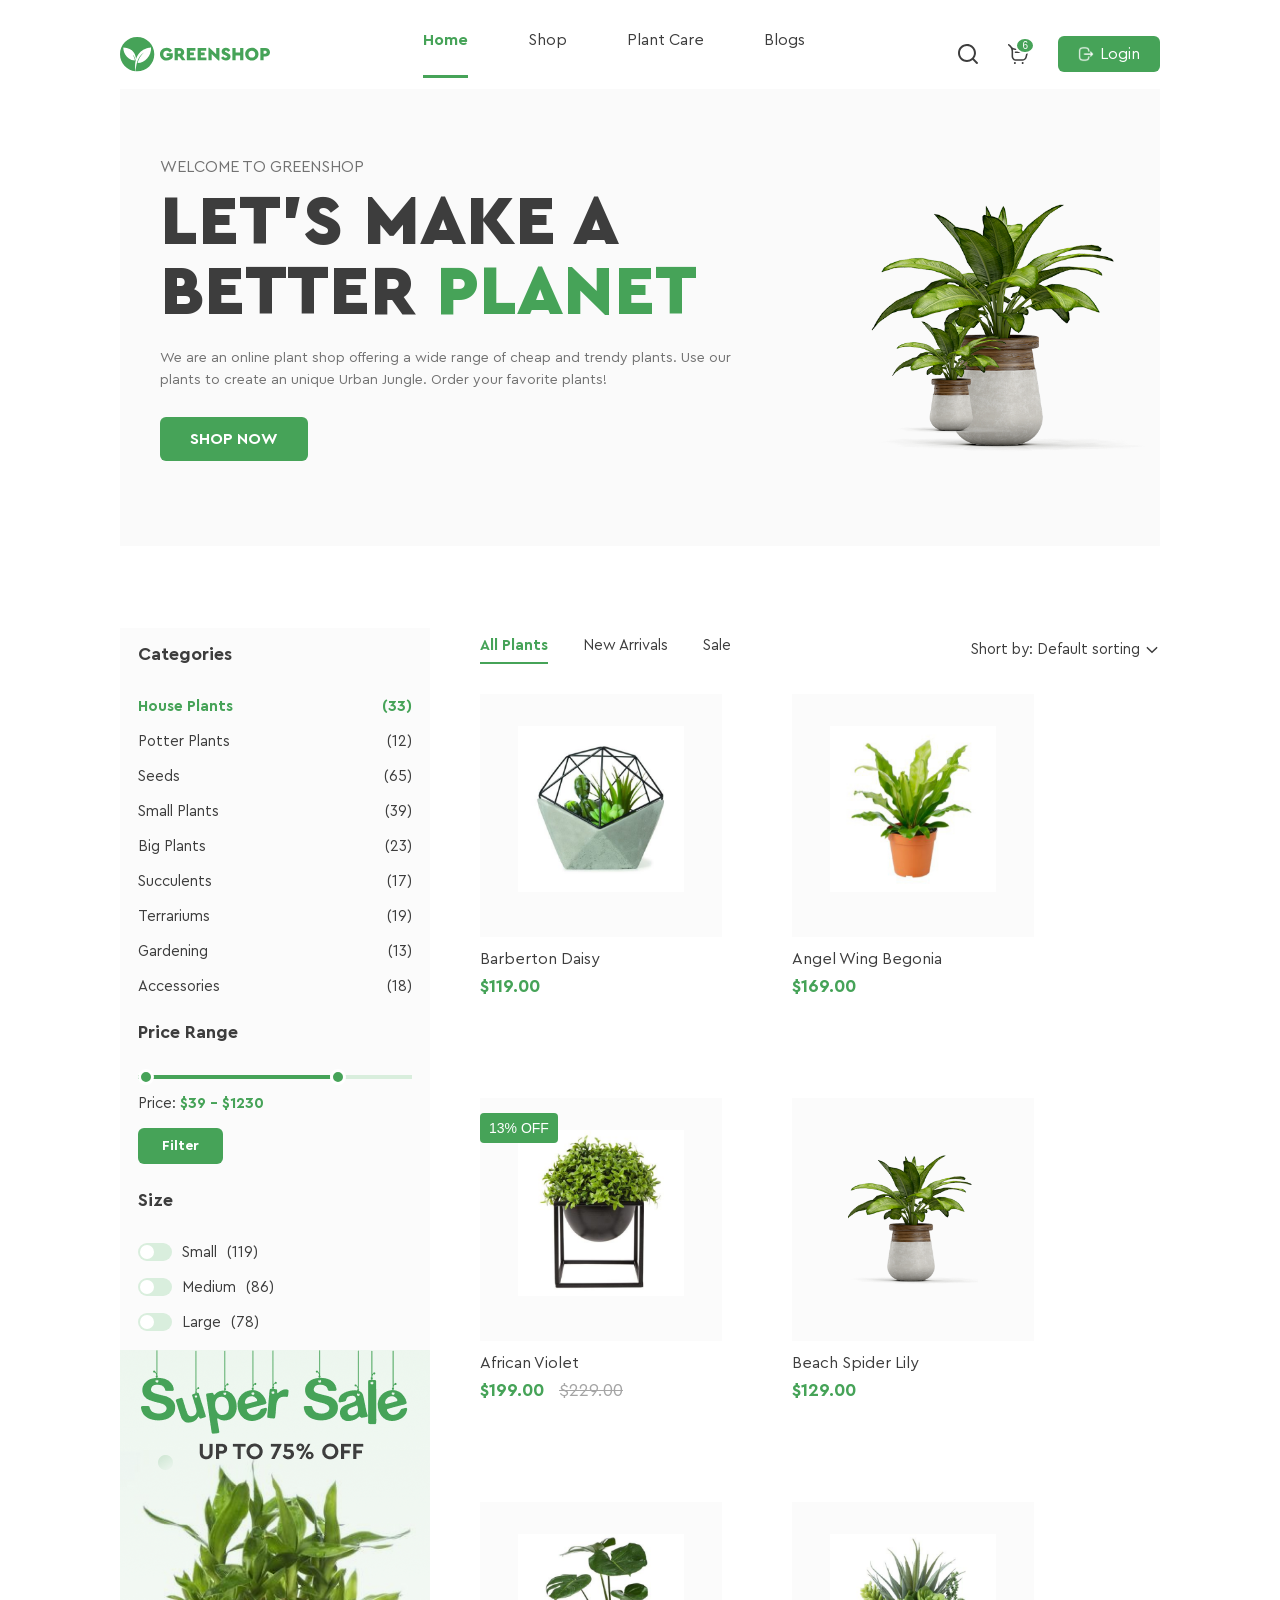
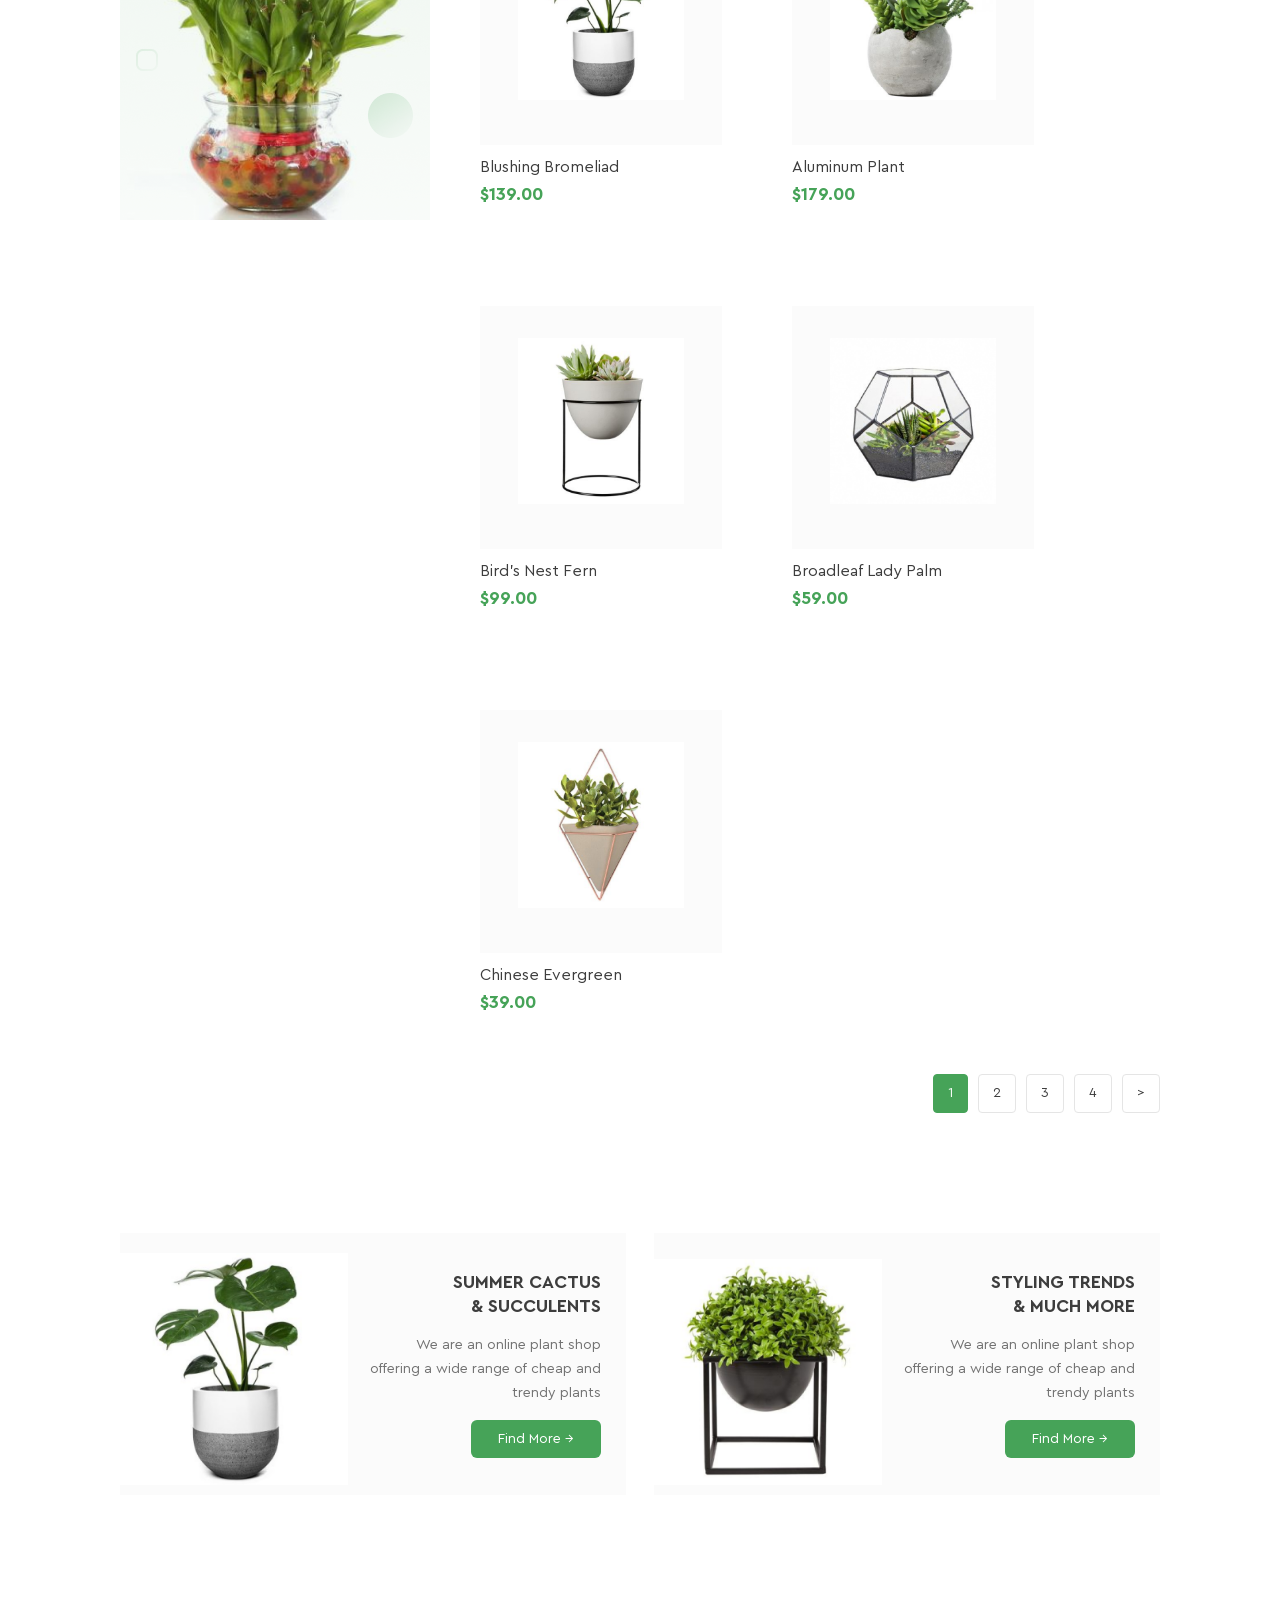
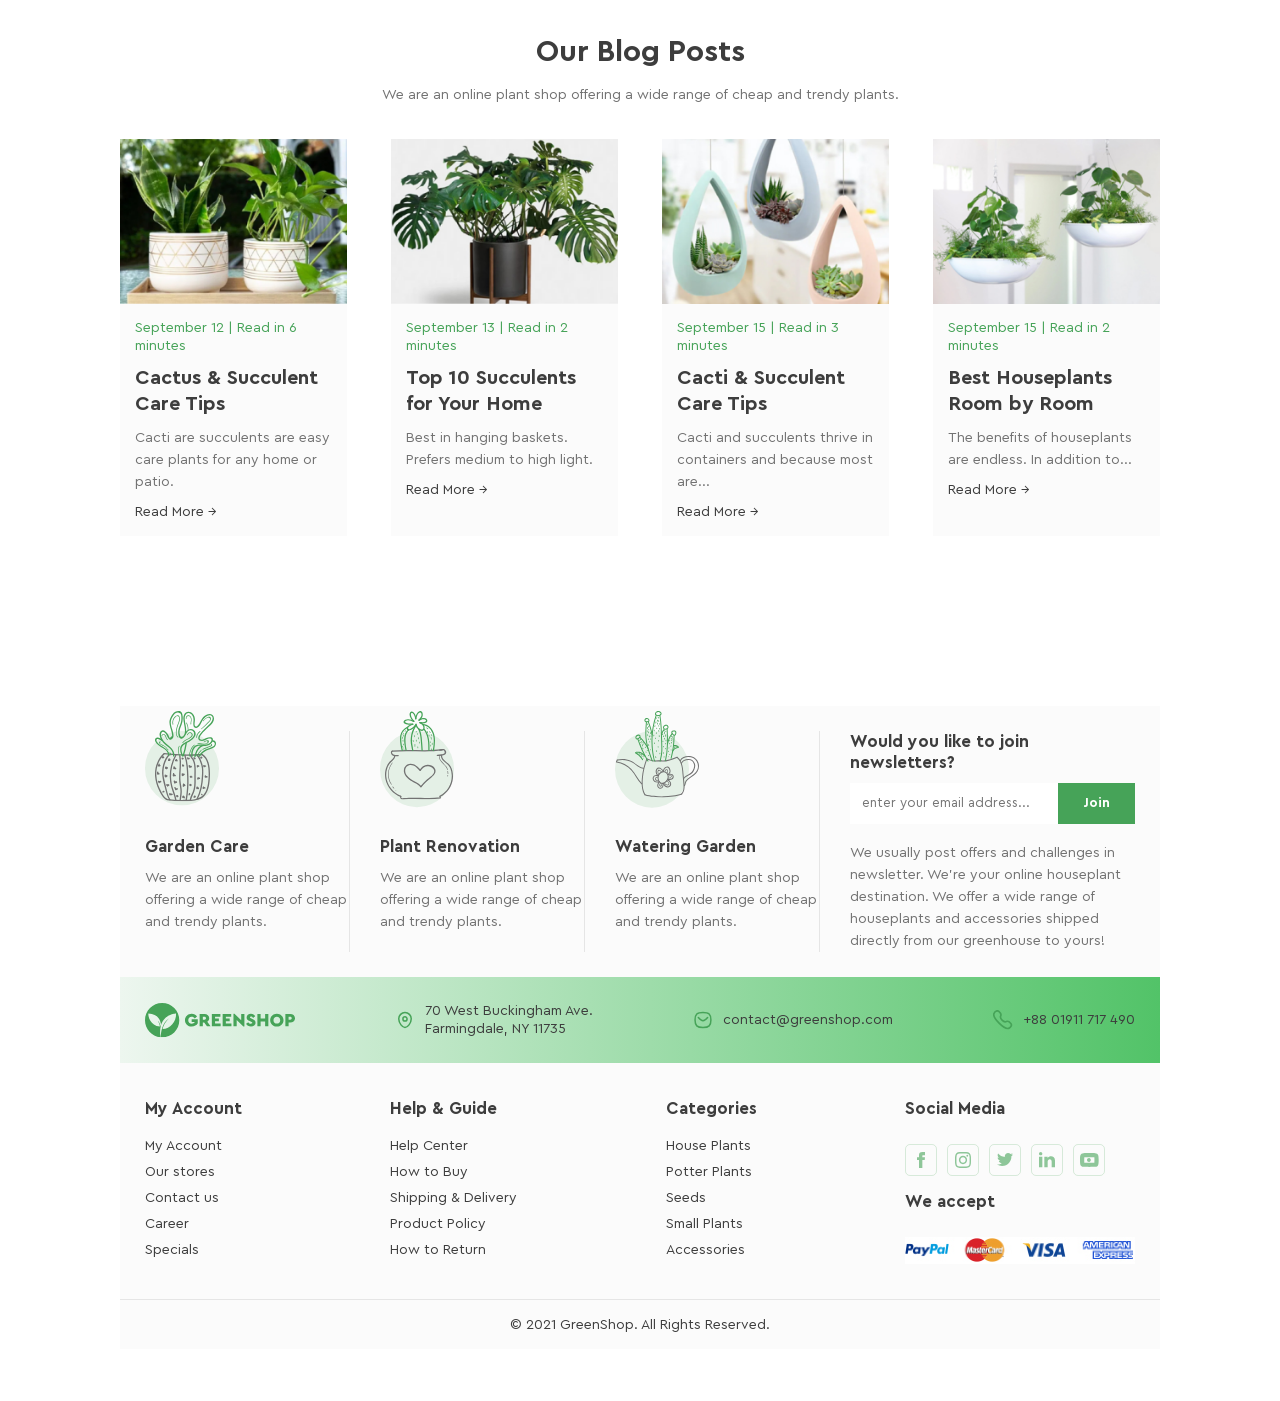
==== commit 2771c7e1: "Finish HW12" ====
--- a/index.html
+++ b/index.html
@@ -305,36 +305,38 @@
         <li>
             <label class="custom-checkbox">
                 <input type="checkbox">
-                <span class="checkbox-box"></span>
-                <span>Small</span>
-                <span>(119)</span>
+                <span class="checkbox-toggle"></span>
+                <span class="checkbox-name">Small</span>
+                <span class="checkbox-count">(119)</span>
             </label>
         </li>
 
         <li>
             <label class="custom-checkbox">
                 <input type="checkbox">
-                <span class="checkbox-box"></span>
-                <span>Medium</span>
-                <span>(86)</span>
+                <span class="checkbox-toggle"></span>
+                <span class="checkbox-name">Medium</span>
+                <span class="checkbox-count">(86)</span>
             </label>
         </li>
 
         <li>
             <label class="custom-checkbox">
                 <input type="checkbox">
-                <span class="checkbox-box"></span>
-                <span>Large</span>
-                <span>(78)</span>
+                <span class="checkbox-toggle"></span>
+                <span class="checkbox-name">Large</span>
+                <span class="checkbox-count">(78)</span>
             </label>
         </li>
     </ul>
 
-        </div>
-
-            </div>
-
-        </div>
+</div>
+
+        </div>
+
+            </div>
+
+        
 
         <div class="sale-banner">
 
--- a/styles/style.css
+++ b/styles/style.css
@@ -118,6 +118,7 @@
 }
 
 .hero-title {
+    max-width: 620px;
     font-size: 70px;
     font-weight: 900;
     line-height: 70px;
@@ -1266,50 +1267,55 @@
     width: 16px;
     height: 16px;
 }
+
 .custom-checkbox {
     display: flex;
     align-items: center;
-    gap: 8px;
+    gap: 10px;
     cursor: pointer;
-    transition: color 0.3s ease, transform 0.3s ease;
+    color: #3D3D3D;
 }
 
 .custom-checkbox input {
     display: none;
 }
 
-.checkbox-box {
-    width: 16px;
-    height: 16px;
-    border: 1px solid #46A358;
-    border-radius: 3px;
+.checkbox-toggle {
+    width: 34px;
+    height: 18px;
+    border-radius: 20px;
+    background: #D9EEDD;
     position: relative;
+    transition: 0.3s;
     flex-shrink: 0;
 }
 
-.checkbox-box::after {
+.checkbox-toggle::before {
     content: "";
     position: absolute;
-    left: 4px;
-    top: 1px;
-    padding: 3px 1px 6px 3px;
-    border-right: 2px solid #fff;
-    border-bottom: 2px solid #fff;
-    transform: rotate(45deg) scale(0);
-    transition: transform 0.2s ease;
-}
-
-.custom-checkbox input:checked + .checkbox-box {
+    width: 14px;
+    height: 14px;
+    left: 2px;
+    top: 2px;
+    border-radius: 50%;
+    background: #fff;
+    transition: 0.3s;
+}
+
+.custom-checkbox input:checked + .checkbox-toggle {
     background: #46A358;
 }
 
-.custom-checkbox input:checked + .checkbox-box::after {
-    transform: rotate(45deg) scale(1);
-}
-
-.custom-checkbox:hover {
-    color: #46A358;
-    transform: translateX(4px);
+.custom-checkbox input:checked + .checkbox-toggle::before {
+    transform: translateX(16px);
+}
+
+.checkbox-name {
+    flex: 1;
+}
+
+.checkbox-count {
+    color: inherit;
 }
 
 
@@ -1430,4 +1436,280 @@
 .page-loader.show {
     opacity: 1;
     visibility: visible;
+}
+html,
+body {
+    overflow-x: hidden;
+}
+
+img,
+svg {
+    max-width: 100%;
+}
+
+@media (max-width: 320px) {
+
+    .container {
+        padding: 0 10px;
+    }
+
+    .header {
+        padding: 15px 0;
+    }
+
+    .header-inner {
+        flex-wrap: wrap;
+        justify-content: center;
+        gap: 14px;
+    }
+
+    .logo svg,
+    .logo img {
+        max-width: 130px;
+    }
+
+    .nav {
+        order: 3;
+        width: 100%;
+        justify-content: center;
+        gap: 16px;
+        flex-wrap: wrap;
+    }
+
+    .nav-link {
+        font-size: 14px;
+        padding-bottom: 8px;
+    }
+
+    .header-actions {
+        gap: 12px;
+    }
+
+    .header-icons {
+        gap: 15px;
+    }
+
+    .header-icon {
+        width: 18px;
+        height: 18px;
+    }
+
+    .login-btn {
+        padding: 7px 14px;
+        font-size: 13px;
+    }
+
+    .hero {
+        margin-top: 15px;
+        flex-direction: row;
+        text-align: left;
+        align-items: center;
+        justify-content: space-between;
+        gap: 8px;
+        overflow: hidden;
+    }
+
+    .hero-content {
+        padding: 25px 0 25px 8px;
+        width: 52%;
+    }
+
+    .hero-subtitle {
+        font-size: 9px;
+        margin-bottom: 6px;
+    }
+
+    .hero-title {
+        font-size: 24px;
+        line-height: 26px;
+        margin-bottom: 8px;
+    }
+
+    .hero-description {
+        width: 100%;
+        font-size: 10px;
+        line-height: 15px;
+        margin-bottom: 12px;
+    }
+
+    .shop-now-btn {
+        padding: 8px 14px;
+        font-size: 11px;
+    }
+
+    .hero-image {
+        position: relative;
+        width: 48%;
+        display: block;
+    }
+
+    .p-big {
+        width: 170px;
+    }
+    .p-small {
+        width: 45px;
+        left: 0;
+        bottom: 20px;
+    }
+    .shop-section {
+        flex-direction: column;
+        gap: 25px;
+        margin-top: 25px;
+    }
+
+    .sidebar {
+        width: 100%;
+    }
+
+    .categories {
+        margin-top: 0;
+        border-radius: 6px;
+    }
+
+    .categories-inner {
+        padding: 18px;
+    }
+
+    .categories-list {
+        gap: 14px;
+    }
+
+    .price-range {
+        gap: 14px;
+    }
+
+    .sale-banner {
+        width: 100%;
+        overflow: hidden;
+        border-radius: 6px;
+    }
+
+    .sale-banner img {
+        width: 100%;
+    }
+
+    .shop-content {
+        width: 100%;
+        margin-top: 0;
+    }
+
+    .sort-by {
+        flex-direction: column;
+        gap: 18px;
+        align-items: flex-start;
+    }
+
+    .shop-tabs {
+        gap: 18px;
+        flex-wrap: wrap;
+    }
+
+    .sorting {
+        font-size: 14px;
+    }
+
+    .products {
+        display: flex;
+        flex-wrap: wrap;
+        flex-direction: row;
+        gap: 25px 12px;
+    }
+
+    .product-card {
+        width: calc(50% - 6px);
+    }
+
+    .product-image {
+        display: flex;
+        justify-content: center;
+    }
+    .product-image > img {
+        width: 100%;
+        max-width: 130px;
+        padding: 18px 4px 35px;
+    }
+    .product-card h3 {
+        font-size: 12px;
+        line-height: 16px;
+    }
+
+    .product-card p {
+        font-size: 13px;
+    }
+
+    .pagination {
+        justify-content: center;
+        margin-top: 40px;
+    }
+
+    .product-actions {
+        gap: 5px;
+    }
+        .product-actions button {
+        padding: 5px;
+    }
+
+    .product-action-icon {
+        width: 13px;
+        height: 13px;
+    }
+    .shop-section {
+        display: block;
+    }
+
+    .sidebar {
+        display: flex;
+        gap: 10px;
+        width: 100%;
+    }
+
+    .categories {
+        width: 55%;
+    }
+
+    .sale-banner {
+        width: 45%;
+        margin-top: 0;
+    }
+
+    .sale-banner img {
+        width: 100%;
+        height: 100%;
+        object-fit: cover;
+    }
+
+    .categories-inner {
+        padding: 12px;
+    }
+
+    .categories-list {
+        gap: 9px;
+    }
+
+    .categories h3,
+    .price-range h3,
+    .size-filter h3 {
+        font-size: 14px;
+    }
+
+    .categories-list a,
+    .price-range p,
+    .size-filter li {
+        font-size: 11px;
+    }
+
+    .price-range,
+    .size-filter {
+        gap: 10px;
+    }
+
+    .filter-btn {
+        padding: 7px 14px;
+        font-size: 11px;
+    }
+
+    .shop-content {
+        width: 100%;
+        margin-top: 25px;
+    }
 }
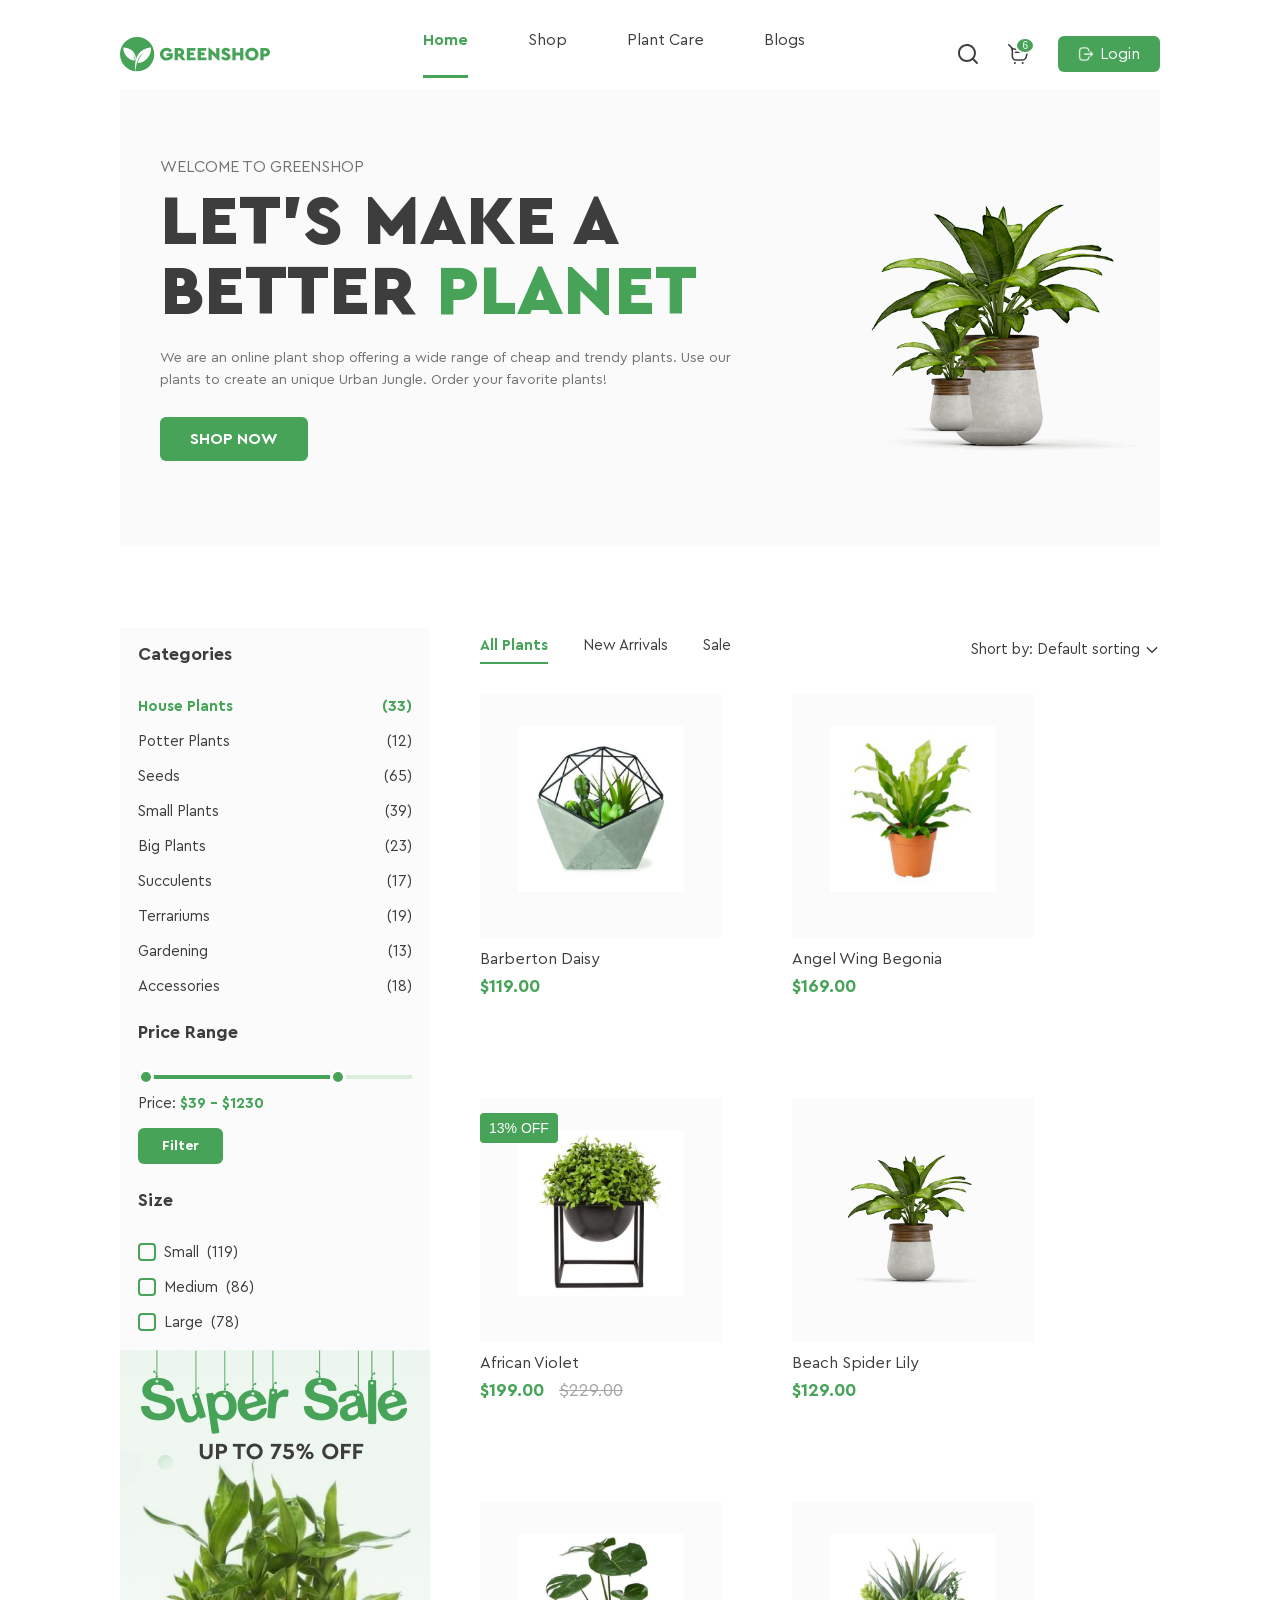
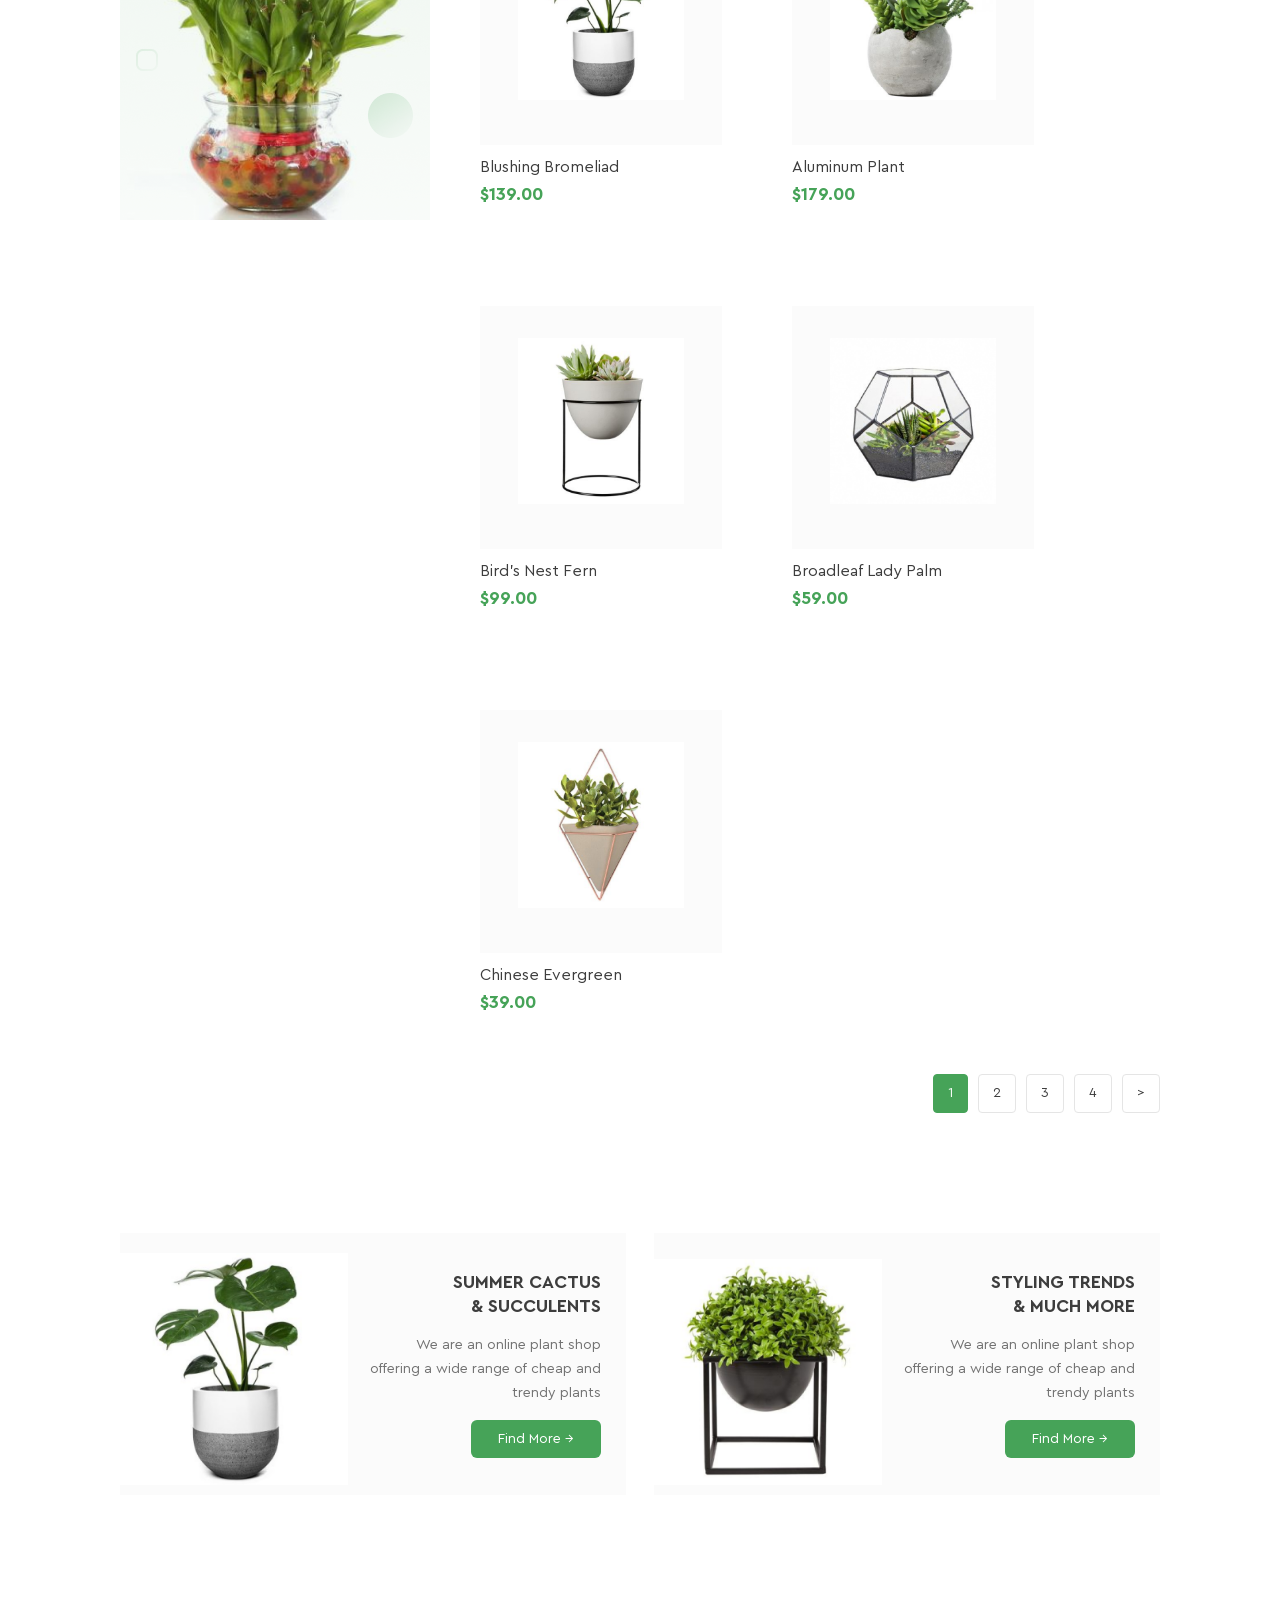
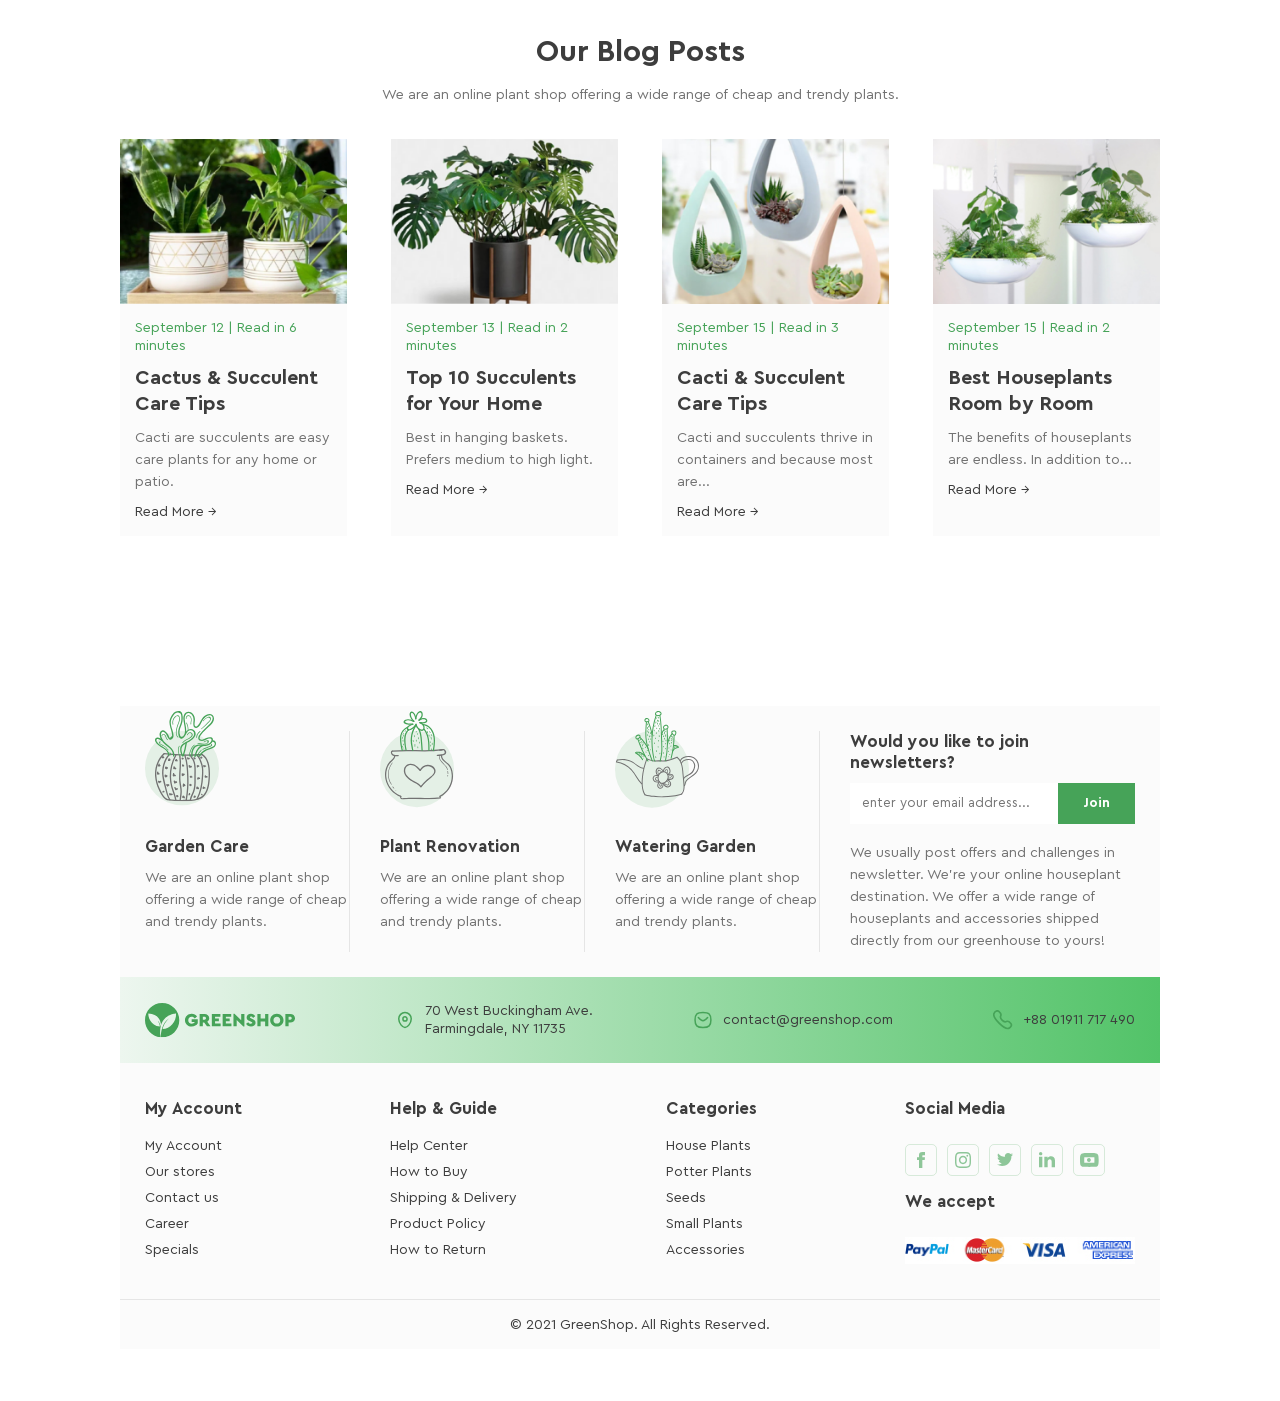
==== commit e6455e47: "Finish HW12" ====
--- a/index.html
+++ b/index.html
@@ -302,10 +302,11 @@
     <h3>Size</h3>
 
     <ul>
+
         <li>
             <label class="custom-checkbox">
-                <input type="checkbox">
-                <span class="checkbox-toggle"></span>
+                <input type="checkbox" name="size-small">
+                <div class="custom-check-icon"></div>
                 <span class="checkbox-name">Small</span>
                 <span class="checkbox-count">(119)</span>
             </label>
@@ -313,8 +314,8 @@
 
         <li>
             <label class="custom-checkbox">
-                <input type="checkbox">
-                <span class="checkbox-toggle"></span>
+                <input type="checkbox" name="size-medium">
+                <div class="custom-check-icon"></div>
                 <span class="checkbox-name">Medium</span>
                 <span class="checkbox-count">(86)</span>
             </label>
@@ -322,12 +323,13 @@
 
         <li>
             <label class="custom-checkbox">
-                <input type="checkbox">
-                <span class="checkbox-toggle"></span>
+                <input type="checkbox" name="size-large">
+                <div class="custom-check-icon"></div>
                 <span class="checkbox-name">Large</span>
                 <span class="checkbox-count">(78)</span>
             </label>
         </li>
+
     </ul>
 
 </div>
--- a/styles/style.css
+++ b/styles/style.css
@@ -1271,7 +1271,7 @@
 .custom-checkbox {
     display: flex;
     align-items: center;
-    gap: 10px;
+    gap: 8px;
     cursor: pointer;
     color: #3D3D3D;
 }
@@ -1280,43 +1280,41 @@
     display: none;
 }
 
-.checkbox-toggle {
-    width: 34px;
+.custom-check-icon {
+    position: relative;
+    width: 18px;
     height: 18px;
-    border-radius: 20px;
-    background: #D9EEDD;
-    position: relative;
-    transition: 0.3s;
+    border: 2px solid #46A358;
+    border-radius: 4px;
+    transition: 0.25s;
     flex-shrink: 0;
 }
 
-.checkbox-toggle::before {
-    content: "";
+.custom-check-icon::before {
+    content: "✓";
     position: absolute;
-    width: 14px;
-    height: 14px;
-    left: 2px;
-    top: 2px;
-    border-radius: 50%;
-    background: #fff;
-    transition: 0.3s;
-}
-
-.custom-checkbox input:checked + .checkbox-toggle {
+    top: 50%;
+    left: 50%;
+    transform: translate(-50%, -55%);
+    color: #fff;
+    font-size: 13px;
+    font-weight: bold;
+    opacity: 0;
+    transition: opacity 0.25s;
+}
+
+.custom-checkbox input:checked ~ .custom-check-icon {
     background: #46A358;
 }
 
-.custom-checkbox input:checked + .checkbox-toggle::before {
-    transform: translateX(16px);
+.custom-checkbox input:checked ~ .custom-check-icon::before {
+    opacity: 1;
 }
 
 .checkbox-name {
     flex: 1;
 }
 
-.checkbox-count {
-    color: inherit;
-}
 
 
 .loader-page {
